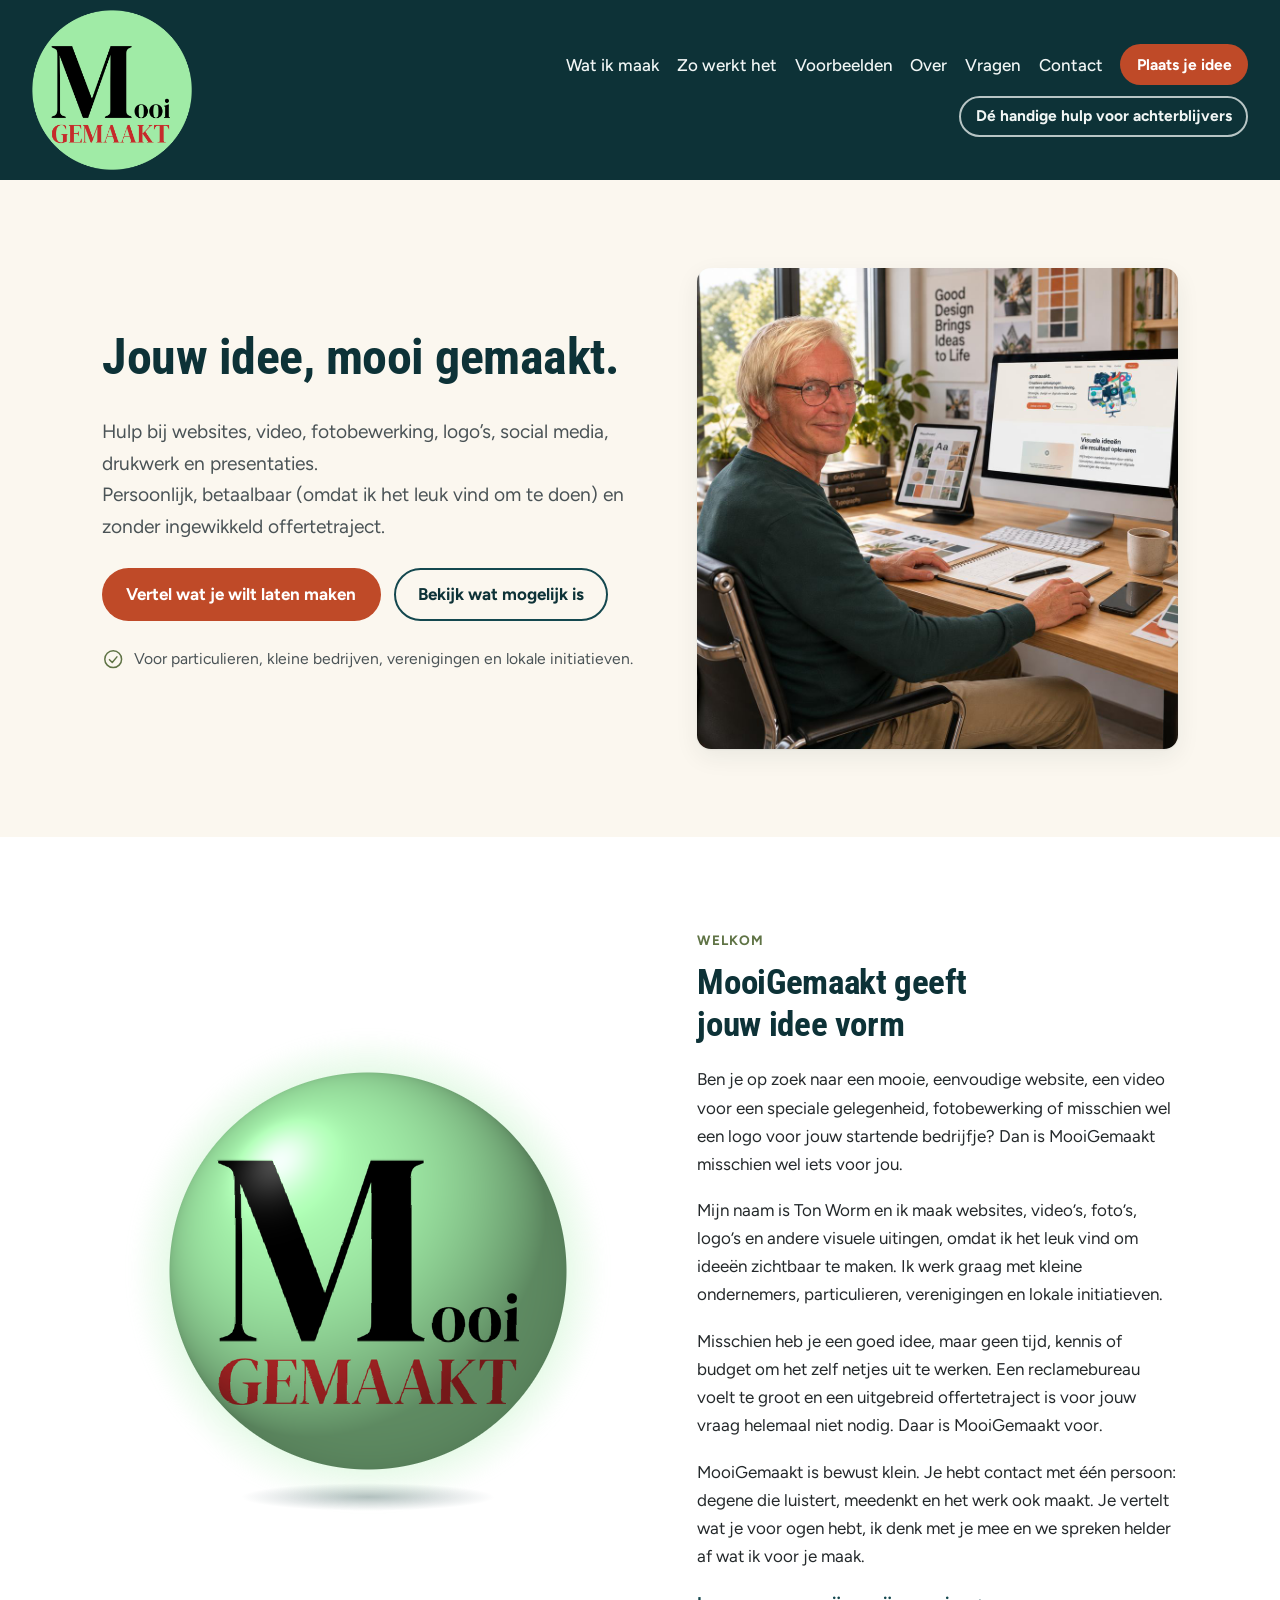
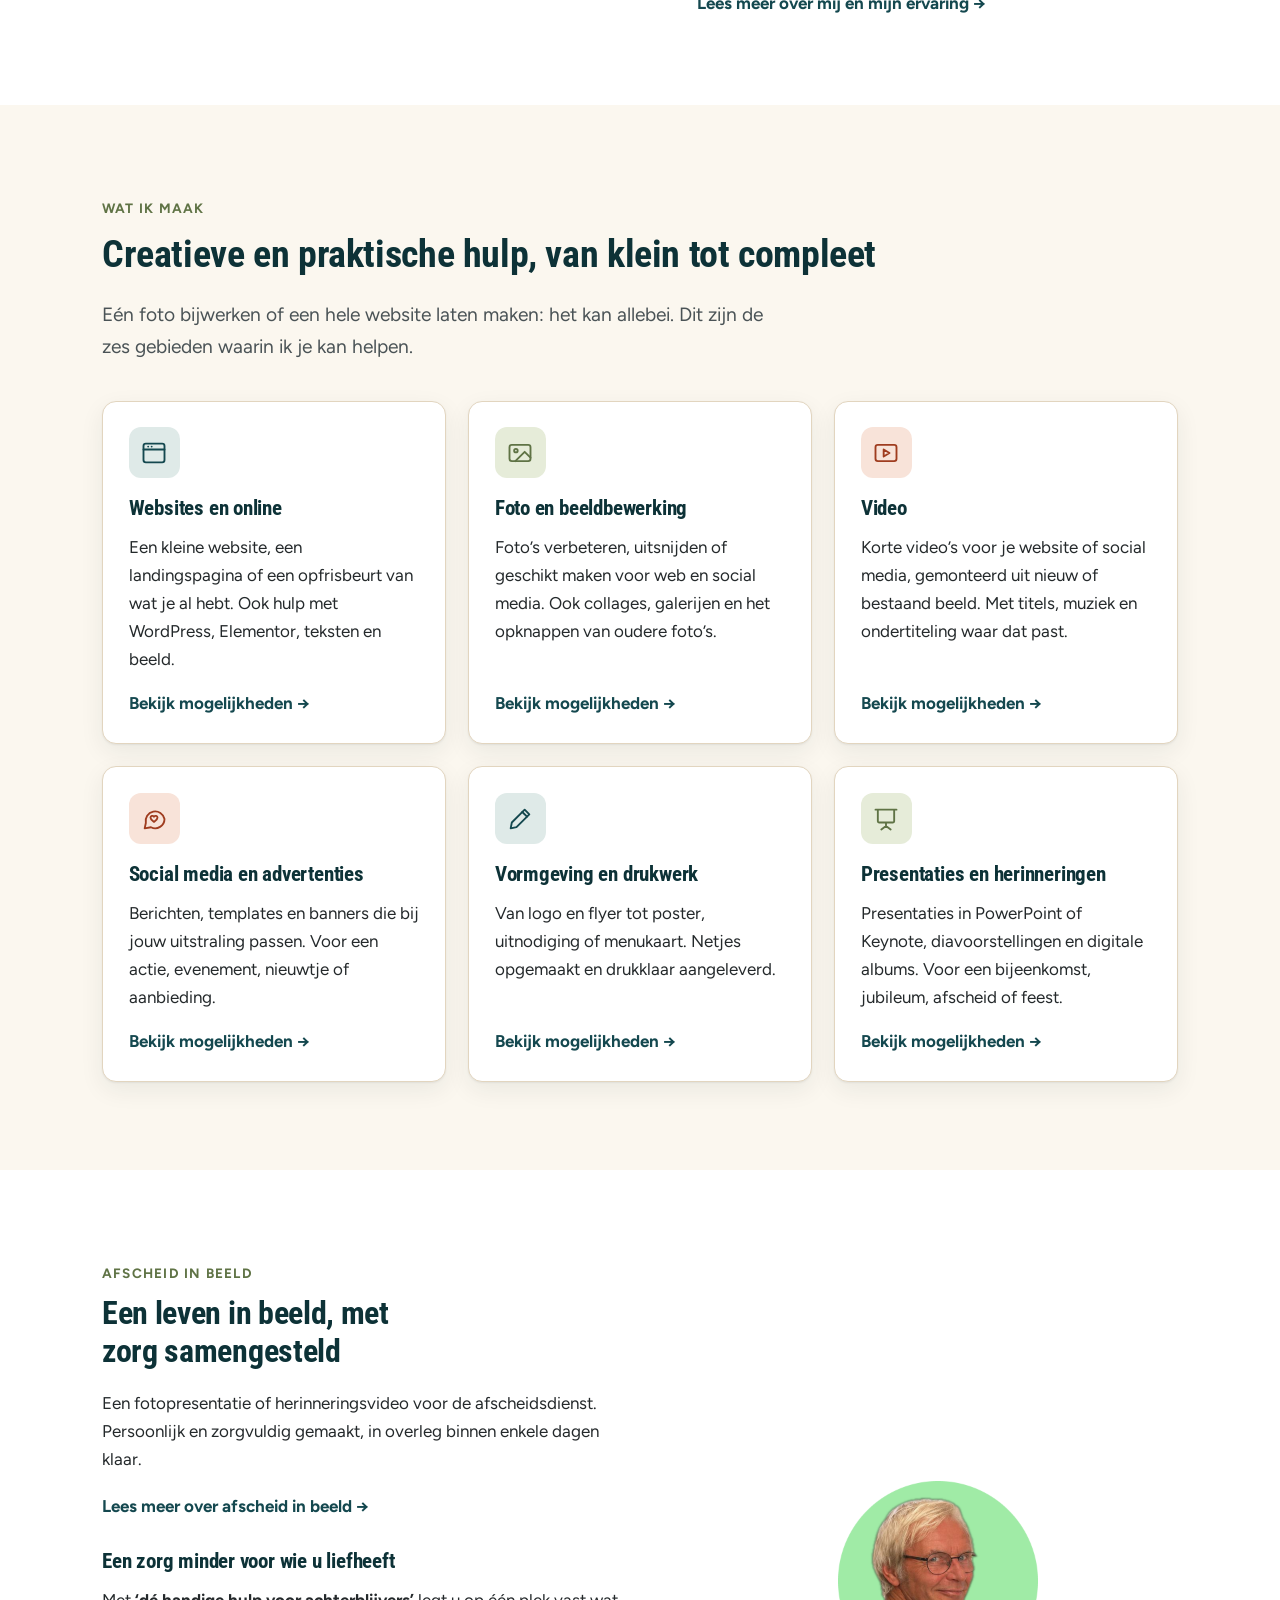
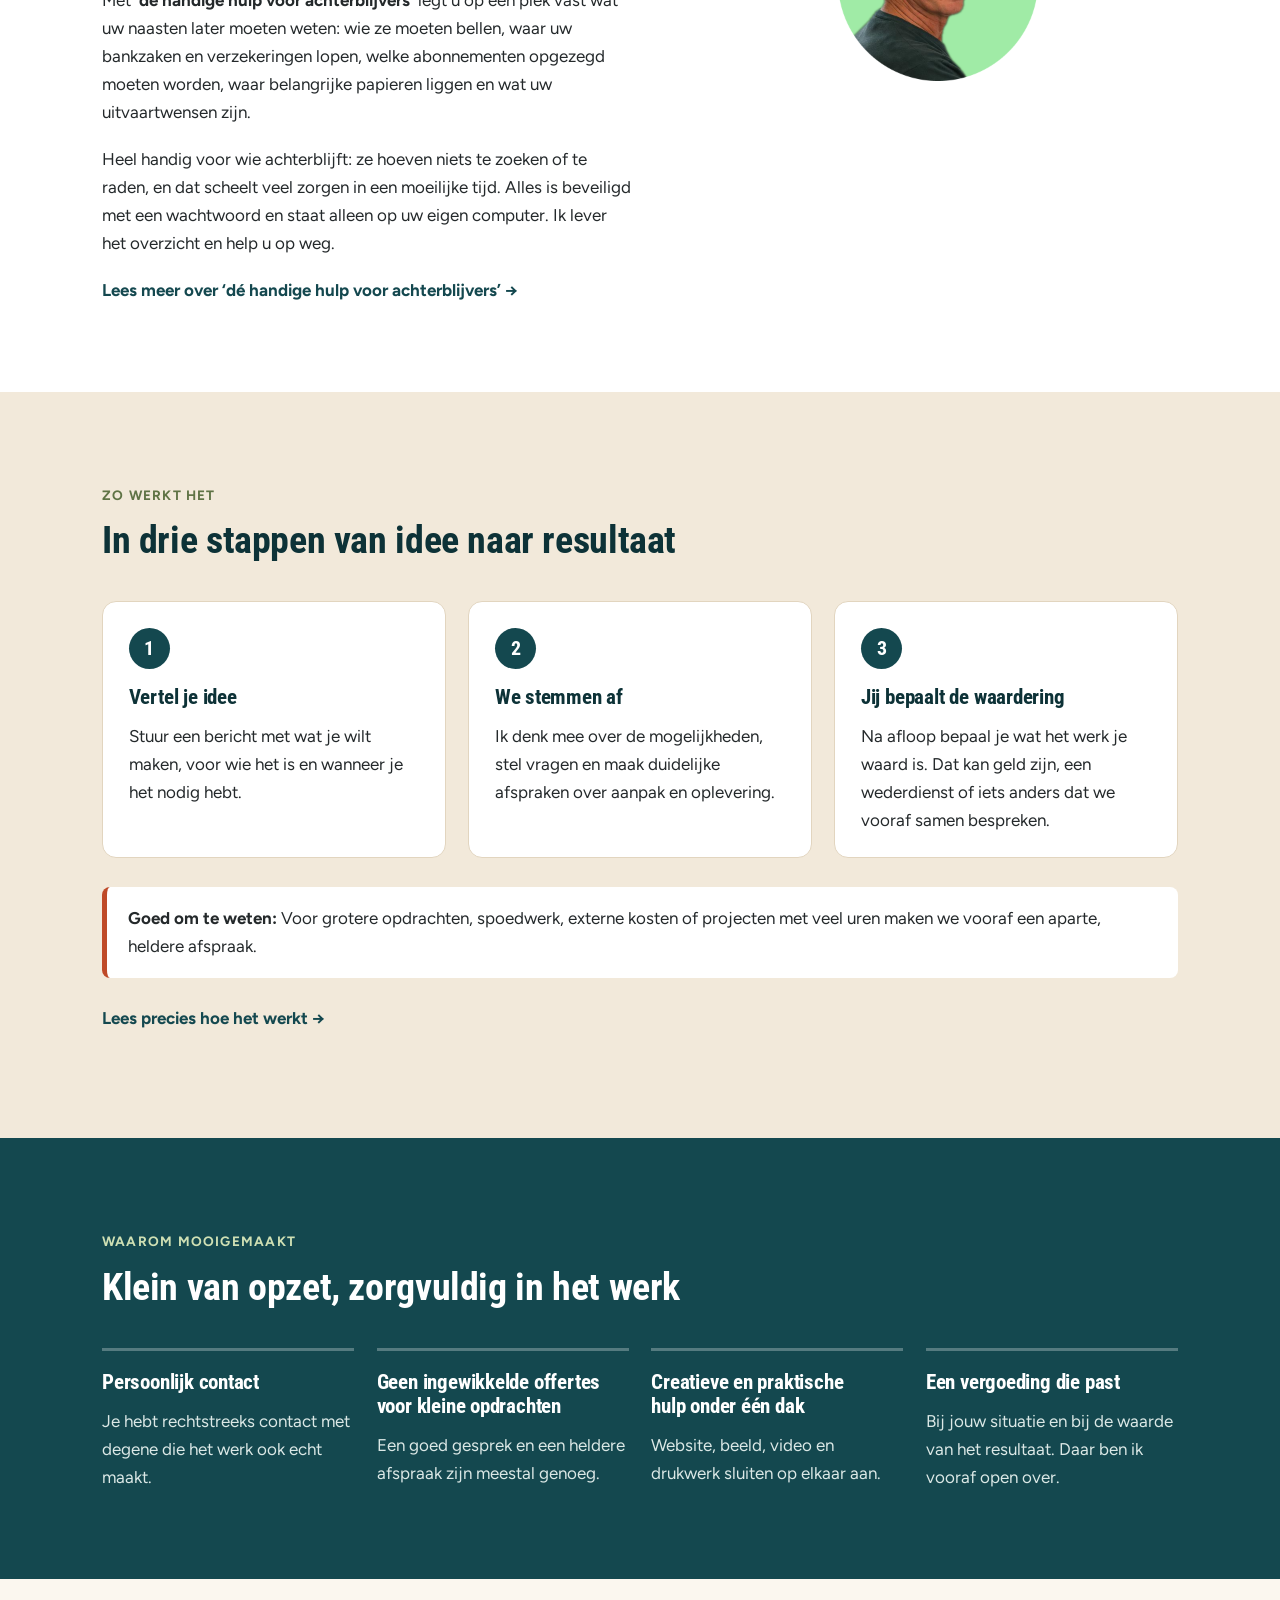
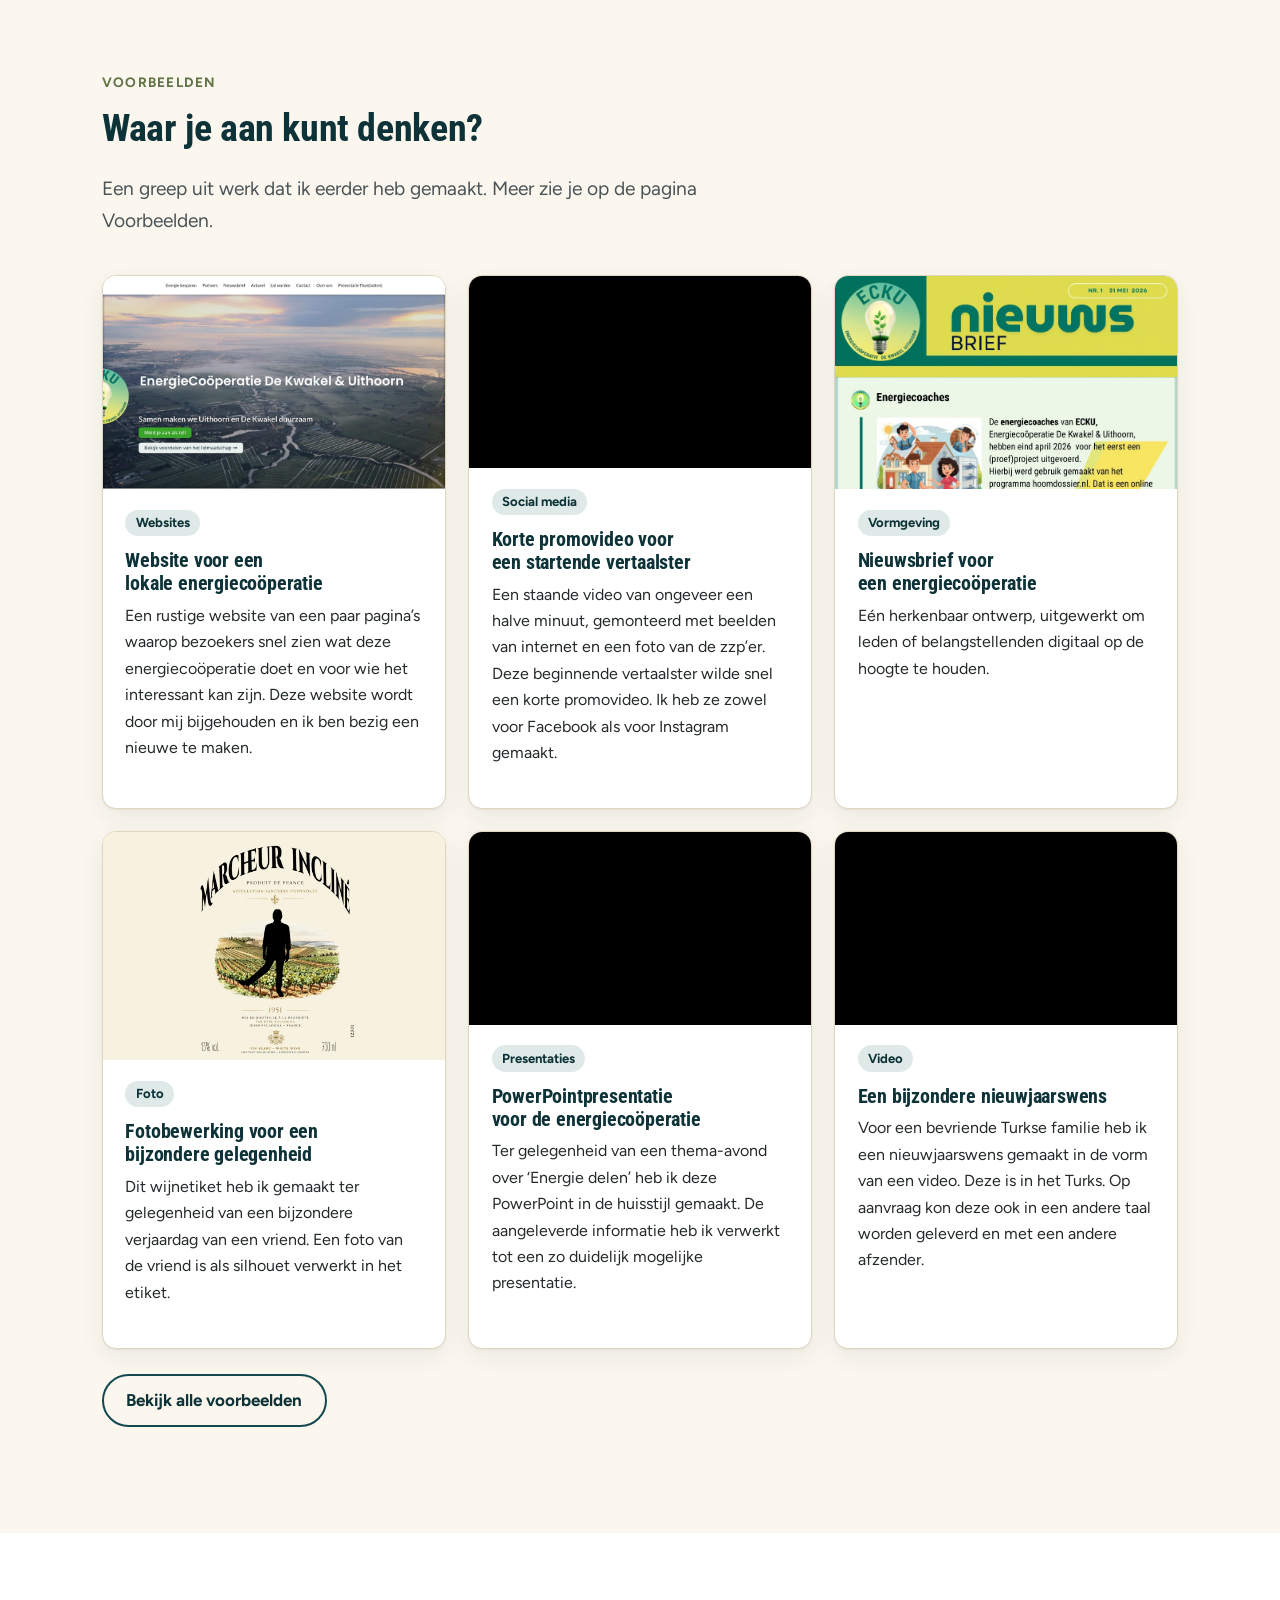
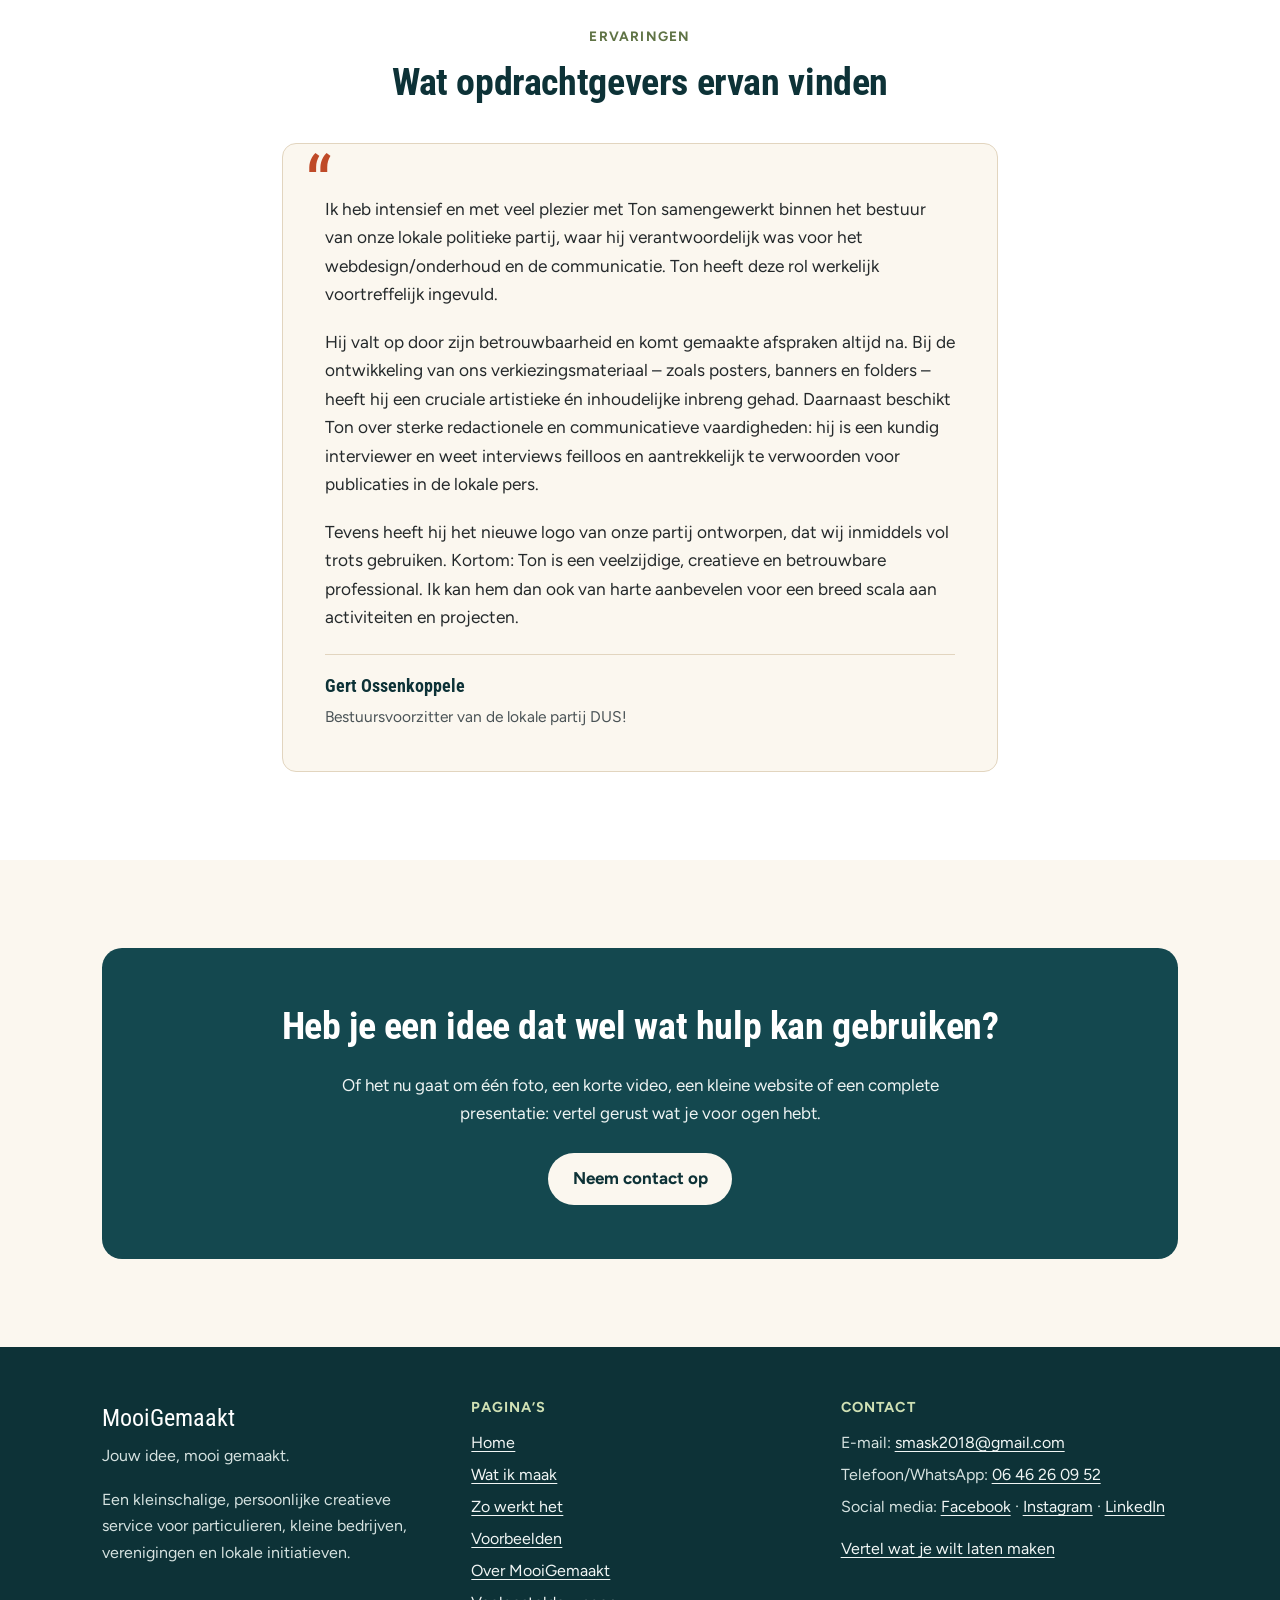
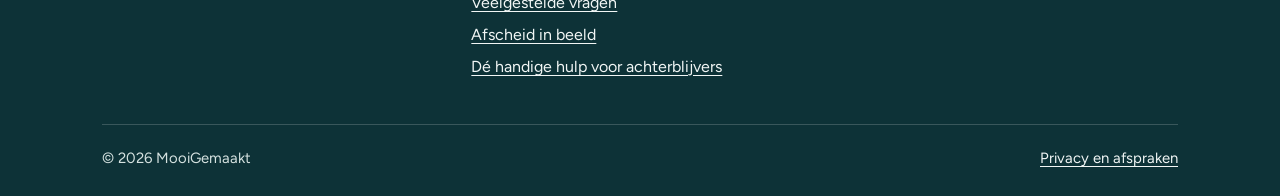
==== index.html @ c0c8b0d1 "MooiGemaakt: bladerboek met de handleiding op de pagina Dé handige hulp voor achterblijvers Co-Autho" ====
<!DOCTYPE html>
<html lang="nl">
<head>
  <meta charset="utf-8">
  <meta name="viewport" content="width=device-width, initial-scale=1">
  <title>MooiGemaakt – Jouw idee, mooi gemaakt</title>
  <meta name="description" content="Persoonlijke hulp bij websites, video, fotobewerking, logo’s, social media, drukwerk en presentaties. Betaalbaar en zonder ingewikkeld offertetraject.">
  <link rel="canonical" href="https://mooigemaakt.net/">
  <meta property="og:type" content="website">
  <meta property="og:locale" content="nl_NL">
  <meta property="og:site_name" content="MooiGemaakt">
  <meta property="og:title" content="MooiGemaakt – Jouw idee, mooi gemaakt">
  <meta property="og:description" content="Persoonlijke hulp bij websites, video, fotobewerking, logo’s, social media, drukwerk en presentaties. Betaalbaar en zonder ingewikkeld offertetraject.">
  <meta property="og:url" content="https://mooigemaakt.net/">
  <!-- PLACEHOLDER: eigen deelafbeelding van 1200 x 630 pixels -->
  <meta property="og:image" content="https://mooigemaakt.net/images/og-afbeelding.jpg">
  <meta name="theme-color" content="#14484f">
  <!-- PLACEHOLDER: eigen favicon -->
  <link rel="icon" href="images/favicon.svg" type="image/svg+xml">
  <link rel="preconnect" href="https://fonts.googleapis.com">
  <link rel="preconnect" href="https://fonts.gstatic.com" crossorigin>
  <link href="https://fonts.googleapis.com/css2?family=Figtree:wght@400;500;600;700&family=Roboto+Condensed:wght@700&display=swap" rel="stylesheet">
  <link rel="stylesheet" href="css/style.css?v=20261122">
  <!-- PLACEHOLDER: vul de gegevens in zodra ze bekend zijn -->
  <script type="application/ld+json">
{
  "@context": "https://schema.org",
  "@type": "ProfessionalService",
  "name": "MooiGemaakt",
  "slogan": "Jouw idee, mooi gemaakt.",
  "description": "Kleinschalige, persoonlijke creatieve service voor websites, video, foto, vormgeving, social media en presentaties.",
  "url": "https://mooigemaakt.net/",
  "email": "smask2018@gmail.com",
  "telephone": "+31646260952",
  "image": "https://mooigemaakt.net/images/og-afbeelding.jpg",
  "sameAs": [
    "https://www.facebook.com/profile.php?id=61595746101345",
    "https://www.instagram.com/mooigemaaktnet/",
    "https://www.linkedin.com/in/ton-worm-8822451a/"
  ]
}
  </script>
</head>
<body>
  <a class="skip-link" href="#inhoud">Direct naar de inhoud</a>

  <header class="site-header">
    <div class="container header-inner">
      <a class="logo" href="index.html" aria-label="MooiGemaakt, naar de homepage" aria-current="page">
        <img class="logo-img" src="images/logo-cirkel.png" alt="MooiGemaakt" width="600" height="600">
      </a>
      <button class="nav-toggle" type="button" aria-expanded="false" aria-controls="hoofdmenu">
        <span class="nav-toggle-bars" aria-hidden="true"></span>Menu
      </button>
      <nav id="hoofdmenu" class="main-nav" aria-label="Hoofdmenu">
        <ul>
          <li><a href="diensten.html">Wat ik maak</a></li>
          <li><a href="zo-werkt-het.html">Zo werkt het</a></li>
          <li><a href="portfolio.html">Voorbeelden</a></li>
          <li><a href="over.html">Over</a></li>
          <li><a href="faq.html">Vragen</a></li>
          <li><a href="contact.html">Contact</a></li>
        </ul>
        <a class="btn btn-small header-hulp" href="nabestaanden.html">Dé handige hulp voor achterblijvers</a>
        <a class="btn btn-primary btn-small" href="contact.html">Plaats je idee</a>
      </nav>
    </div>
  </header>

  <main id="inhoud">
    <section class="hero">
      <div class="container split">
        <div>
          <h1>Jouw idee, mooi gemaakt.</h1>
          <p class="lead">Hulp bij websites, video, fotobewerking, logo’s, social media, drukwerk en presentaties.<br>Persoonlijk, betaalbaar (omdat ik het leuk vind om te doen) en zonder ingewikkeld offertetraject.</p>
          <div class="btn-row">
            <a class="btn btn-primary" href="contact.html">Vertel wat je wilt laten maken</a>
            <a class="btn btn-secondary" href="diensten.html">Bekijk wat mogelijk is</a>
          </div>
          <p class="hero-trust"><svg class="icon" viewBox="0 0 24 24" width="28" height="28" fill="none" stroke="currentColor" stroke-width="1.6" stroke-linecap="round" stroke-linejoin="round" aria-hidden="true" focusable="false"><circle cx="12" cy="12" r="9"/><path d="m8 12.5 3 3 5-6"/></svg><span>Voor particulieren, kleine bedrijven, verenigingen en lokale initiatieven.</span></p>
        </div>
        <div class="hero-art">
          <img class="photo" src="images/Ton%20achter%20bureau.png" alt="Ton Worm, de maker achter MooiGemaakt, aan zijn bureau" width="1024" height="1024">
        </div>
      </div>
    </section>

    <section class="section section--white" aria-labelledby="intro-titel">
      <div class="container split split--reverse">
        <div class="reveal">
          <span class="eyebrow">Welkom</span>
          <h2 id="intro-titel">MooiGemaakt geeft jouw idee vorm</h2>
          <p>Ben je op zoek naar een mooie, eenvoudige website, een video voor een speciale gelegenheid, fotobewerking of misschien wel een logo voor jouw startende bedrijfje? Dan is MooiGemaakt misschien wel iets voor jou.</p>
          <p>Mijn naam is Ton Worm en ik maak websites, video’s, foto’s, logo’s en andere visuele uitingen, omdat ik het leuk vind om ideeën zichtbaar te maken. Ik werk graag met kleine ondernemers, particulieren, verenigingen en lokale initiatieven.</p>
          <p>Misschien heb je een goed idee, maar geen tijd, kennis of budget om het zelf netjes uit te werken. Een reclamebureau voelt te groot en een uitgebreid offertetraject is voor jouw vraag helemaal niet nodig. Daar is MooiGemaakt voor.</p>
          <p>MooiGemaakt is bewust klein. Je hebt contact met één persoon: degene die luistert, meedenkt en het werk ook maakt. Je vertelt wat je voor ogen hebt, ik denk met je mee en we spreken helder af wat ik voor je maak.</p>
          <a class="text-link" href="over.html">Lees meer over mij en mijn ervaring</a>
        </div>
        <div class="mg-globe" data-src="images/logo-cirkel.png" data-seconds="24">
          <img src="images/logo-cirkel.png" alt="Logo van MooiGemaakt" width="600" height="600">
        </div>
      </div>
    </section>

    <section class="section" aria-labelledby="diensten-titel">
      <div class="container">
        <div class="section-head">
          <span class="eyebrow">Wat ik maak</span>
          <h2 id="diensten-titel">Creatieve en praktische hulp, van klein tot compleet</h2>
          <p class="lead">Eén foto bijwerken of een hele website laten maken: het kan allebei. Dit zijn de zes gebieden waarin ik je kan helpen.</p>
        </div>
        <div class="grid grid--3">
          <article class="card reveal">
            <div class="icon-badge"><svg class="icon" viewBox="0 0 24 24" width="28" height="28" fill="none" stroke="currentColor" stroke-width="1.6" stroke-linecap="round" stroke-linejoin="round" aria-hidden="true" focusable="false"><rect x="3" y="4" width="18" height="16" rx="2"/><path d="M3 9h18M7 6.5h.01M10 6.5h.01"/></svg></div>
            <h3>Websites en online</h3>
            <p>Een kleine website, een landingspagina of een opfrisbeurt van wat je al hebt. Ook hulp met WordPress, Elementor, teksten en beeld.</p>
            <a class="text-link" href="diensten.html#websites">Bekijk mogelijkheden<span class="visually-hidden"> voor websites en online</span></a>
          </article>
          <article class="card reveal">
            <div class="icon-badge icon-badge--moss"><svg class="icon" viewBox="0 0 24 24" width="28" height="28" fill="none" stroke="currentColor" stroke-width="1.6" stroke-linecap="round" stroke-linejoin="round" aria-hidden="true" focusable="false"><rect x="3" y="5" width="18" height="14" rx="2"/><circle cx="8.5" cy="10" r="1.5"/><path d="m21 16-5-5-8 8"/></svg></div>
            <h3>Foto en beeldbewerking</h3>
            <p>Foto’s verbeteren, uitsnijden of geschikt maken voor web en social media. Ook collages, galerijen en het opknappen van oudere foto’s.</p>
            <a class="text-link" href="diensten.html#foto">Bekijk mogelijkheden<span class="visually-hidden"> voor foto en beeldbewerking</span></a>
          </article>
          <article class="card reveal">
            <div class="icon-badge icon-badge--coral"><svg class="icon" viewBox="0 0 24 24" width="28" height="28" fill="none" stroke="currentColor" stroke-width="1.6" stroke-linecap="round" stroke-linejoin="round" aria-hidden="true" focusable="false"><rect x="3" y="5" width="18" height="14" rx="2"/><path d="m10 9 5 3-5 3z"/></svg></div>
            <h3>Video</h3>
            <p>Korte video’s voor je website of social media, gemonteerd uit nieuw of bestaand beeld. Met titels, muziek en ondertiteling waar dat past.</p>
            <a class="text-link" href="diensten.html#video">Bekijk mogelijkheden<span class="visually-hidden"> voor video</span></a>
          </article>
          <article class="card reveal">
            <div class="icon-badge icon-badge--coral"><svg class="icon" viewBox="0 0 24 24" width="28" height="28" fill="none" stroke="currentColor" stroke-width="1.6" stroke-linecap="round" stroke-linejoin="round" aria-hidden="true" focusable="false"><path d="M21 12a8 8 0 0 1-11.6 7.1L4 20l1-4.6A8 8 0 1 1 21 12z"/><path d="M12 10c-1-1.3-3-.6-3 1 0 1.5 1.8 2.6 3 3.5 1.2-.9 3-2 3-3.5 0-1.6-2-2.3-3-1z"/></svg></div>
            <h3>Social media en advertenties</h3>
            <p>Berichten, templates en banners die bij jouw uitstraling passen. Voor een actie, evenement, nieuwtje of aanbieding.</p>
            <a class="text-link" href="diensten.html#social">Bekijk mogelijkheden<span class="visually-hidden"> voor social media en advertenties</span></a>
          </article>
          <article class="card reveal">
            <div class="icon-badge"><svg class="icon" viewBox="0 0 24 24" width="28" height="28" fill="none" stroke="currentColor" stroke-width="1.6" stroke-linecap="round" stroke-linejoin="round" aria-hidden="true" focusable="false"><path d="m4 20 1-5L16 4l4 4L9 19z"/><path d="m14 6 4 4"/></svg></div>
            <h3>Vormgeving en drukwerk</h3>
            <p>Van logo en flyer tot poster, uitnodiging of menukaart. Netjes opgemaakt en drukklaar aangeleverd.</p>
            <a class="text-link" href="diensten.html#vormgeving">Bekijk mogelijkheden<span class="visually-hidden"> voor vormgeving en drukwerk</span></a>
          </article>
          <article class="card reveal">
            <div class="icon-badge icon-badge--moss"><svg class="icon" viewBox="0 0 24 24" width="28" height="28" fill="none" stroke="currentColor" stroke-width="1.6" stroke-linecap="round" stroke-linejoin="round" aria-hidden="true" focusable="false"><path d="M3 4h18M5 4v10a1 1 0 0 0 1 1h12a1 1 0 0 0 1-1V4M12 15v3M8 21l4-3 4 3"/></svg></div>
            <h3>Presentaties en herinneringen</h3>
            <p>Presentaties in PowerPoint of Keynote, diavoorstellingen en digitale albums. Voor een bijeenkomst, jubileum, afscheid of feest.</p>
            <a class="text-link" href="diensten.html#presentaties">Bekijk mogelijkheden<span class="visually-hidden"> voor presentaties en herinneringen</span></a>
          </article>
        </div>
      </div>
    </section>

    <section class="section section--white afscheid-teaser" aria-labelledby="afscheid-teaser-titel">
      <div class="container split">
        <div>
          <span class="eyebrow">Afscheid in beeld</span>
          <h2 id="afscheid-teaser-titel">Een leven in beeld, met zorg samengesteld</h2>
          <p>Een fotopresentatie of herinneringsvideo voor de afscheidsdienst. Persoonlijk en zorgvuldig gemaakt, in overleg binnen enkele dagen klaar.</p>
          <a class="text-link" href="afscheid.html">Lees meer over afscheid in beeld</a>
          <h3 style="margin-top:1.8rem">Een zorg minder voor wie u liefheeft</h3>
          <p>Met <strong>‘dé handige hulp voor achterblijvers’</strong> legt u op één plek vast wat uw naasten later moeten weten: wie ze moeten bellen, waar uw bankzaken en verzekeringen lopen, welke abonnementen opgezegd moeten worden, waar belangrijke papieren liggen en wat uw uitvaartwensen zijn.</p>
          <p>Heel handig voor wie achterblijft: ze hoeven niets te zoeken of te raden, en dat scheelt veel zorgen in een moeilijke tijd. Alles is beveiligd met een wachtwoord en staat alleen op uw eigen computer. Ik lever het overzicht en help u op weg.</p>
          <a class="text-link" href="nabestaanden.html">Lees meer over ‘dé handige hulp voor achterblijvers’</a>
        </div>
        <img class="afscheid-portret" src="images/ton-cirkel.png" alt="" width="600" height="600" loading="lazy">
      </div>
    </section>

    <section class="section section--sand" aria-labelledby="werkwijze-titel">
      <div class="container">
        <div class="section-head">
          <span class="eyebrow">Zo werkt het</span>
          <h2 id="werkwijze-titel">In drie stappen van idee naar resultaat</h2>
        </div>
        <ol class="steps grid grid--3">
          <li class="reveal">
            <h3>Vertel je idee</h3>
            <p>Stuur een bericht met wat je wilt maken, voor wie het is en wanneer je het nodig hebt.</p>
          </li>
          <li class="reveal">
            <h3>We stemmen af</h3>
            <p>Ik denk mee over de mogelijkheden, stel vragen en maak duidelijke afspraken over aanpak en oplevering.</p>
          </li>
          <li class="reveal">
            <h3>Jij bepaalt de waardering</h3>
            <p>Na afloop bepaal je wat het werk je waard is. Dat kan geld zijn, een wederdienst of iets anders dat we vooraf samen bespreken.</p>
          </li>
        </ol>
        <div class="note">
          <p><strong>Goed om te weten:</strong> Voor grotere opdrachten, spoedwerk, externe kosten of projecten met veel uren maken we vooraf een aparte, heldere afspraak.</p>
        </div>
        <p class="btn-row"><a class="text-link" href="zo-werkt-het.html">Lees precies hoe het werkt</a></p>
      </div>
    </section>

    <section class="section section--petrol" aria-labelledby="waarom-titel">
      <div class="container">
        <div class="section-head">
          <span class="eyebrow">Waarom MooiGemaakt</span>
          <h2 id="waarom-titel">Klein van opzet, zorgvuldig in het werk</h2>
        </div>
        <div class="grid grid--4">
          <div class="why-item reveal">
            <h3>Persoonlijk contact</h3>
            <p>Je hebt rechtstreeks contact met degene die het werk ook echt maakt.</p>
          </div>
          <div class="why-item reveal">
            <h3>Geen ingewikkelde offertes voor kleine opdrachten</h3>
            <p>Een goed gesprek en een heldere afspraak zijn meestal genoeg.</p>
          </div>
          <div class="why-item reveal">
            <h3>Creatieve en praktische hulp onder één dak</h3>
            <p>Website, beeld, video en drukwerk sluiten op elkaar aan.</p>
          </div>
          <div class="why-item reveal">
            <h3>Een vergoeding die past</h3>
            <p>Bij jouw situatie en bij de waarde van het resultaat. Daar ben ik vooraf open over.</p>
          </div>
        </div>
      </div>
    </section>

    <section class="section" aria-labelledby="voorbeelden-titel">
      <div class="container">
        <div class="section-head">
          <span class="eyebrow">Voorbeelden</span>
          <h2 id="voorbeelden-titel">Waar je aan kunt denken?</h2>
          <p class="lead">Een greep uit werk dat ik eerder heb gemaakt. Meer zie je op de pagina Voorbeelden.</p>
        </div>
        <div class="grid grid--3">
          <article class="project reveal" data-category="websites">
            <a class="thumb thumb--image thumb--cover" href="https://ecku.nl/" target="_blank" rel="noopener" aria-label="Bekijk de website ecku.nl (opent in nieuw tabblad)"><img src="images/ecku-website.jpg" alt="Voorpagina van de website ecku.nl van Energiecoöperatie De Kwakel &amp; Uithoorn" width="960" height="600" loading="lazy"></a>
            <div class="project-body">
              <div class="project-meta"><span class="tag">Websites</span></div>
              <h3>Website voor een lokale energiecoöperatie</h3>
              <p>Een rustige website van een paar pagina’s waarop bezoekers snel zien wat deze energiecoöperatie doet en voor wie het interessant kan zijn. Deze website wordt door mij bijgehouden en ik ben bezig een nieuwe te maken.</p>
            </div>
          </article>
          <article class="project reveal" data-category="social">
            <div class="thumb thumb--embed"><iframe src="https://player.vimeo.com/video/1235070330?h=fbe6525629&amp;dnt=1" title="Korte promovideo voor een startende vertaalster" loading="lazy" allow="fullscreen; picture-in-picture" allowfullscreen></iframe></div>
            <div class="project-body">
              <div class="project-meta"><span class="tag">Social media</span></div>
              <h3>Korte promovideo voor een startende vertaalster</h3>
              <p>Een staande video van ongeveer een halve minuut, gemonteerd met beelden van internet en een foto van de zzp’er. Deze beginnende vertaalster wilde snel een korte promovideo. Ik heb ze zowel voor Facebook als voor Instagram gemaakt.</p>
            </div>
          </article>
          <article class="project reveal" data-category="vormgeving">
            <div class="thumb thumb--image thumb--cover"><img src="images/ecku-nieuwsbrief-mei-voorblad.jpg" alt="Eerste pagina van de ECKU-nieuwsbrief van mei 2026" width="857" height="1200" loading="lazy"></div>
            <div class="project-body">
              <div class="project-meta"><span class="tag">Vormgeving</span></div>
              <h3>Nieuwsbrief voor een energiecoöperatie</h3>
              <p>Eén herkenbaar ontwerp, uitgewerkt om leden of belangstellenden digitaal op de hoogte te houden.</p>
            </div>
          </article>
          <article class="project reveal" data-category="foto">
            <div class="thumb thumb--image"><img src="images/wijnetiket-marcheur-incline.webp" alt="Wijnetiket ‘Marcheur Incliné’ met een silhouet van een wandelaar voor een wijngaard" width="1200" height="796" loading="lazy"></div>
            <div class="project-body">
              <div class="project-meta"><span class="tag">Foto</span></div>
              <h3>Fotobewerking voor een bijzondere gelegenheid</h3>
              <p>Dit wijnetiket heb ik gemaakt ter gelegenheid van een bijzondere verjaardag van een vriend. Een foto van de vriend is als silhouet verwerkt in het etiket.</p>
            </div>
          </article>
          <article class="project reveal" data-category="presentaties">
            <div class="thumb thumb--embed"><iframe src="https://player.vimeo.com/video/1236633217?dnt=1" title="Video van de presentatie ‘Energie delen’" loading="lazy" allow="fullscreen; picture-in-picture" allowfullscreen></iframe></div>
            <div class="project-body">
              <div class="project-meta"><span class="tag">Presentaties</span></div>
              <h3>PowerPointpresentatie voor de energiecoöperatie</h3>
              <p>Ter gelegenheid van een thema-avond over ‘Energie delen’ heb ik deze PowerPoint in de huisstijl gemaakt. De aangeleverde informatie heb ik verwerkt tot een zo duidelijk mogelijke presentatie.</p>
            </div>
          </article>
          <article class="project reveal" data-category="video">
            <div class="thumb thumb--embed"><iframe src="https://player.vimeo.com/video/1236628936?dnt=1" title="Een bijzondere nieuwjaarswens" loading="lazy" allow="fullscreen; picture-in-picture" allowfullscreen></iframe></div>
            <div class="project-body">
              <div class="project-meta"><span class="tag">Video</span></div>
              <h3>Een bijzondere nieuwjaarswens</h3>
              <p>Voor een bevriende Turkse familie heb ik een nieuwjaarswens gemaakt in de vorm van een video. Deze is in het Turks. Op aanvraag kon deze ook in een andere taal worden geleverd en met een andere afzender.</p>
            </div>
          </article>
        </div>
        <p class="btn-row"><a class="btn btn-secondary" href="portfolio.html">Bekijk alle voorbeelden</a></p>
      </div>
    </section>

    <!-- ERVARINGEN: voorbereide sectie. Plaats hier alleen echte reacties, met toestemming. -->
    <section class="section section--white" aria-labelledby="ervaringen-titel">
      <div class="container container--narrow">
        <div class="section-head section-head--center">
          <span class="eyebrow">Ervaringen</span>
          <h2 id="ervaringen-titel">Wat opdrachtgevers ervan vinden</h2>
        </div>
        <figure class="ervaring">
          <blockquote>
            <p>Ik heb intensief en met veel plezier met Ton samengewerkt binnen het bestuur van onze lokale politieke partij, waar hij verantwoordelijk was voor het webdesign/onderhoud en de communicatie. Ton heeft deze rol werkelijk voortreffelijk ingevuld.</p>
            <p>Hij valt op door zijn betrouwbaarheid en komt gemaakte afspraken altijd na. Bij de ontwikkeling van ons verkiezingsmateriaal – zoals posters, banners en folders – heeft hij een cruciale artistieke én inhoudelijke inbreng gehad. Daarnaast beschikt Ton over sterke redactionele en communicatieve vaardigheden: hij is een kundig interviewer en weet interviews feilloos en aantrekkelijk te verwoorden voor publicaties in de lokale pers.</p>
            <p>Tevens heeft hij het nieuwe logo van onze partij ontworpen, dat wij inmiddels vol trots gebruiken. Kortom: Ton is een veelzijdige, creatieve en betrouwbare professional. Ik kan hem dan ook van harte aanbevelen voor een breed scala aan activiteiten en projecten.</p>
          </blockquote>
          <figcaption><strong>Gert Ossenkoppele</strong><span>Bestuursvoorzitter van de lokale partij DUS!</span></figcaption>
        </figure>
      </div>
    </section>

    <section class="section">
      <div class="container">
        <div class="cta-block">
          <h2>Heb je een idee dat wel wat hulp kan gebruiken?</h2>
          <p>Of het nu gaat om één foto, een korte video, een kleine website of een complete presentatie: vertel gerust wat je voor ogen hebt.</p>
          <div class="btn-row"><a class="btn btn-light" href="contact.html">Neem contact op</a></div>
        </div>
      </div>
    </section>
  </main>

  <footer class="site-footer">
    <div class="container">
      <div class="footer-grid">
        <div>
          <p class="footer-brand">MooiGemaakt</p>
          <p>Jouw idee, mooi gemaakt.</p>
          <p>Een kleinschalige, persoonlijke creatieve service voor particulieren, kleine bedrijven, verenigingen en lokale initiatieven.</p>
        </div>
        <div>
          <h2>Pagina’s</h2>
          <ul>
            <li><a href="index.html">Home</a></li>
            <li><a href="diensten.html">Wat ik maak</a></li>
            <li><a href="zo-werkt-het.html">Zo werkt het</a></li>
            <li><a href="portfolio.html">Voorbeelden</a></li>
            <li><a href="over.html">Over MooiGemaakt</a></li>
            <li><a href="faq.html">Veelgestelde vragen</a></li>
            <li><a href="afscheid.html">Afscheid in beeld</a></li>
            <li><a href="nabestaanden.html">Dé handige hulp voor achterblijvers</a></li>
          </ul>
        </div>
        <div>
          <h2>Contact</h2>
          <!-- PLACEHOLDERS: contactgegevens en sociale links invullen -->
          <ul>
            <li>E-mail: <a href="mailto:smask2018@gmail.com">smask2018@gmail.com</a></li>
            <li>Telefoon/WhatsApp: <a href="tel:+31646260952">06 46 26 09 52</a></li>
            <li>Social media: <a href="https://www.facebook.com/profile.php?id=61595746101345" target="_blank" rel="noopener">Facebook<span class="visually-hidden"> (opent in nieuw tabblad)</span></a> · <a href="https://www.instagram.com/mooigemaaktnet/" target="_blank" rel="noopener">Instagram<span class="visually-hidden"> (opent in nieuw tabblad)</span></a> · <a href="https://www.linkedin.com/in/ton-worm-8822451a/" target="_blank" rel="noopener">LinkedIn<span class="visually-hidden"> (opent in nieuw tabblad)</span></a></li>
          </ul>
          <p style="margin-top:1rem"><a href="contact.html">Vertel wat je wilt laten maken</a></p>
        </div>
      </div>
      <div class="footer-bottom">
        <p>© <span id="jaar">2026</span> MooiGemaakt</p>
        <p><a href="privacy.html">Privacy en afspraken</a></p>
      </div>
    </div>
  </footer>

  <script src="js/main.js?v=20261018b" defer></script>
  <script src="js/wereldbol.js?v=20261029" defer></script>
</body>
</html>
---- css/style.css ----
/* ==========================================================================
   MooiGemaakt – stylesheet
   Opbouw: 1. Variabelen  2. Basis  3. Layout  4. Header/navigatie
           5. Knoppen  6. Hero  7. Kaarten en blokken  8. Portfolio
           9. FAQ  10. Formulier  11. Footer  12. Hulpklassen en animatie
   ========================================================================== */

/* 1. Variabelen ----------------------------------------------------------- */
:root {
  --petrol: #14484f;
  --petrol-dark: #0d3237;
  --petrol-soft: #dfeae8;
  --cream: #fbf7ef;
  --sand: #f2e9da;
  --sand-dark: #e2d5bf;
  --coral: #bf4a28;
  --coral-dark: #9f3c1f;
  --coral-soft: #f8e3d9;
  --moss: #5f7345;
  --moss-soft: #e6ecd9;
  --ink: #24292b;
  --ink-soft: #4a5356;
  --white: #ffffff;

  --font-body: "Figtree", system-ui, -apple-system, "Segoe UI", Roboto, sans-serif;
  --font-head: "Roboto Condensed", "Arial Narrow", Arial, sans-serif;

  --radius: 14px;
  --radius-sm: 8px;
  --shadow: 0 1px 2px rgba(20, 40, 45, 0.06), 0 8px 24px rgba(20, 40, 45, 0.07);
  --max: 1140px;
  --gutter: clamp(1.1rem, 4vw, 2rem);
}

/* 2. Basis ---------------------------------------------------------------- */
*,
*::before,
*::after { box-sizing: border-box; }

html { scroll-behavior: smooth; -webkit-text-size-adjust: 100%; }

body {
  margin: 0;
  background: var(--cream);
  color: var(--ink);
  font-family: var(--font-body);
  font-size: 1.0625rem;
  line-height: 1.65;
}

h1, h2, h3, h4 {
  font-family: var(--font-head);
  font-weight: 700;
  line-height: 1.18;
  color: var(--petrol-dark);
  margin: 0 0 0.6em;
  letter-spacing: -0.01em;
}
/* Titels die toch over twee regels lopen, worden netjes verdeeld */
h1, h2, h3 { text-wrap: balance; }
h1 { font-size: clamp(2.3rem, 5.2vw, 3.7rem); }
h2 { font-size: clamp(1.7rem, 3.4vw, 2.4rem); }
h3 { font-size: 1.3rem; }
h4 { font-size: 1.1rem; }

p { margin: 0 0 1.1em; }
ul, ol { margin: 0 0 1.1em; padding-left: 1.25em; }
li { margin-bottom: 0.35em; }

a { color: var(--petrol); text-underline-offset: 0.18em; }
a:hover { color: var(--coral-dark); }

img, svg { max-width: 100%; height: auto; }

:focus-visible {
  outline: 3px solid var(--coral);
  outline-offset: 3px;
  border-radius: 4px;
}

/* 3. Layout --------------------------------------------------------------- */
.container {
  width: 100%;
  max-width: var(--max);
  margin-inline: auto;
  padding-inline: var(--gutter);
}
.container--narrow { max-width: 780px; }

.section { padding-block: clamp(3.2rem, 8vw, 5.5rem); }
.section--sand { background: var(--sand); }
.section--white { background: var(--white); }
.section--petrol { background: var(--petrol); color: #eef4f3; }
.section--petrol h2, .section--petrol h3 { color: var(--white); }

.section-head { margin-bottom: 2.4rem; }
.section-head > p { max-width: 680px; }
.section-head--center > p { margin-inline: auto; }

/* Logo vóór een tekstblok (Over-pagina) */
.intro-with-logo { display: flex; flex-direction: column; align-items: flex-start; gap: 1.2rem; }
.intro-logo { width: 7rem; height: auto; flex: none; }
.intro-text { max-width: 680px; }
.intro-text > :last-child { margin-bottom: 0; }
@media (min-width: 700px) {
  .intro-with-logo { flex-direction: row; gap: 2.2rem; }
  .intro-logo { width: 10rem; margin-top: 0.3rem; }
}
.section-head--center { margin-inline: auto; text-align: center; }
.eyebrow {
  display: inline-block;
  font-size: 0.85rem;
  font-weight: 700;
  letter-spacing: 0.09em;
  text-transform: uppercase;
  color: var(--moss);
  margin-bottom: 0.7rem;
}
.section--petrol .eyebrow { color: #cfe0b4; }
.lead { font-size: 1.2rem; color: var(--ink-soft); }
.section--petrol .lead { color: #dbe8e6; }

.grid { display: grid; gap: 1.4rem; }
.grid--3 { grid-template-columns: repeat(auto-fit, minmax(270px, 1fr)); }
.grid--4 { grid-template-columns: repeat(auto-fit, minmax(230px, 1fr)); }
.grid--2 { grid-template-columns: repeat(auto-fit, minmax(300px, 1fr)); }

.split {
  display: grid;
  gap: clamp(2rem, 5vw, 4rem);
  align-items: center;
}
@media (min-width: 860px) {
  .split { grid-template-columns: 1.05fr 0.95fr; }
  .split--reverse > :first-child { order: 2; }
}

/* 4. Header en navigatie -------------------------------------------------- */
.skip-link {
  position: absolute;
  left: 1rem;
  top: -4rem;
  z-index: 100;
  background: var(--petrol-dark);
  color: var(--white);
  padding: 0.7rem 1rem;
  border-radius: var(--radius-sm);
}
.skip-link:focus { top: 1rem; color: var(--white); }

.site-header {
  position: sticky;
  top: 0;
  z-index: 50;
  background: rgba(251, 247, 239, 0.96);
  backdrop-filter: blur(6px);
  border-bottom: 1px solid var(--sand-dark);
}
.header-inner {
  display: flex;
  align-items: center;
  justify-content: space-between;
  gap: 1rem;
  min-height: 4.5rem;
  flex-wrap: wrap;
}

.logo {
  display: inline-flex;
  align-items: center;
  gap: 0.6rem;
  text-decoration: none;
  font-family: var(--font-head);
  font-size: 1.45rem;
  font-weight: 700;
  color: var(--petrol-dark);
}
.logo:hover { color: var(--petrol-dark); }
.logo-img {
  display: block;
  height: clamp(6rem, 12vw, 8rem);
  width: auto;
  margin: 0.5rem 0;
}

.main-nav { display: flex; align-items: center; gap: 1.4rem; }
.main-nav ul {
  display: flex;
  gap: 0.3rem;
  list-style: none;
  margin: 0;
  padding: 0;
}
.main-nav li { margin: 0; }
.main-nav ul a {
  display: block;
  padding: 0.5rem 0.7rem;
  border-radius: var(--radius-sm);
  color: var(--ink);
  font-weight: 500;
  text-decoration: none;
}
.main-nav ul a:hover { background: var(--sand); color: var(--petrol-dark); }
.main-nav ul a[aria-current="page"] {
  color: var(--petrol-dark);
  font-weight: 700;
  box-shadow: inset 0 -3px 0 var(--coral);
  border-radius: 0;
}

.nav-toggle {
  display: none;
  align-items: center;
  gap: 0.5rem;
  padding: 0.6rem 0.9rem;
  background: transparent;
  border: 2px solid var(--petrol);
  border-radius: var(--radius-sm);
  color: var(--petrol-dark);
  font: inherit;
  font-weight: 600;
  cursor: pointer;
}
.nav-toggle-bars,
.nav-toggle-bars::before,
.nav-toggle-bars::after {
  display: block;
  width: 1.2rem;
  height: 2px;
  background: currentColor;
  border-radius: 2px;
  content: "";
}
.nav-toggle-bars { position: relative; }
.nav-toggle-bars::before { position: absolute; top: -6px; }
.nav-toggle-bars::after { position: absolute; top: 6px; }

@media (max-width: 960px) {
  .js .nav-toggle { display: inline-flex; }
  .js .main-nav { display: none; }
  .js .main-nav.is-open { display: flex; }
  .main-nav {
    flex-basis: 100%;
    flex-direction: column;
    align-items: stretch;
    gap: 0.8rem;
    padding-bottom: 1.2rem;
  }
  .main-nav ul { flex-direction: column; gap: 0; }
  .main-nav ul a { padding: 0.8rem 0.4rem; border-bottom: 1px solid var(--sand-dark); border-radius: 0; }
  .main-nav ul a[aria-current="page"] { box-shadow: inset 4px 0 0 var(--coral); padding-left: 0.9rem; }
}

/* 5. Knoppen -------------------------------------------------------------- */
.btn {
  display: inline-flex;
  align-items: center;
  justify-content: center;
  gap: 0.5rem;
  padding: 0.85rem 1.4rem;
  border: 2px solid transparent;
  border-radius: 999px;
  font: inherit;
  font-weight: 700;
  line-height: 1.25;
  text-align: center;
  text-decoration: none;
  cursor: pointer;
  transition: background-color 0.15s ease, color 0.15s ease, transform 0.15s ease;
}
.btn:hover { transform: translateY(-1px); }
.btn-primary { background: var(--coral); color: var(--white); }
.btn-primary:hover { background: var(--coral-dark); color: var(--white); }
.btn-secondary { background: transparent; border-color: var(--petrol); color: var(--petrol-dark); }
.btn-secondary:hover { background: var(--petrol); color: var(--white); }
.btn-light { background: var(--cream); color: var(--petrol-dark); }
.btn-light:hover { background: var(--white); color: var(--petrol-dark); }
.btn-small { padding: 0.6rem 1.05rem; font-size: 0.97rem; }
.btn-row { display: flex; flex-wrap: wrap; gap: 0.8rem; margin-top: 1.6rem; }

.text-link { font-weight: 700; text-decoration: none; }
.text-link::after { content: " →"; }
.text-link:hover { text-decoration: underline; }

/* 6. Hero ----------------------------------------------------------------- */
.hero { padding-block: clamp(2.8rem, 7vw, 5.5rem); overflow: hidden; }
.hero .lead { max-width: 34em; }
/* Slogan op één regel: de lettergrootte schaalt mee met de beschikbare breedte */
.hero h1 { font-size: clamp(1.6rem, 8.6vw, 3.3rem); }
@media (min-width: 860px) {
  .hero h1 { font-size: clamp(2.2rem, 4.2vw, 3.1rem); }
}
.hero-trust {
  display: flex;
  align-items: flex-start;
  gap: 0.6rem;
  margin-top: 1.6rem;
  font-size: 0.98rem;
  color: var(--ink-soft);
}
.hero-trust .icon { flex: none; color: var(--moss); width: 1.4rem; height: 1.4rem; margin-top: 0.1rem; }
.hero-art img { display: block; width: 100%; max-width: 472px; height: auto; margin-inline: auto; mix-blend-mode: multiply; }

.page-hero { padding-block: clamp(2.6rem, 6vw, 4.2rem) clamp(1.6rem, 4vw, 2.6rem); }
.page-hero h1 { font-size: clamp(2.1rem, 4.6vw, 3.1rem); }
.page-hero .lead { max-width: 40em; }

/* 7. Kaarten en blokken --------------------------------------------------- */
.card {
  display: flex;
  flex-direction: column;
  background: var(--white);
  border: 1px solid var(--sand-dark);
  border-radius: var(--radius);
  padding: 1.6rem;
  box-shadow: var(--shadow);
}
.card p:last-of-type { margin-bottom: 1rem; }
.card .text-link { margin-top: auto; }
.card--plain { box-shadow: none; }
.card > :last-child { margin-bottom: 0; }

.icon-badge {
  display: grid;
  place-items: center;
  width: 3.2rem;
  height: 3.2rem;
  margin-bottom: 1.1rem;
  border-radius: 12px;
  background: var(--petrol-soft);
  color: var(--petrol);
}
.icon-badge--coral { background: var(--coral-soft); color: var(--coral-dark); }
.icon-badge--moss { background: var(--moss-soft); color: var(--moss); }

/* Stappen */
.steps { list-style: none; padding: 0; margin: 0; counter-reset: stap; }
.steps > li {
  counter-increment: stap;
  position: relative;
  background: var(--white);
  border: 1px solid var(--sand-dark);
  border-radius: var(--radius);
  padding: 1.6rem 1.6rem 1.4rem;
  margin: 0;
}
.steps > li::before {
  content: counter(stap);
  display: grid;
  place-items: center;
  width: 2.6rem;
  height: 2.6rem;
  margin-bottom: 1rem;
  border-radius: 50%;
  background: var(--petrol);
  color: var(--white);
  font-family: var(--font-head);
  font-size: 1.25rem;
  font-weight: 700;
}
.steps > li > :last-child { margin-bottom: 0; }
.steps--list { display: grid; gap: 1rem; }
.steps--list > li { padding-left: 5rem; }
.steps--list > li::before { position: absolute; left: 1.4rem; top: 1.5rem; }
@media (max-width: 520px) {
  .steps--list > li { padding-left: 1.4rem; }
  .steps--list > li::before { position: static; }
}

.note {
  margin-top: 1.8rem;
  padding: 1.1rem 1.3rem;
  background: var(--white);
  border-left: 5px solid var(--coral);
  border-radius: var(--radius-sm);
  color: var(--ink);
}
.note > :last-child { margin-bottom: 0; }
.note--moss { border-left-color: var(--moss); }
.note--logo { display: flex; align-items: flex-start; gap: 0.9rem; }
.note-logo { width: 4.2rem; height: auto; flex: none; }
@media (min-width: 600px) {
  .note--logo { align-items: center; gap: 1.4rem; }
  .note-logo { width: 6.5rem; }
}

.check-list { list-style: none; padding: 0; }
.check-list li {
  position: relative;
  padding-left: 1.9rem;
  margin-bottom: 0.6rem;
}
.check-list li::before {
  content: "";
  position: absolute;
  left: 0.15rem;
  top: 0.42em;
  width: 0.95rem;
  height: 0.5rem;
  border-left: 3px solid var(--moss);
  border-bottom: 3px solid var(--moss);
  transform: rotate(-45deg);
}
.section--petrol .check-list li::before { border-color: #cfe0b4; }

.why-item { padding-top: 1.2rem; border-top: 3px solid rgba(255, 255, 255, 0.28); }
.why-item p { color: #dbe8e6; margin: 0; }

/* Tijdelijke afbeeldingsvlakken */
.placeholder {
  display: grid;
  place-items: center;
  gap: 0.6rem;
  min-height: 300px;
  padding: 2rem;
  border-radius: var(--radius);
  background:
    radial-gradient(circle at 80% 15%, rgba(191, 74, 40, 0.16), transparent 45%),
    linear-gradient(140deg, var(--petrol-soft), var(--sand));
  border: 2px dashed rgba(20, 72, 79, 0.35);
  color: var(--petrol-dark);
  text-align: center;
}
.photo {
  display: block;
  width: 100%;
  height: auto;
  border-radius: var(--radius);
}

.video-frame {
  aspect-ratio: 16 / 9;
  border-radius: var(--radius);
  overflow: hidden;
  background: #000;
}
.video-frame iframe { display: block; width: 100%; height: 100%; border: 0; }

/* Bladerboek met de handleiding (nabestaanden.html) */
.bladerboek { max-width: 820px; margin: 0 auto; }
.bladerboek-boek { margin: 0 auto; }
.bladerboek-pagina { background: #fff; overflow: hidden; }
.bladerboek-pagina img { display: block; width: 100%; height: 100%; object-fit: cover; }
.bladerboek-boek:not(.is-klaar) { display: grid; grid-template-columns: repeat(auto-fill, minmax(130px, 1fr)); gap: 0.8rem; }
.bladerboek-boek:not(.is-klaar) .bladerboek-pagina:nth-child(n+5) { display: none; }
.bladerboek-boek:not(.is-klaar) img { height: auto; aspect-ratio: 900 / 1274; background: var(--sand); }
.bladerboek .stf__parent { filter: drop-shadow(0 10px 24px rgba(20, 72, 79, 0.18)); }
.bladerboek-knoppen { display: flex; justify-content: center; align-items: center; gap: 1rem; margin-top: 1.4rem; }
.bladerboek-knoppen[hidden] { display: none; }
.bladerboek-teller { min-width: 9.5em; text-align: center; color: var(--ink-soft); }
.bladerboek-knoppen .btn { white-space: nowrap; }
@media (max-width: 520px) {
  .bladerboek-knoppen { gap: 0.5rem; }
  .bladerboek-knoppen .btn { padding-inline: 0.8rem; }
  .bladerboek-teller { min-width: 0; font-size: 0.9rem; }
}
.bladerboek-download { margin-top: 1rem; }

.placeholder .icon { width: 3rem; height: 3rem; opacity: 0.75; }
.placeholder p { margin: 0; max-width: 24em; font-size: 0.97rem; }

.ph {
  background: #fff3c9;
  padding: 0.05em 0.35em;
  border-radius: 4px;
  color: var(--ink);
  font-style: normal;
}

.service-block {
  display: grid;
  gap: 1.2rem 2.4rem;
  padding: 2rem;
  background: var(--white);
  border: 1px solid var(--sand-dark);
  border-radius: var(--radius);
  scroll-margin-top: 6rem;
}
.service-block + .service-block { margin-top: 1.4rem; }
.service-block ul { margin-bottom: 0; }
/* Diensttitels op één regel, allemaal even groot */
.service-block h2 { font-size: clamp(1.25rem, 5.4vw, 2.1rem); }
@media (min-width: 860px) {
  .service-block { grid-template-columns: 0.85fr 1.15fr; padding: 2.4rem; }
  .service-block h2 { font-size: clamp(1.5rem, 2.8vw, 2.1rem); }
}

.empty-state {
  padding: 2rem;
  border: 2px dashed var(--sand-dark);
  border-radius: var(--radius);
  background: var(--cream);
  text-align: center;
  color: var(--ink-soft);
}
.empty-state > :last-child { margin-bottom: 0; }

.cta-block {
  padding: clamp(2rem, 5vw, 3.4rem);
  border-radius: calc(var(--radius) + 6px);
  background: var(--petrol);
  color: #eef4f3;
  text-align: center;
}
.cta-block h2 { color: var(--white); margin-inline: auto; }
.cta-block p { max-width: 36em; margin-inline: auto; }
.cta-block .btn-row { justify-content: center; }

.prose h2 { margin-top: 2.2em; font-size: 1.6rem; }
.prose h2:first-child { margin-top: 0; }
.prose h3 { margin-top: 1.6em; }

/* 8. Portfolio ------------------------------------------------------------ */
.filters { display: flex; flex-wrap: wrap; gap: 0.5rem; margin-bottom: 2rem; }
.filter-btn {
  padding: 0.55rem 1.05rem;
  border: 2px solid var(--sand-dark);
  border-radius: 999px;
  background: var(--white);
  color: var(--ink);
  font: inherit;
  font-weight: 600;
  cursor: pointer;
}
.filter-btn:hover { border-color: var(--petrol); }
.filter-btn[aria-pressed="true"] { background: var(--petrol); border-color: var(--petrol); color: var(--white); }

.project {
  display: flex;
  flex-direction: column;
  background: var(--white);
  border: 1px solid var(--sand-dark);
  border-radius: var(--radius);
  overflow: hidden;
  box-shadow: var(--shadow);
}
.project[hidden] { display: none; }
.project-body { display: flex; flex-direction: column; flex: 1; padding: 1.3rem 1.4rem 1.5rem; }
.project-body h2, .project-body h3 { font-size: 1.22rem; margin-bottom: 0.4em; }
.project-body p { font-size: 1rem; }
.project-body .btn { align-self: flex-start; margin-top: auto; }
.project-meta { display: flex; flex-wrap: wrap; gap: 0.4rem; margin-bottom: 0.8rem; }
.tag {
  display: inline-block;
  padding: 0.15rem 0.65rem;
  border-radius: 999px;
  background: var(--petrol-soft);
  color: var(--petrol-dark);
  font-size: 0.82rem;
  font-weight: 700;
}
.tag--example { background: var(--coral-soft); color: var(--coral-dark); }
.project-delivered { font-size: 0.95rem; color: var(--ink-soft); }
.project-delivered strong { color: var(--ink); }

.thumb {
  display: grid;
  place-items: center;
  aspect-ratio: 16 / 10;
  color: rgba(255, 255, 255, 0.92);
  background: linear-gradient(135deg, var(--petrol), #2c6b70);
}
.thumb .icon { width: 3.4rem; height: 3.4rem; }
.thumb--image { aspect-ratio: 3 / 2; background: #f7f1e1; }
.thumb--image img { display: block; width: 100%; height: 100%; object-fit: contain; }
.thumb--wide { aspect-ratio: 16 / 9; }
.thumb--cover { aspect-ratio: 16 / 10; position: relative; overflow: hidden; }
.thumb--cover img { position: absolute; inset: 0; object-fit: cover; object-position: top; }
.thumb--site { position: relative; overflow: hidden; background: var(--white); }
.thumb--site iframe {
  position: absolute;
  top: 0;
  left: 0;
  width: 400%;
  height: 400%;
  border: 0;
  transform: scale(0.25);
  transform-origin: 0 0;
  pointer-events: none;
}
.thumb--embed { aspect-ratio: 16 / 9; background: #000; }
.thumb--embed iframe { display: block; width: 100%; height: 100%; border: 0; }
.thumb--video { background: linear-gradient(135deg, #8f3a20, #d0714e); }
.thumb--foto { background: linear-gradient(135deg, #4d5f37, #8a9c66); }
.thumb--social { background: linear-gradient(135deg, #0d3237, #5f7345); }
.thumb--vormgeving { background: linear-gradient(135deg, #b9862f, #d9b36a); color: rgba(36, 41, 43, 0.85); }
.thumb--presentaties { background: linear-gradient(135deg, #3d5560, #7c98a0); }

/* 9. FAQ ------------------------------------------------------------------ */
.faq details {
  background: var(--white);
  border: 1px solid var(--sand-dark);
  border-radius: var(--radius);
  margin-bottom: 0.8rem;
}
.faq summary {
  display: flex;
  justify-content: space-between;
  align-items: center;
  gap: 1rem;
  padding: 1.1rem 1.3rem;
  font-family: var(--font-head);
  font-size: 1.15rem;
  font-weight: 700;
  color: var(--petrol-dark);
  cursor: pointer;
  list-style: none;
  border-radius: var(--radius);
}
.faq summary::-webkit-details-marker { display: none; }
.faq summary::after {
  content: "+";
  flex: none;
  display: grid;
  place-items: center;
  width: 1.9rem;
  height: 1.9rem;
  border-radius: 50%;
  background: var(--petrol-soft);
  color: var(--petrol-dark);
  font-family: var(--font-body);
  font-size: 1.3rem;
  line-height: 1;
}
.faq details[open] summary::after { content: "–"; }
.faq-answer { padding: 0 1.3rem 1.2rem; }
.faq-answer > :last-child { margin-bottom: 0; }

/* 10. Formulier ----------------------------------------------------------- */
.form {
  background: var(--white);
  border: 1px solid var(--sand-dark);
  border-radius: var(--radius);
  padding: clamp(1.4rem, 4vw, 2.2rem);
  box-shadow: var(--shadow);
}
.field { margin-bottom: 1.3rem; }
.field label, .field legend {
  display: block;
  margin-bottom: 0.35rem;
  padding: 0;
  font-weight: 700;
  color: var(--petrol-dark);
}
.optional { font-weight: 400; color: var(--ink-soft); font-size: 0.93rem; }
.hint { display: block; margin-bottom: 0.4rem; color: var(--ink-soft); font-size: 0.94rem; }
.field input[type="text"],
.field input[type="email"],
.field input[type="tel"],
.field input[type="date"],
.field input[type="url"],
.field input[type="file"],
.field select,
.field textarea {
  width: 100%;
  padding: 0.75rem 0.9rem;
  border: 2px solid #b9ad97;
  border-radius: var(--radius-sm);
  background: var(--white);
  color: var(--ink);
  font: inherit;
}
.field textarea { min-height: 8rem; resize: vertical; }
.field input:focus-visible,
.field select:focus-visible,
.field textarea:focus-visible { border-color: var(--petrol); outline-offset: 1px; }
.field [aria-invalid="true"] { border-color: #b3261e; background: #fff6f5; }
.field fieldset, fieldset.field { border: 0; padding: 0; margin-inline: 0; }
.choice-row { display: flex; flex-wrap: wrap; gap: 0.5rem 1.4rem; }
.choice { display: flex; align-items: flex-start; gap: 0.55rem; font-weight: 400 !important; color: var(--ink) !important; }
.choice input { width: 1.2rem; height: 1.2rem; margin-top: 0.25rem; flex: none; accent-color: var(--petrol); }
.error { display: block; margin-top: 0.35rem; color: #b3261e; font-weight: 600; font-size: 0.95rem; }
.error:empty { display: none; }
.form-status { margin-top: 1.2rem; padding: 1rem 1.2rem; border-radius: var(--radius-sm); font-weight: 600; }
.form-status:empty { display: none; }
.form-status--error { background: #fdecea; color: #8c1d18; border: 1px solid #f2b8b5; }
.form-status--ok { background: var(--moss-soft); color: #33421f; border: 1px solid #c5d3a9; }
.form-status--info { background: #fff3c9; color: #4d3d00; border: 1px solid #ecd98a; }
.hp { position: absolute; left: -9999px; }
.field-grid { display: grid; gap: 0 1.2rem; }
@media (min-width: 640px) { .field-grid { grid-template-columns: 1fr 1fr; } }

.contact-layout { display: grid; gap: 2rem; align-items: start; }
@media (min-width: 940px) { .contact-layout { grid-template-columns: 1.5fr 1fr; } }
.contact-list { list-style: none; padding: 0; margin: 0; }
.contact-list li { display: flex; gap: 0.8rem; margin-bottom: 1rem; }
.contact-list .icon { flex: none; width: 1.5rem; height: 1.5rem; color: var(--petrol); margin-top: 0.15rem; }
.contact-list strong { display: block; }

/* 11. Footer -------------------------------------------------------------- */
.site-footer { background: var(--petrol-dark); color: #d5e2e0; padding-block: 3.2rem 1.6rem; font-size: 1rem; }
.site-footer a { color: #f1f6f5; }
.site-footer a:hover { color: #ffd2c2; }
.site-footer h2 { font-family: var(--font-body); font-size: 0.9rem; letter-spacing: 0.08em; text-transform: uppercase; color: #cfe0b4; margin-bottom: 0.9rem; }
.footer-grid { display: grid; gap: 2rem; grid-template-columns: repeat(auto-fit, minmax(210px, 1fr)); }
.footer-grid ul { list-style: none; padding: 0; margin: 0; }
.footer-brand { font-family: var(--font-head); font-size: 1.5rem; color: var(--white); margin-bottom: 0.3rem; }
.site-footer .ph { background: rgba(255, 243, 201, 0.18); color: #ffeeb0; }
.footer-bottom {
  display: flex;
  flex-wrap: wrap;
  justify-content: space-between;
  gap: 0.6rem 2rem;
  margin-top: 2.4rem;
  padding-top: 1.3rem;
  border-top: 1px solid rgba(255, 255, 255, 0.18);
  font-size: 0.93rem;
}
.footer-bottom p { margin: 0; }

/* 12. Hulpklassen en animatie --------------------------------------------- */
.visually-hidden {
  position: absolute !important;
  width: 1px;
  height: 1px;
  margin: -1px;
  padding: 0;
  overflow: hidden;
  clip: rect(0 0 0 0);
  white-space: nowrap;
  border: 0;
}
.mt-0 { margin-top: 0; }
.center { text-align: center; }

.js .reveal { opacity: 0; transform: translateY(14px); transition: opacity 0.5s ease, transform 0.5s ease; }
.js .reveal.is-visible { opacity: 1; transform: none; }

@media (prefers-reduced-motion: reduce) {
  html { scroll-behavior: auto; }
  .js .reveal { opacity: 1; transform: none; transition: none; }
  .btn { transition: none; }
  .btn:hover { transform: none; }
}

@media print {
  .site-header, .site-footer, .btn, .filters { display: none; }
  body { background: #fff; }
}

/* Header: hoger, groter logo en dezelfde achtergrond als de footer --------- */
.site-header { background: var(--petrol-dark); border-bottom-color: var(--petrol-dark); }
.header-inner { min-height: 6rem; }
.logo-img { height: clamp(7rem, 13vw, 10rem); margin: 0.6rem 0; }
.main-nav ul a { color: #f1f6f5; }
.main-nav ul a:hover { background: rgba(255, 255, 255, 0.12); color: var(--white); }
.main-nav ul a[aria-current="page"] { color: var(--white); }
.nav-toggle { border-color: #f1f6f5; color: #f1f6f5; }
@media (max-width: 960px) {
  .main-nav ul a { border-bottom-color: rgba(255, 255, 255, 0.18); }
}

/* Logo bij "Waar ik ervaring mee heb" kleiner dan het logo in de header */
.intro-logo { width: 5.5rem; }
@media (min-width: 700px) {
  .intro-logo { width: 7rem; }
}

/* Foto van Ton in de hero, collage op de Over-pagina */
.hero-art .photo { max-width: 520px; mix-blend-mode: normal; box-shadow: var(--shadow); }
.collage { display: block; width: 100%; max-width: 472px; height: auto; margin-inline: auto; mix-blend-mode: multiply; }

/* Portret van Ton bij "Waar ik ervaring mee heb" (blijft kleiner dan het logo in de header) */
.intro-portret { width: 6rem; }
@media (min-width: 700px) {
  .intro-portret { width: 9rem; }
}

/* Pagina Afscheid in beeld */
.afscheid-portret { display: block; width: 100%; max-width: 260px; height: auto; margin-inline: auto; }
.afscheid-teaser .afscheid-portret { max-width: 200px; }

/* Ervaringen van opdrachtgevers */
.ervaring { position: relative; margin: 0; padding: clamp(1.8rem, 4vw, 2.6rem); padding-top: clamp(2.6rem, 5vw, 3.2rem); background: var(--cream); border: 1px solid var(--sand-dark); border-radius: var(--radius); }
.ervaring::before { content: "“"; position: absolute; top: .2rem; left: 1.4rem; font-family: var(--font-head); font-size: 5rem; line-height: 1; color: var(--coral); }
.ervaring blockquote { margin: 0; font-size: 1.08rem; color: var(--ink); }
.ervaring blockquote p:last-child { margin-bottom: 0; }
.ervaring figcaption { margin-top: 1.4rem; padding-top: 1rem; border-top: 1px solid var(--sand-dark); }
.ervaring figcaption strong { display: block; font-family: var(--font-head); font-size: 1.15rem; color: var(--petrol-dark); }
.ervaring figcaption span { color: var(--ink-soft); font-size: .97rem; }

/* Pagina Voor mijn nabestaanden */
.schermvoorbeeld { margin: 0; }
.schermvoorbeeld img { display: block; width: 100%; height: auto; border-radius: var(--radius); border: 1px solid var(--sand-dark); box-shadow: var(--shadow); }
.schermvoorbeeld figcaption { margin-top: .5rem; font-size: .9rem; color: var(--ink-soft); text-align: center; }
.split > div > h2:first-child { margin-top: 0; }

/* Extra knop in de header: Handige hulp voor de achterblijvers */
.header-hulp { border: 2px solid rgba(241, 246, 245, 0.75); color: #f1f6f5; background: transparent; }
.header-hulp:hover { background: rgba(255, 255, 255, 0.12); color: var(--white); border-color: var(--white); }
.header-hulp[aria-current="page"] { background: rgba(255, 255, 255, 0.14); border-color: var(--white); }
.main-nav { gap: 0.9rem; }
@media (max-width: 960px) {
  .header-hulp { justify-content: center; }
}
/* Header iets breder, zodat de extra knop naast het logo past */
.site-header .container { max-width: 1340px; }
@media (min-width: 961px) {
  .main-nav { gap: 0.6rem; }
  .main-nav ul { gap: 0.1rem; }
  .main-nav ul a { padding: 0.5rem 0.5rem; }
  .header-hulp, .main-nav .btn-primary { padding: 0.55rem 0.9rem; }
}
/* "Handige hulp voor de achterblijvers" op een eigen regel onder het menu */
@media (min-width: 961px) {
  .main-nav { display: grid; grid-template-columns: auto auto; align-items: center; justify-items: end; column-gap: 0.6rem; row-gap: 0.55rem; }
  .main-nav ul { grid-column: 1; grid-row: 1; }
  .main-nav .btn-primary { grid-column: 2; grid-row: 1; }
  .header-hulp { grid-column: 1 / -1; grid-row: 2; }
}

/* Draaiend logo (wereldbol) naast het welkomstblok */
.mg-globe { --globe-size: min(78vw, 400px); position: relative; width: var(--globe-size); aspect-ratio: 1; margin-inline: auto; }
.mg-globe::before { content: ""; position: absolute; inset: -9%; border-radius: 50%;
  background: radial-gradient(circle, rgba(160,235,166,.45) 52%, rgba(160,235,166,.18) 62%, transparent 71%); filter: blur(6px); }
.mg-globe::after { content: ""; position: absolute; left: 18%; right: 18%; bottom: -10%; height: 7%; border-radius: 50%;
  background: radial-gradient(ellipse, rgba(13,50,55,.30), transparent 70%); }
.mg-globe canvas, .mg-globe img { position: relative; z-index: 1; width: 100%; height: 100%; display: block; border-radius: 50%; }
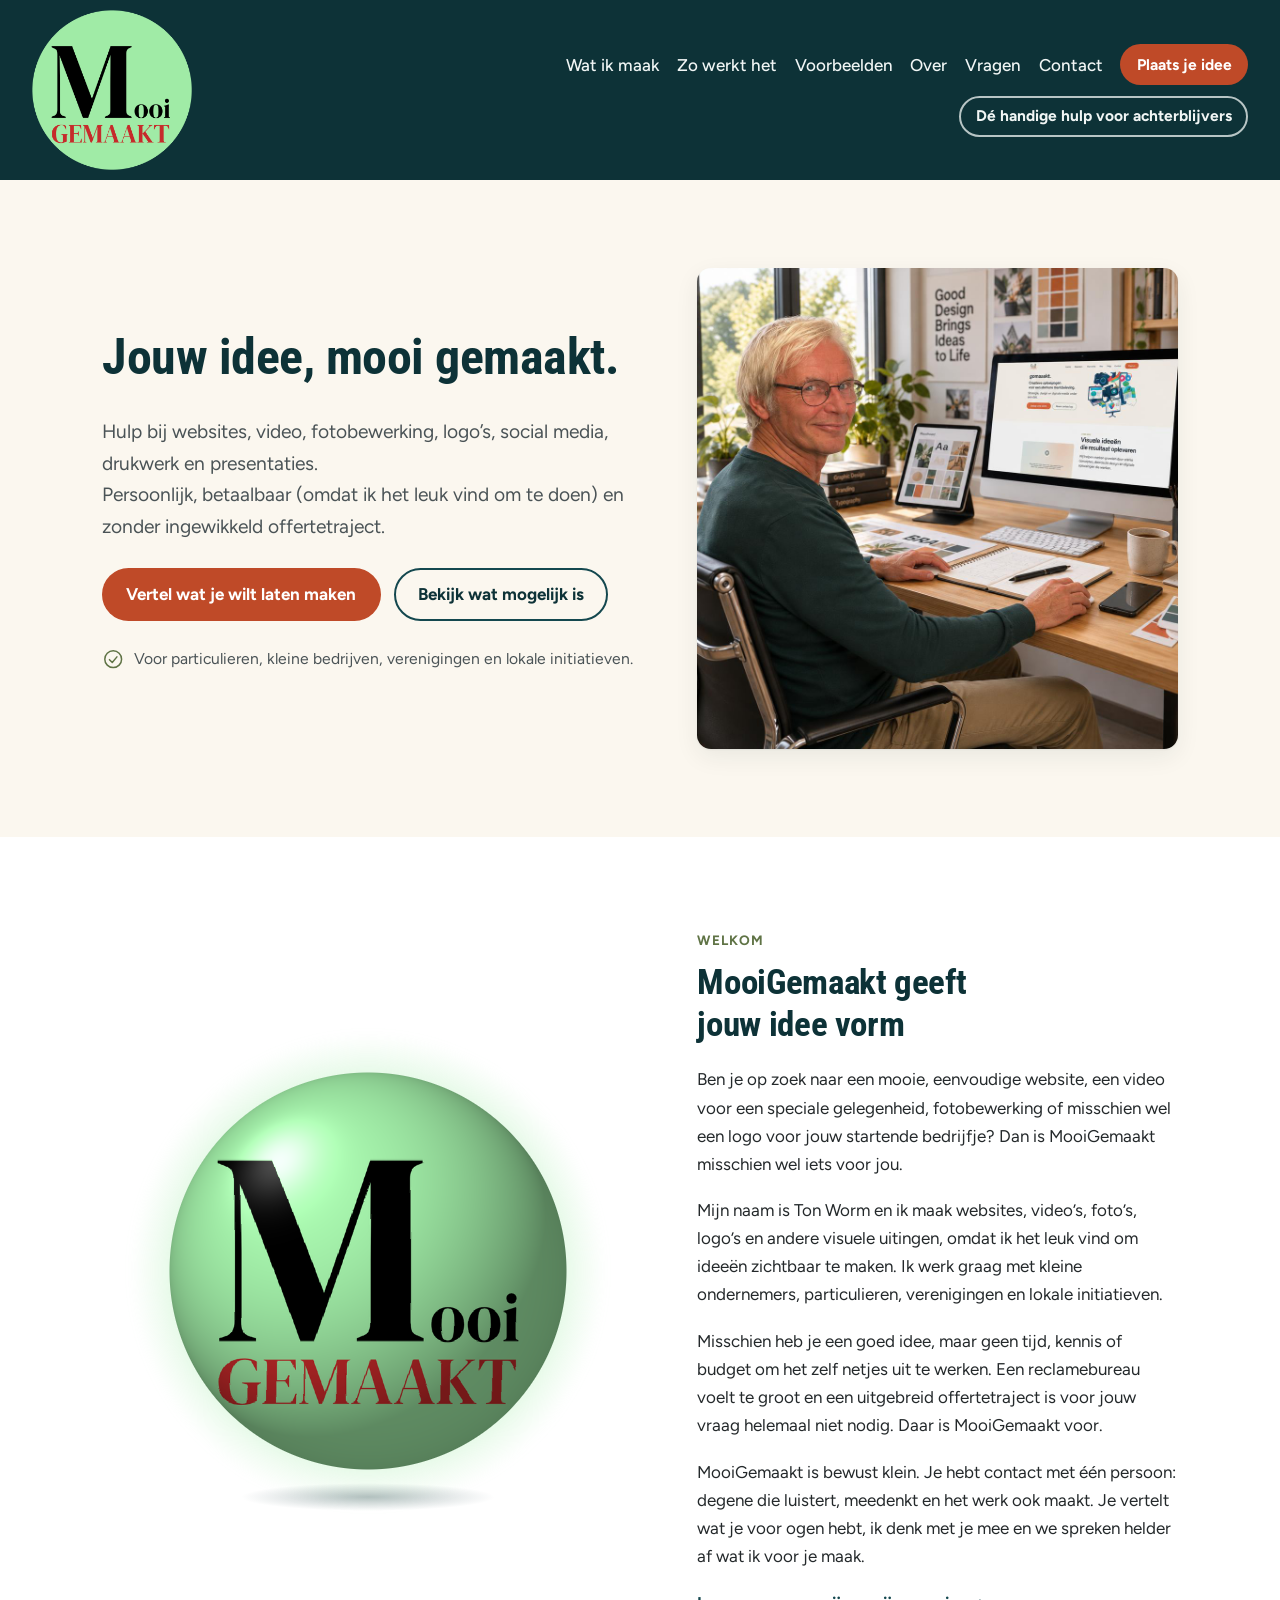
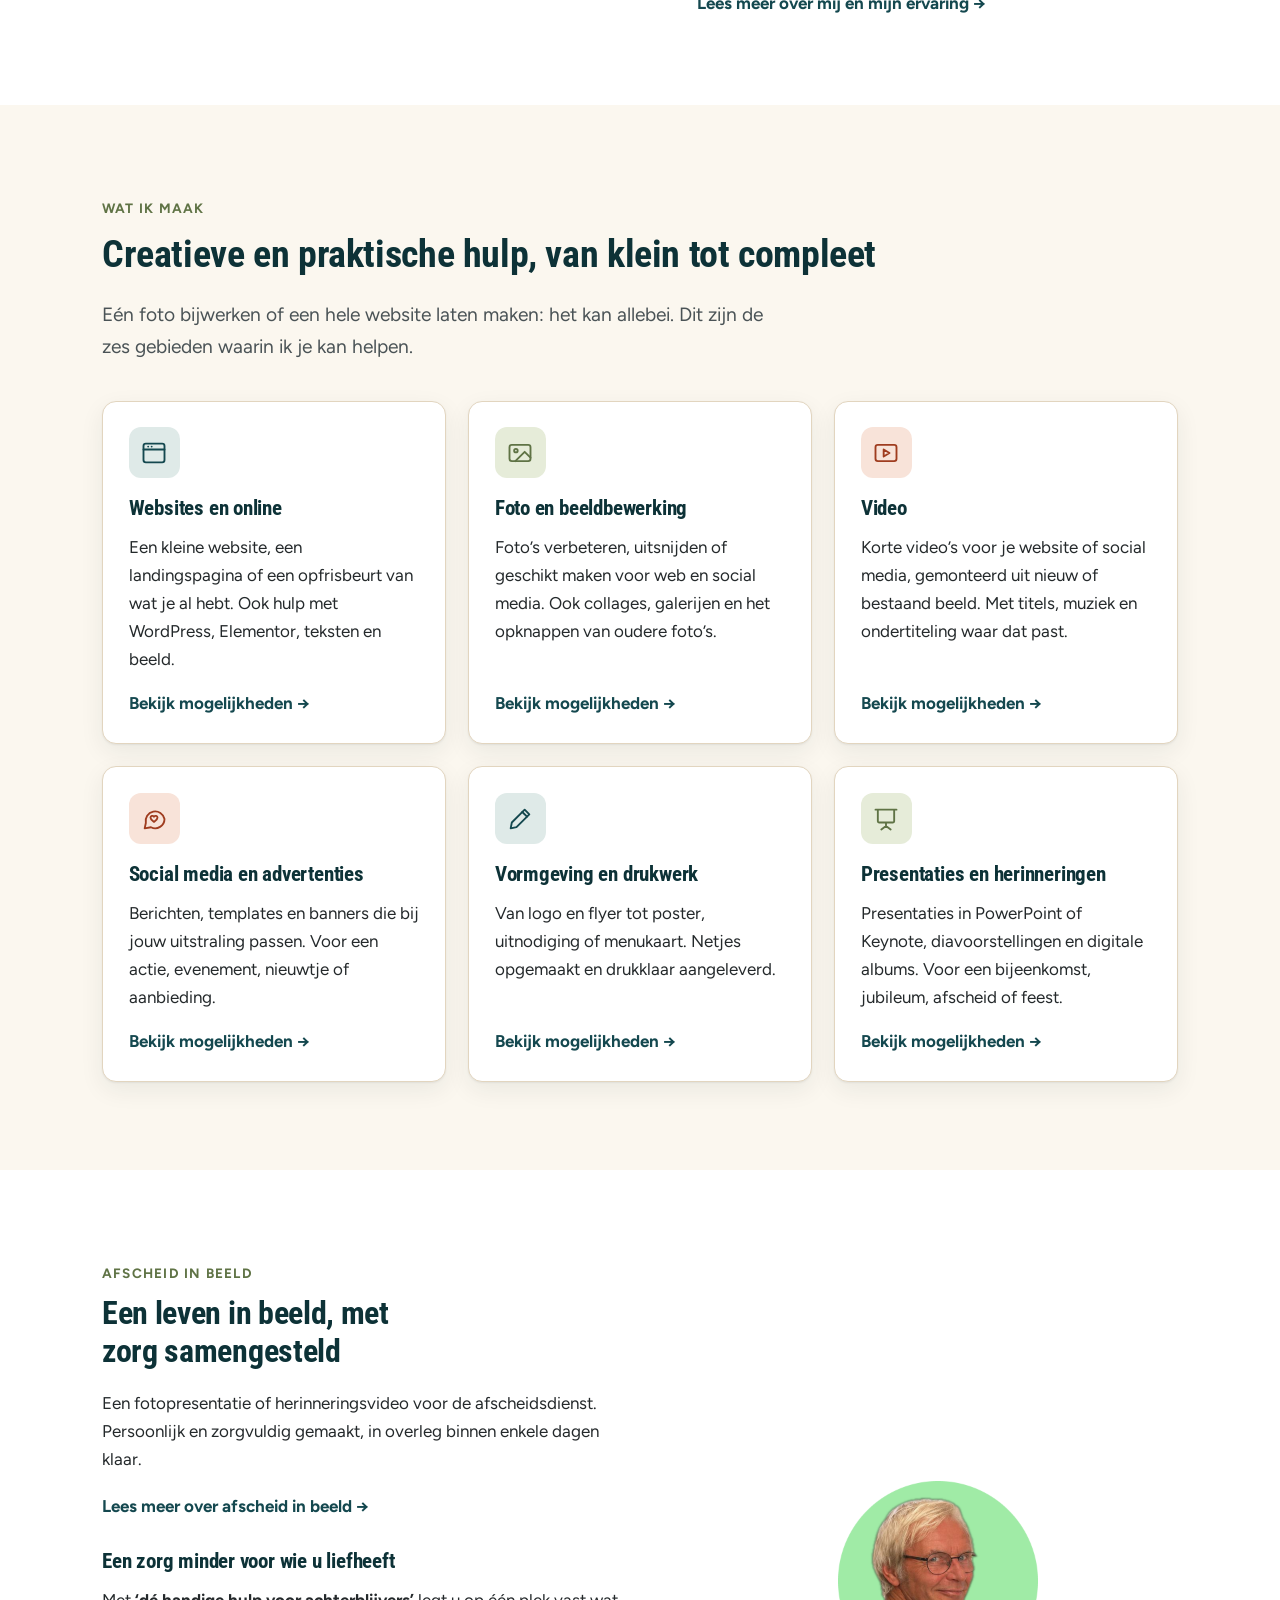
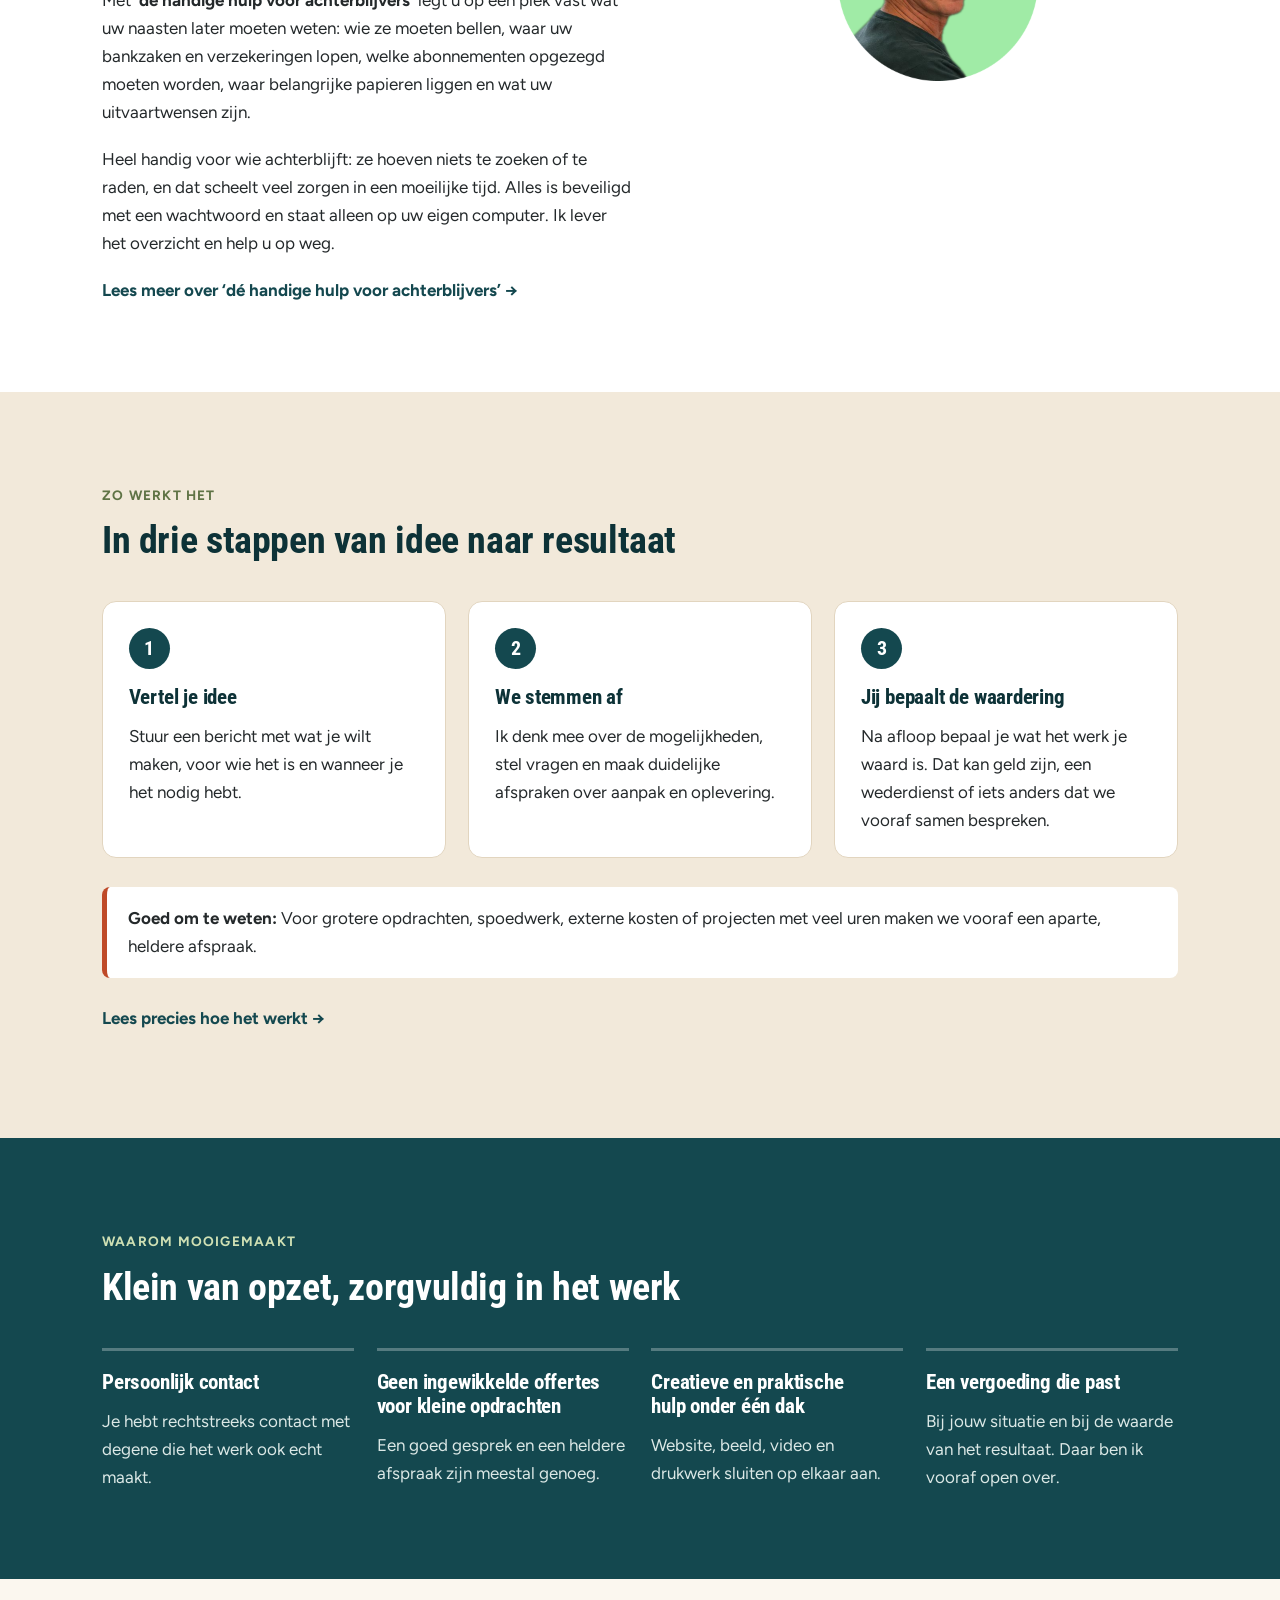
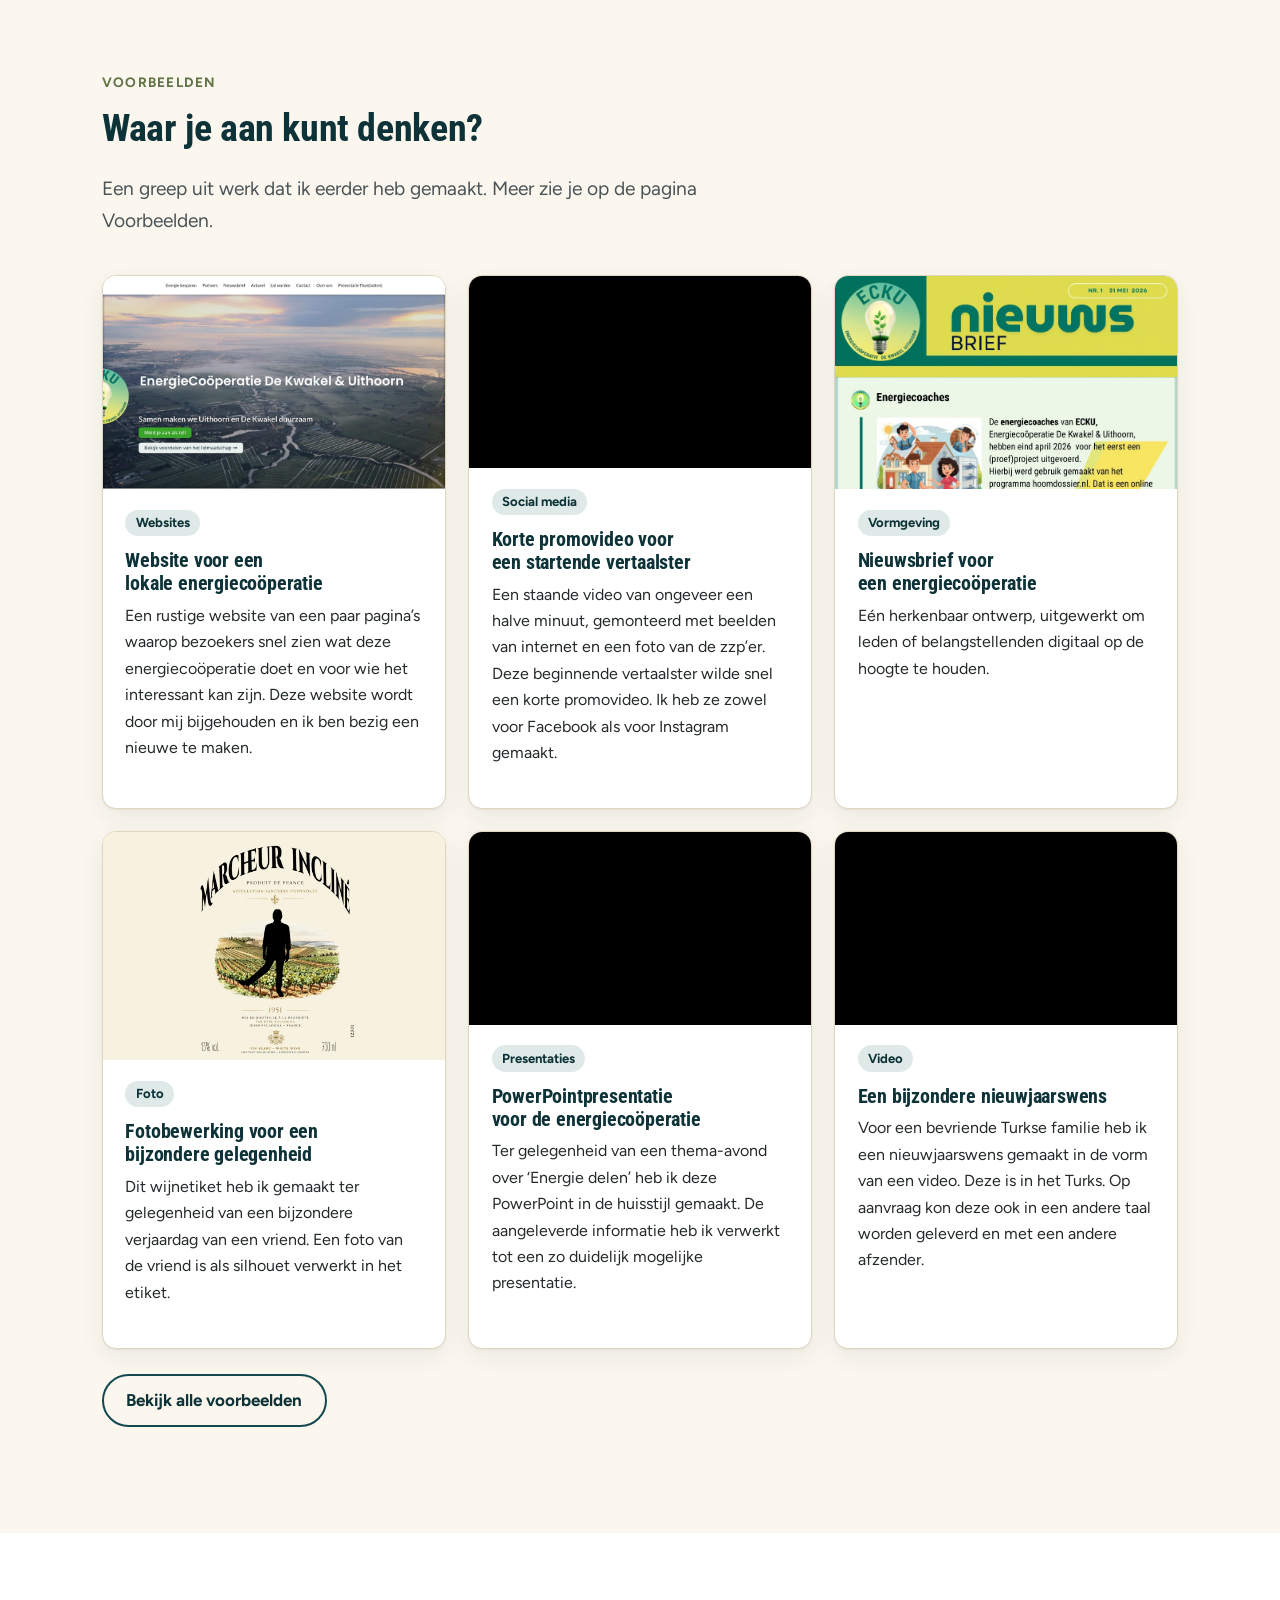
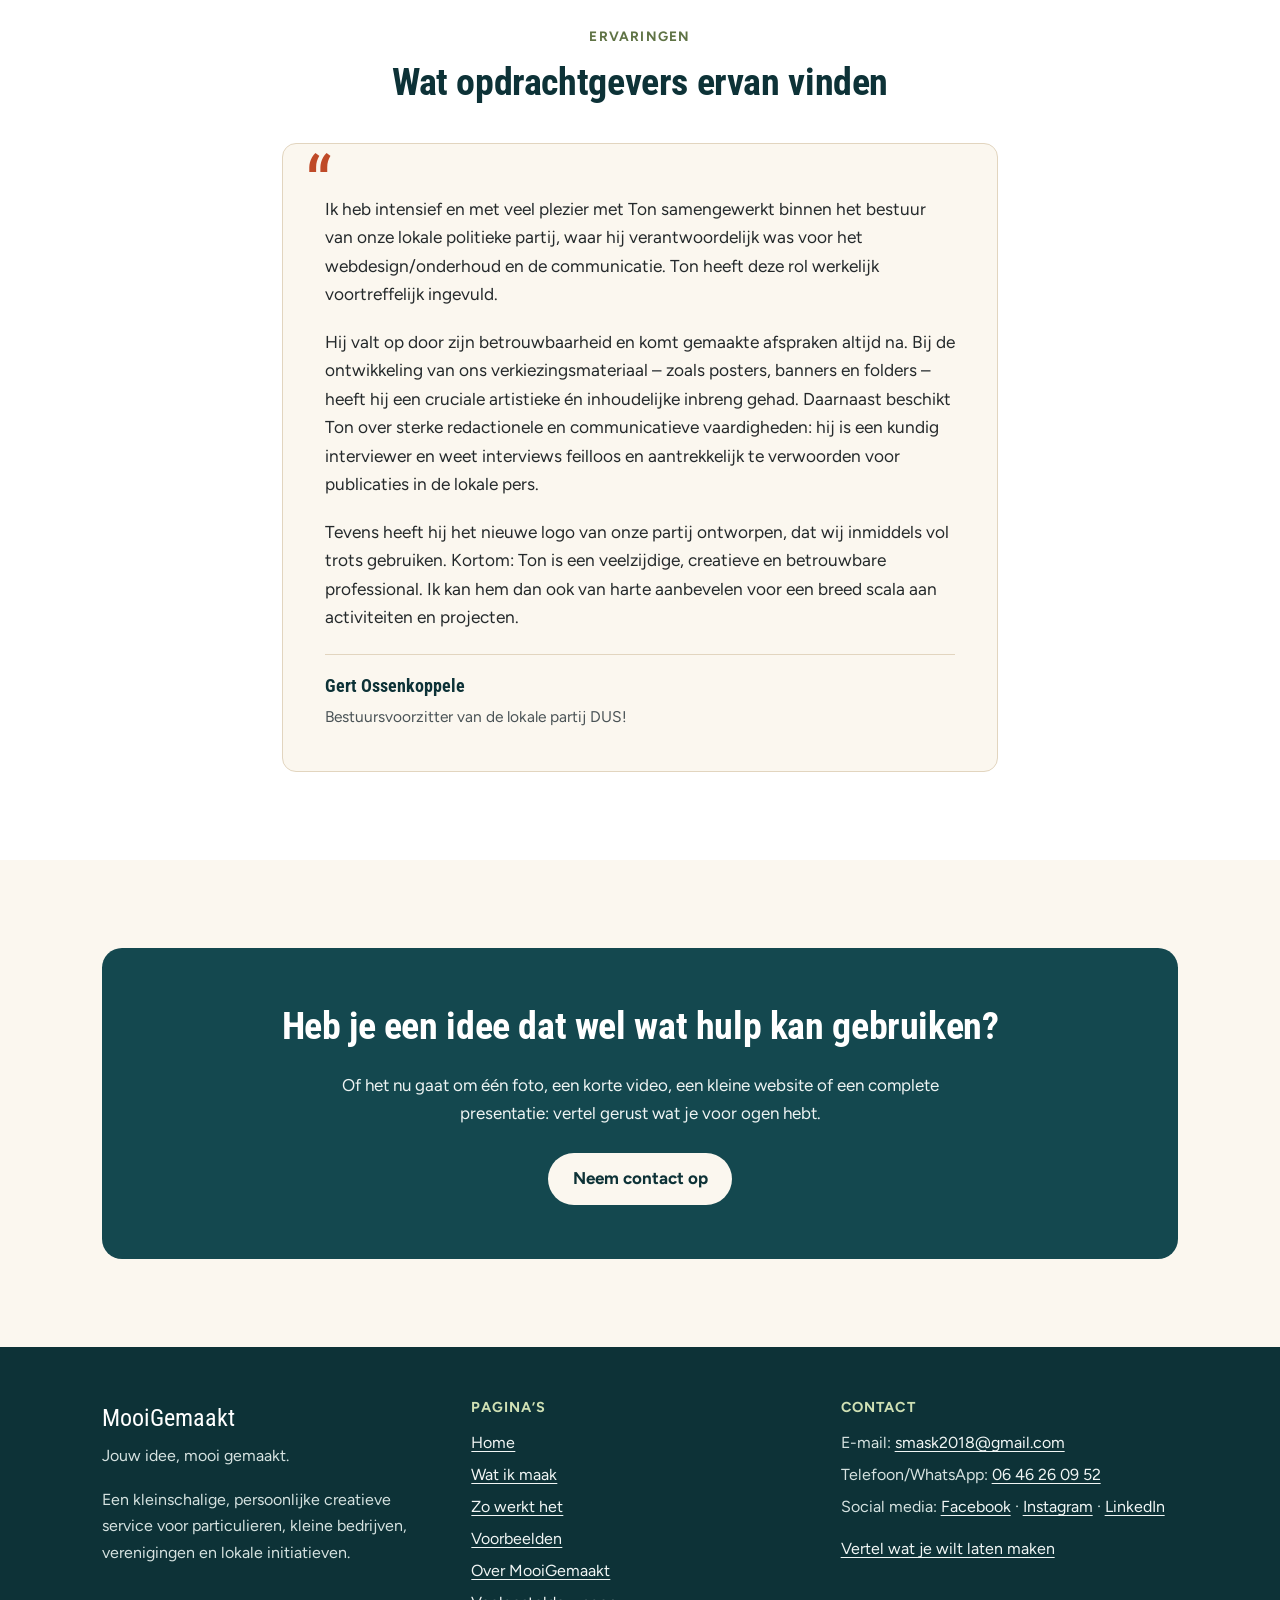
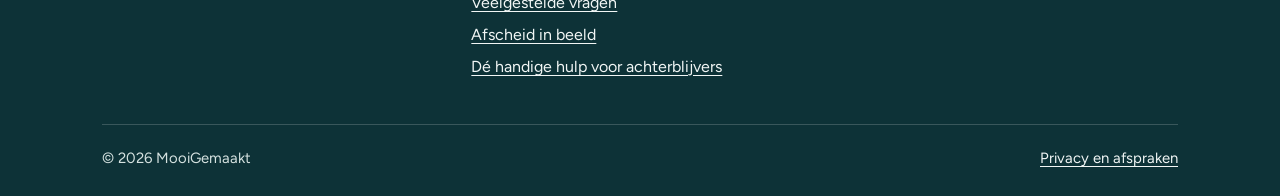
==== commit 4d3cf0a8: "MooiGemaakt: knop om het bladerboek schermvullend te bekijken Co-Authored-By: Claude Opus 5.5 <norep" ====
--- a/index.html
+++ b/index.html
@@ -20,7 +20,7 @@
   <link rel="preconnect" href="https://fonts.googleapis.com">
   <link rel="preconnect" href="https://fonts.gstatic.com" crossorigin>
   <link href="https://fonts.googleapis.com/css2?family=Figtree:wght@400;500;600;700&family=Roboto+Condensed:wght@700&display=swap" rel="stylesheet">
-  <link rel="stylesheet" href="css/style.css?v=20261122">
+  <link rel="stylesheet" href="css/style.css?v=20261122b">
   <!-- PLACEHOLDER: vul de gegevens in zodra ze bekend zijn -->
   <script type="application/ld+json">
 {
--- a/css/style.css
+++ b/css/style.css
@@ -455,6 +455,19 @@
   .bladerboek-teller { min-width: 0; font-size: 0.9rem; }
 }
 .bladerboek-download { margin-top: 1rem; }
+.bladerboek .stf__wrapper { margin-inline: auto; }
+.bladerboek-groot { margin: 0.9rem 0 0; }
+.bladerboek-groot[hidden] { display: none; }
+/* Schermvullend: het boek vult het hele venster (ook op een iPhone, waar echt volledig scherm niet kan) */
+.bladerboek.is-schermvullend {
+  position: fixed; inset: 0; z-index: 1000; max-width: none; margin: 0;
+  display: flex; flex-direction: column; justify-content: center;
+  padding: 3.2rem 1rem 1rem; background: #1d3437; overflow: hidden;
+}
+.bladerboek.is-schermvullend .bladerboek-teller { color: #e8eeee; }
+.bladerboek.is-schermvullend .bladerboek-download { display: none; }
+.bladerboek.is-schermvullend .bladerboek-groot { position: absolute; top: 0.6rem; right: 0.8rem; margin: 0; }
+html.bladerboek-open { overflow: hidden; }
 
 .placeholder .icon { width: 3rem; height: 3rem; opacity: 0.75; }
 .placeholder p { margin: 0; max-width: 24em; font-size: 0.97rem; }
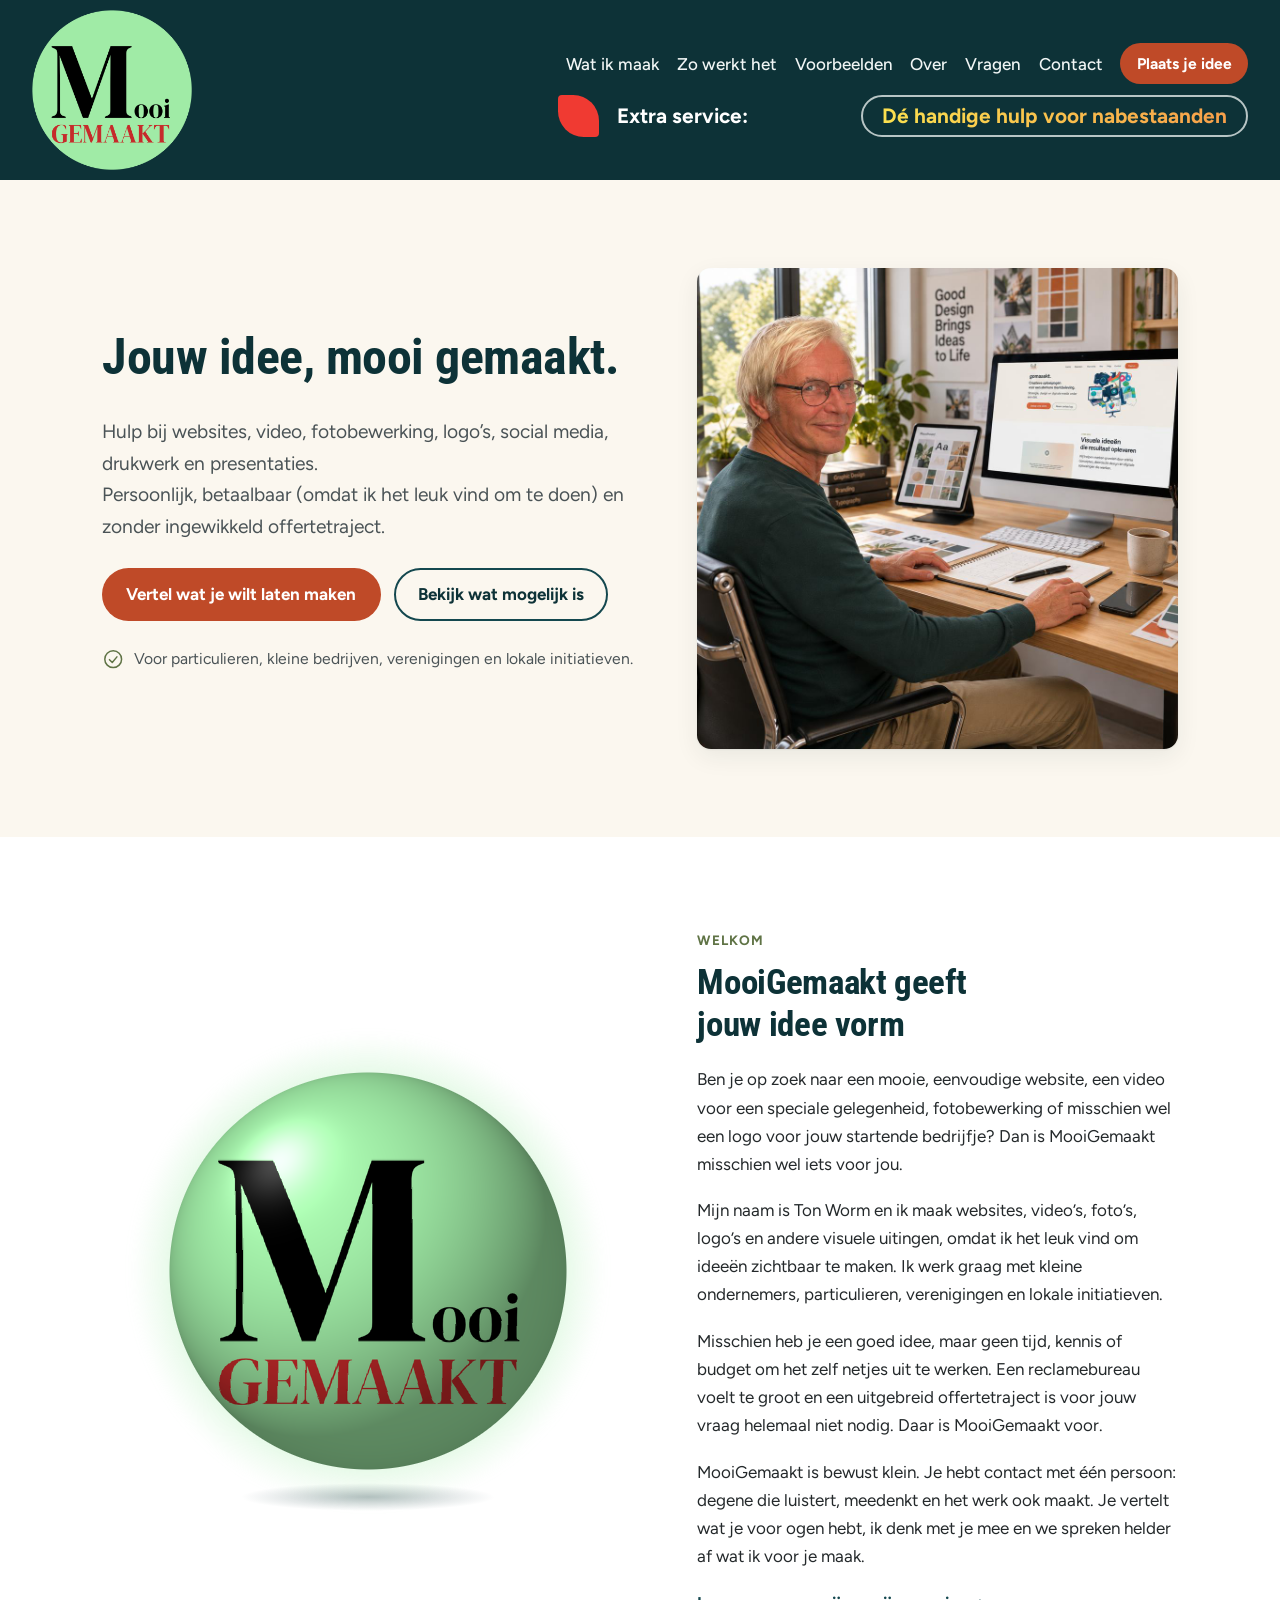
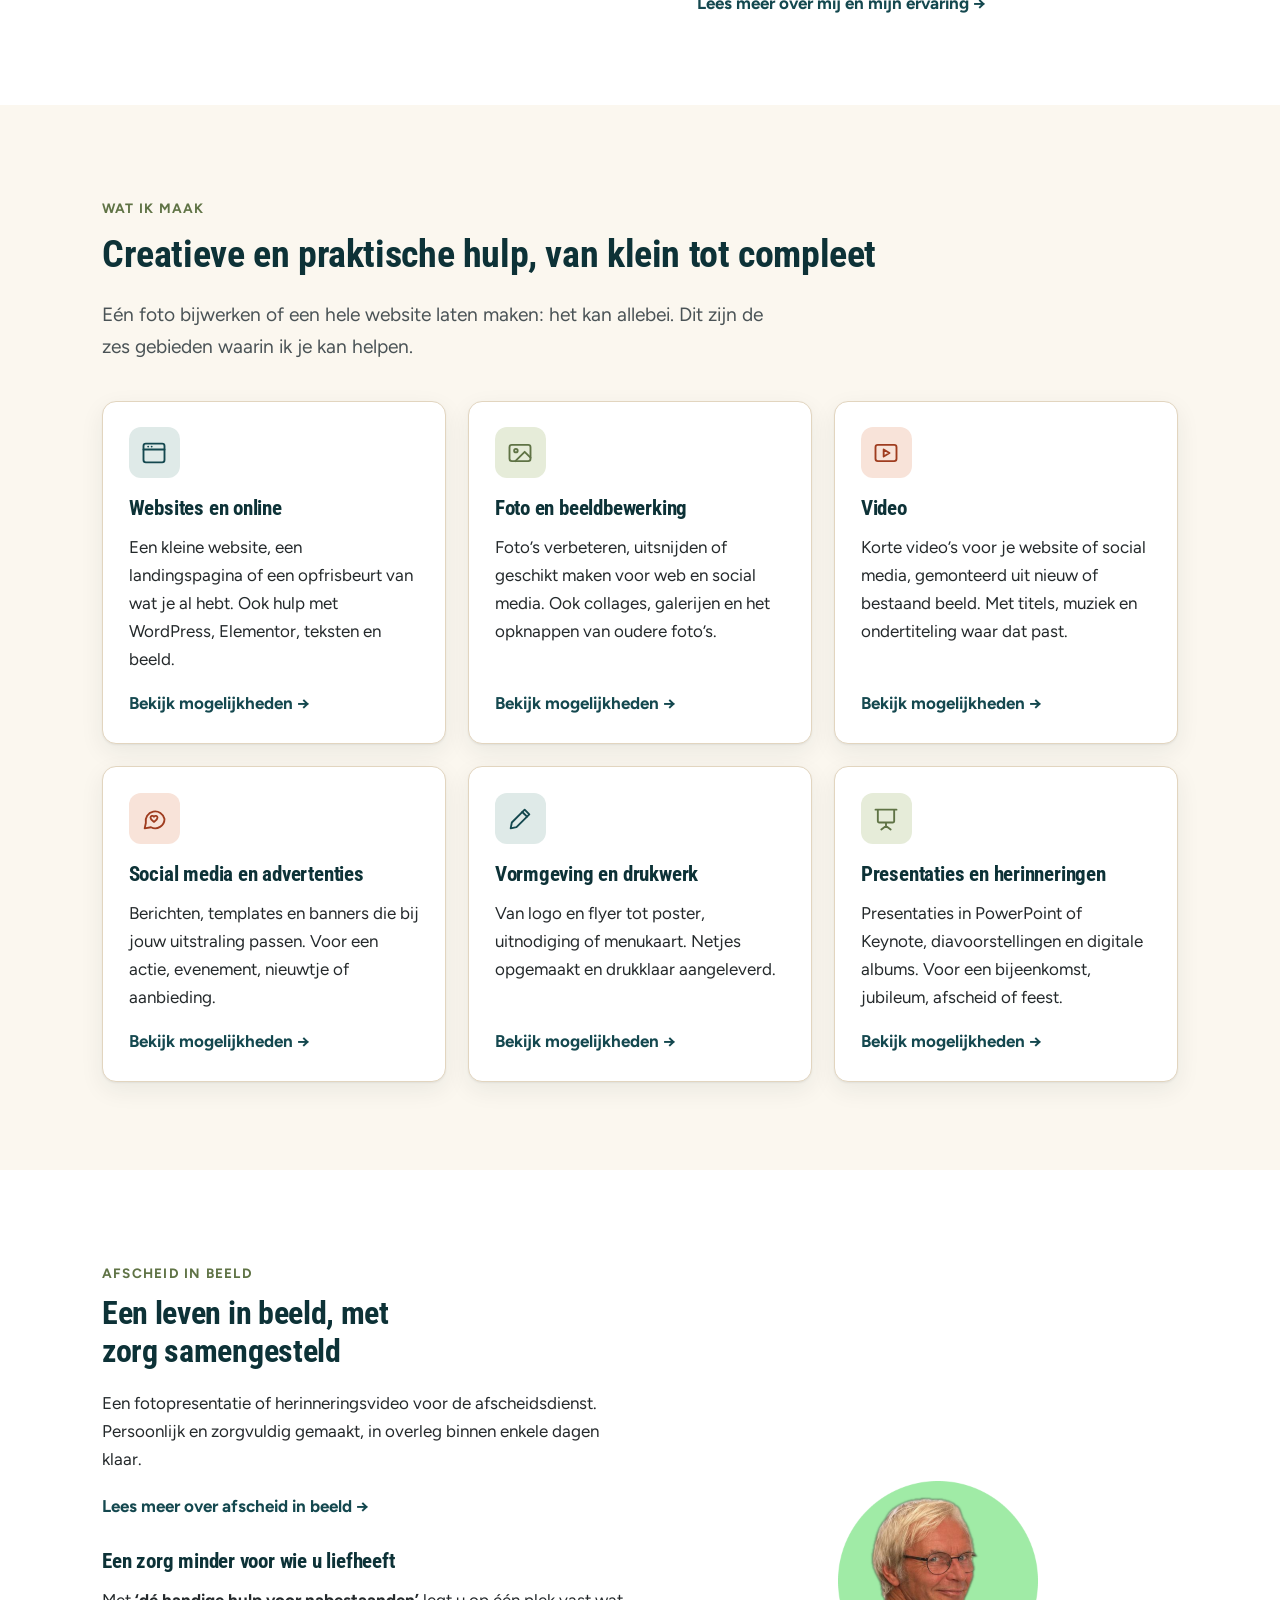
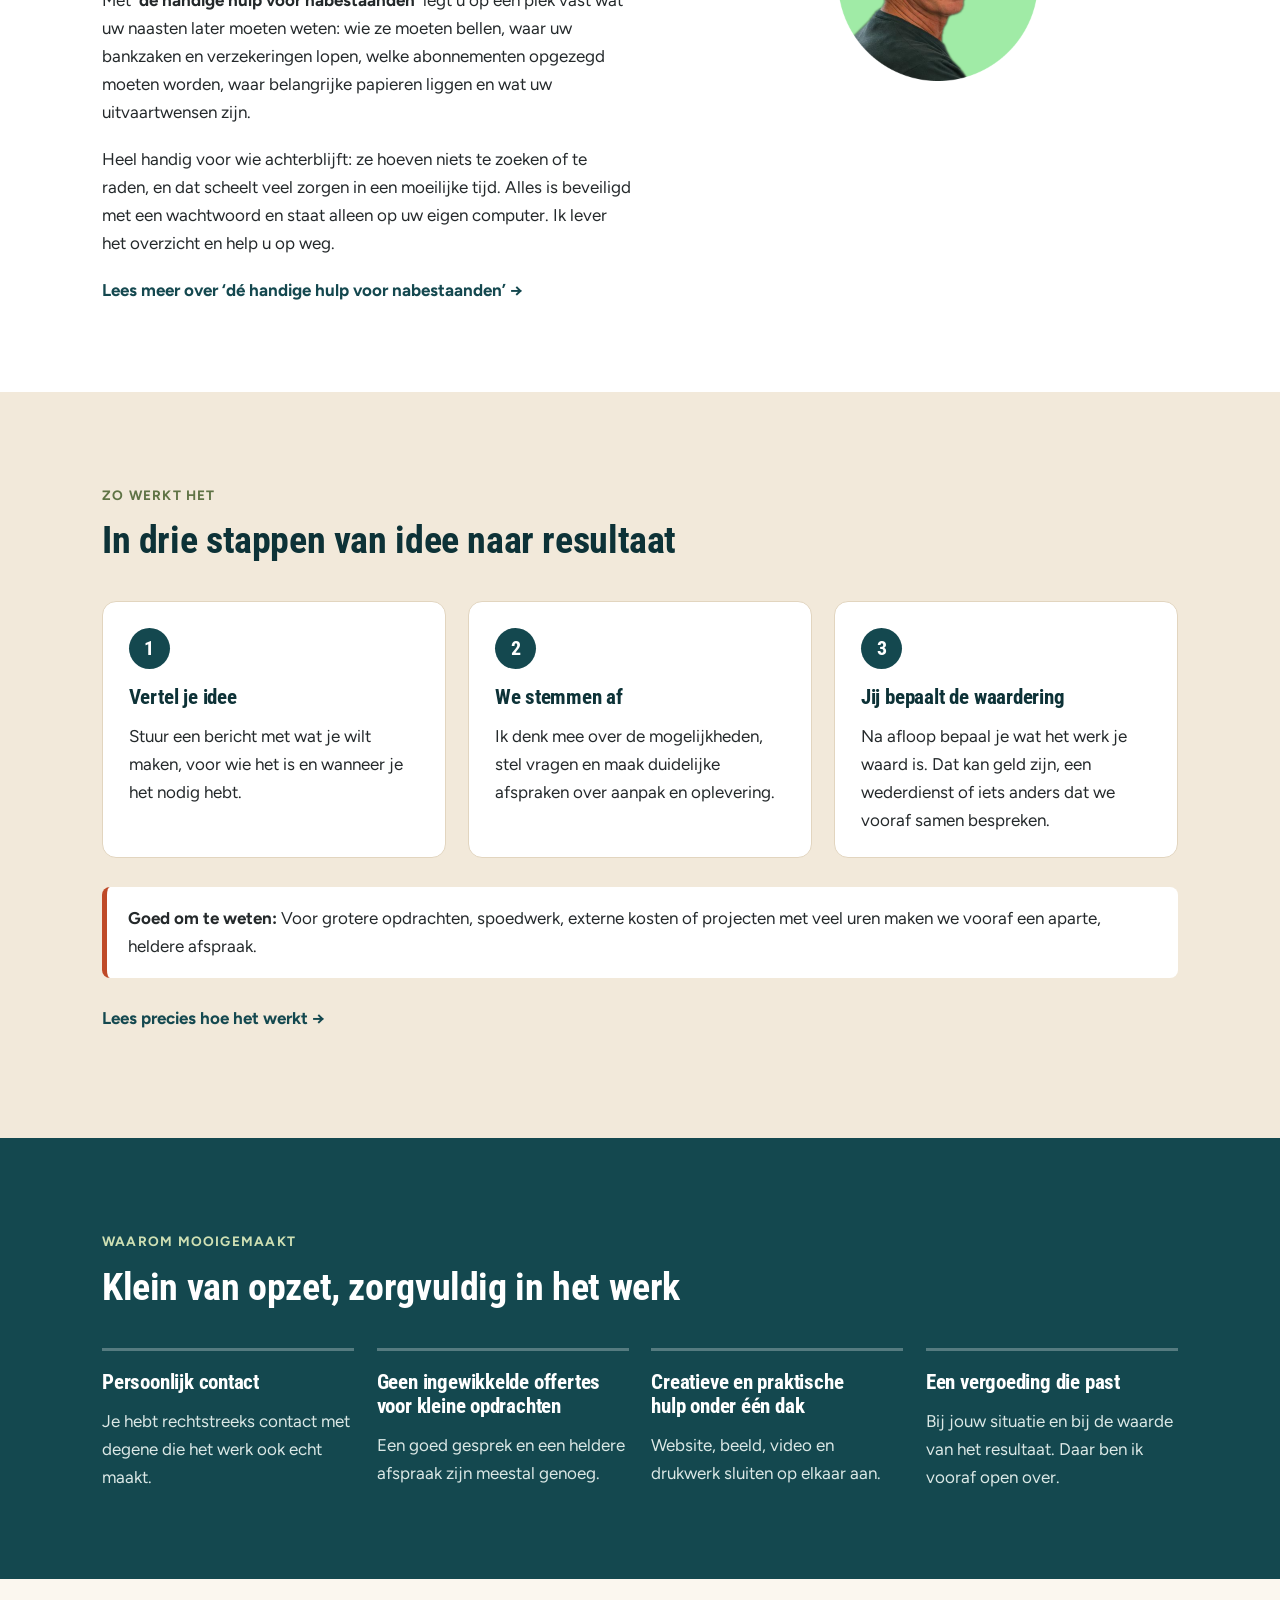
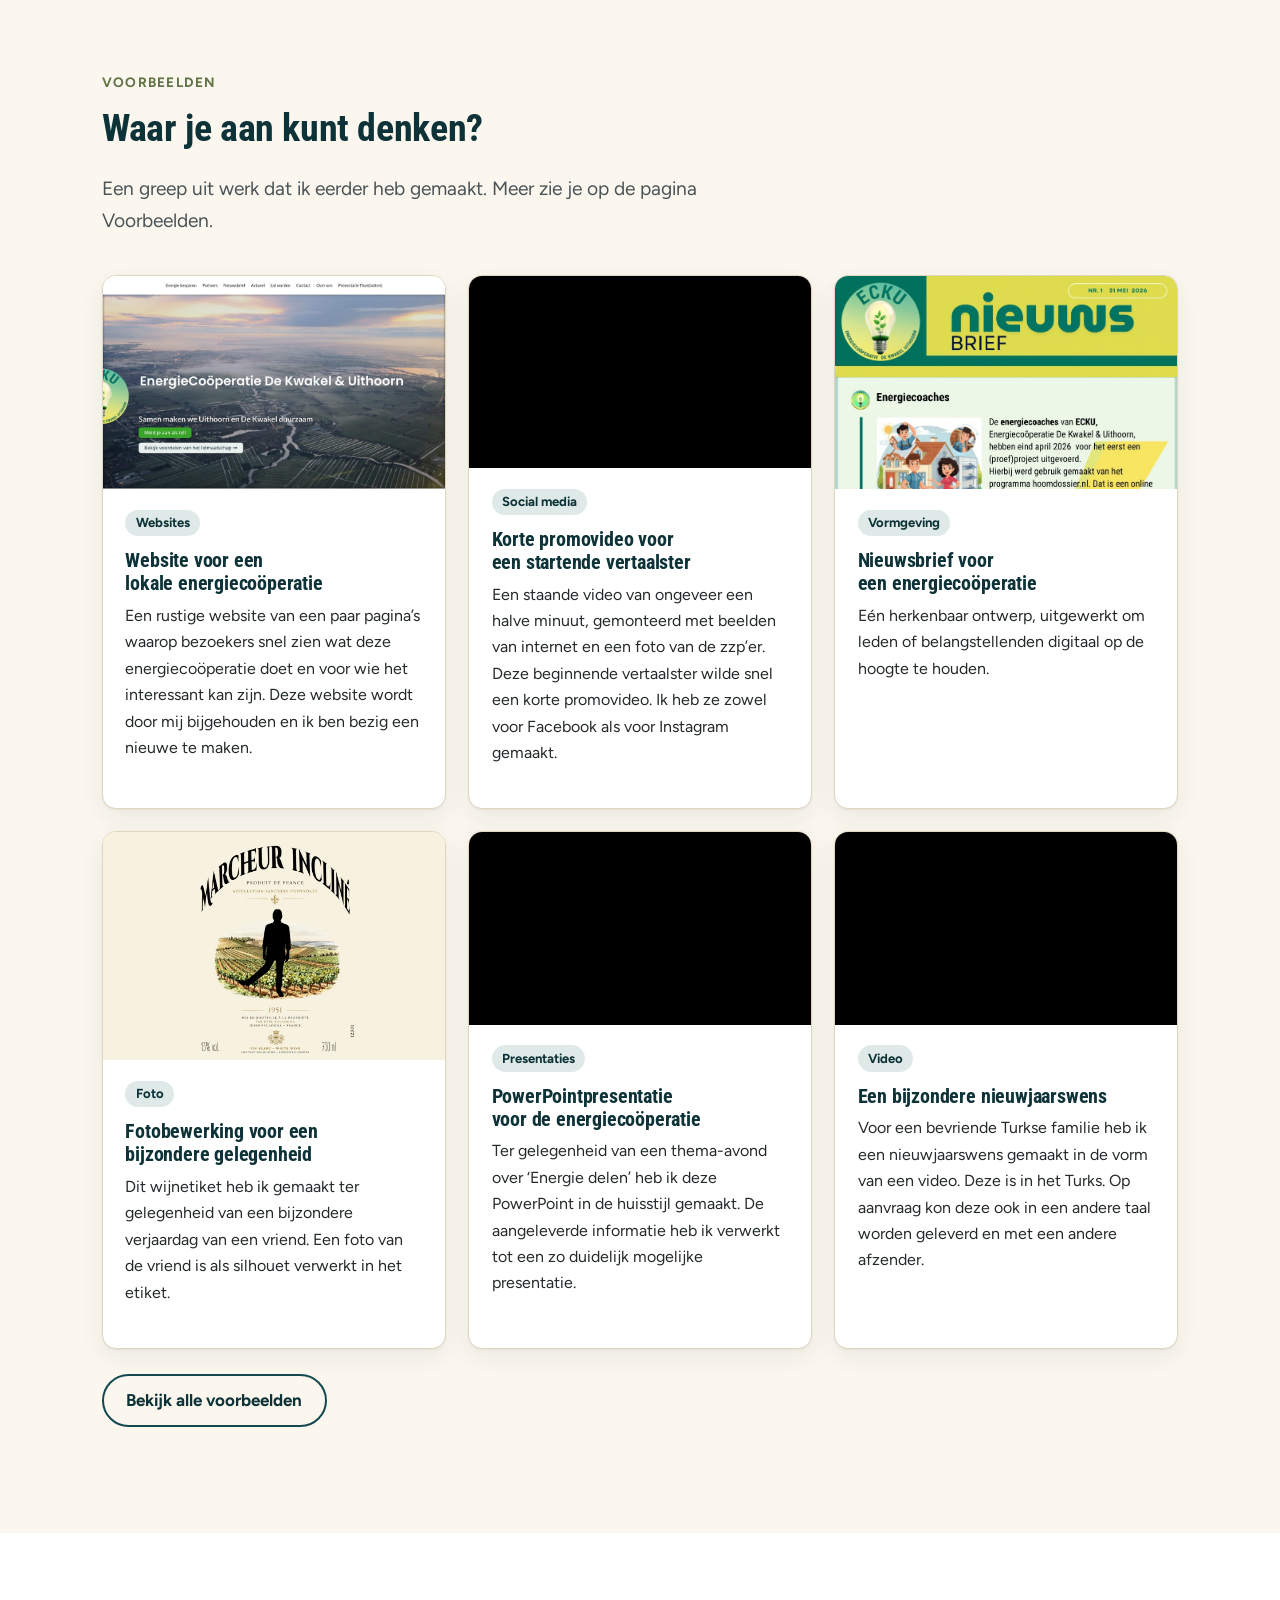
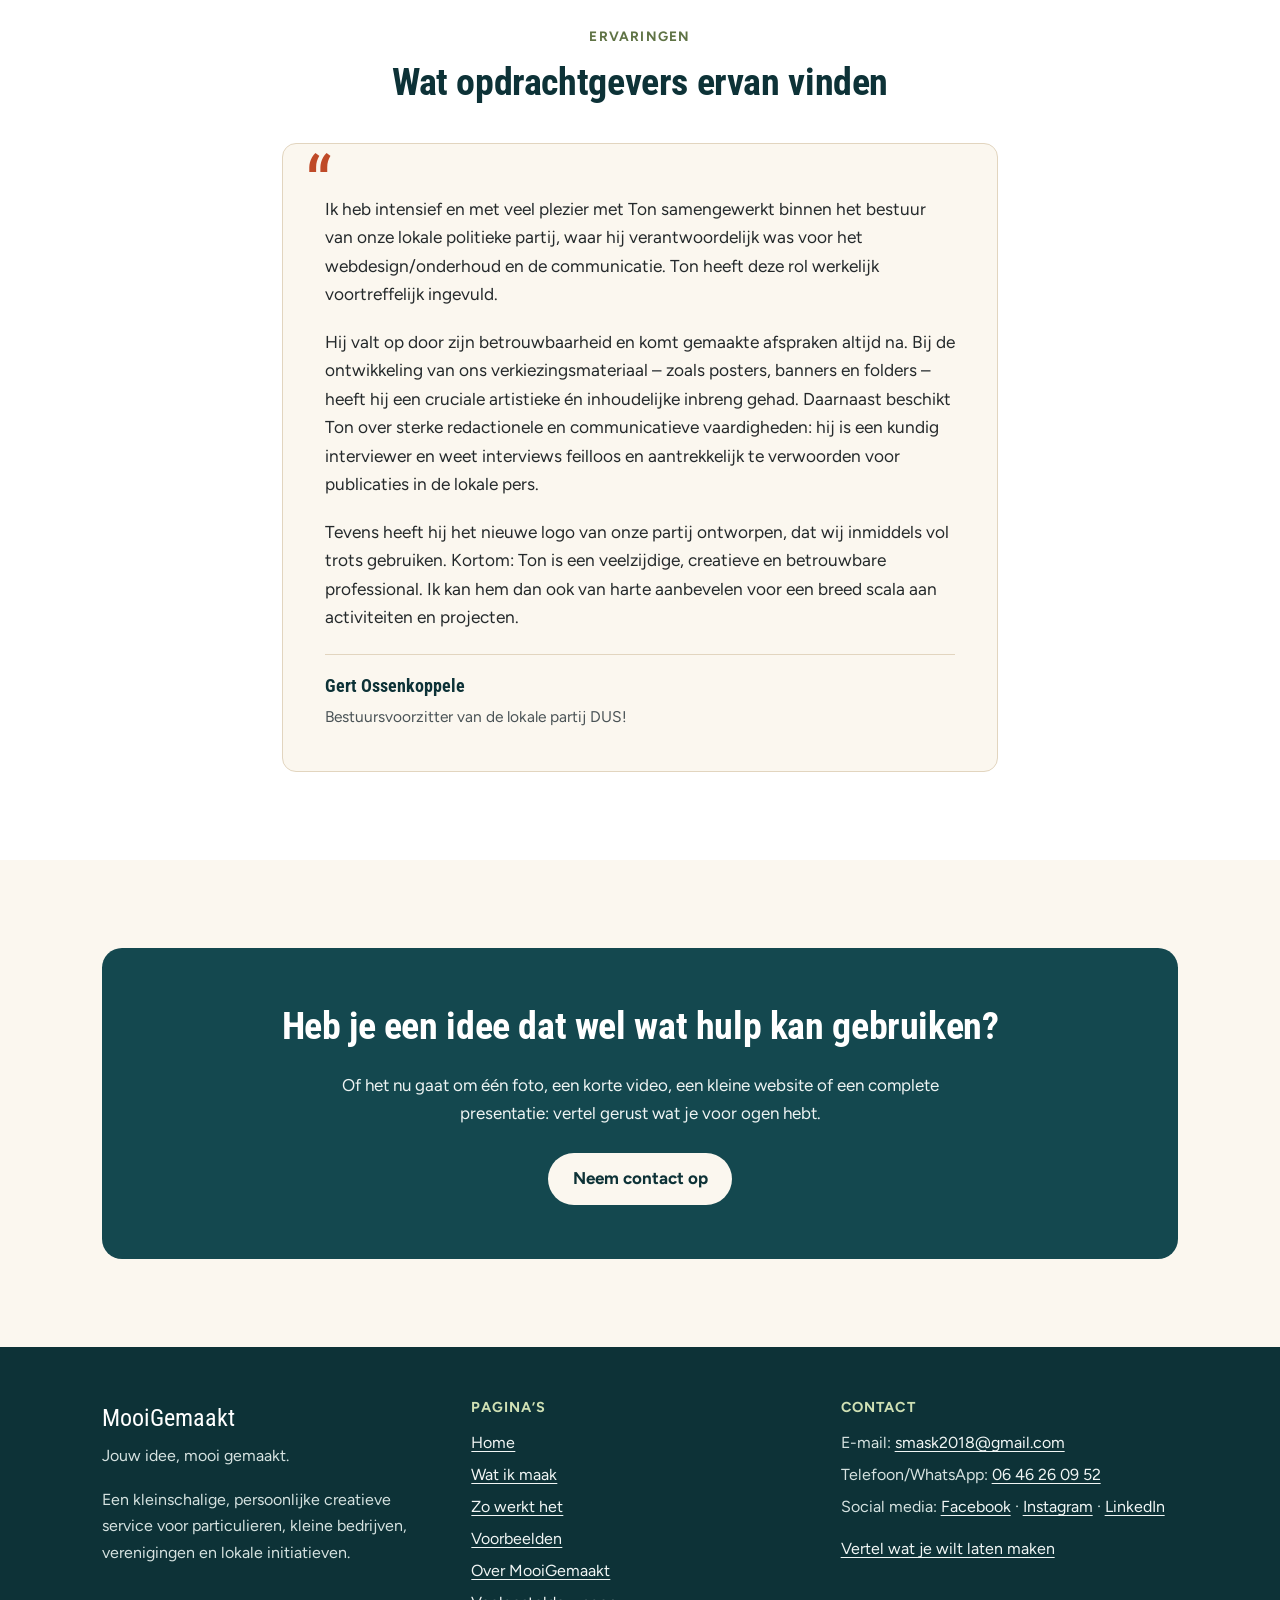
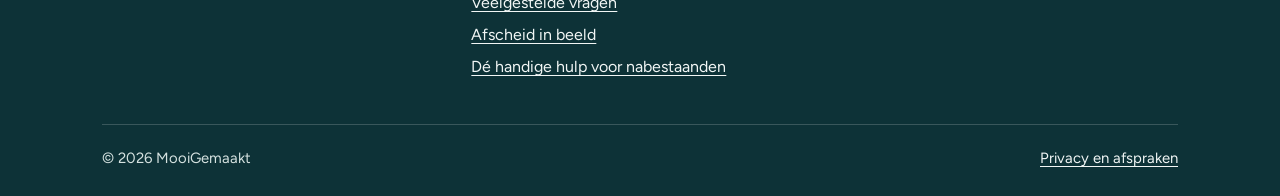
==== commit d4fc719b: "MooiGemaakt: kop toont "Extra service: Dé handige hulp voor nabestaanden" Co-Authored-By: Claude Opu" ====
--- a/index.html
+++ b/index.html
@@ -20,7 +20,7 @@
   <link rel="preconnect" href="https://fonts.googleapis.com">
   <link rel="preconnect" href="https://fonts.gstatic.com" crossorigin>
   <link href="https://fonts.googleapis.com/css2?family=Figtree:wght@400;500;600;700&family=Roboto+Condensed:wght@700&display=swap" rel="stylesheet">
-  <link rel="stylesheet" href="css/style.css?v=20261122b">
+  <link rel="stylesheet" href="css/style.css?v=20261122c">
   <!-- PLACEHOLDER: vul de gegevens in zodra ze bekend zijn -->
   <script type="application/ld+json">
 {
@@ -61,7 +61,11 @@
           <li><a href="faq.html">Vragen</a></li>
           <li><a href="contact.html">Contact</a></li>
         </ul>
-        <a class="btn btn-small header-hulp" href="nabestaanden.html">Dé handige hulp voor achterblijvers</a>
+        <div class="header-extra">
+          <span class="header-extra-blad" aria-hidden="true"></span>
+          <span class="header-extra-label">Extra service:</span>
+          <a class="btn header-hulp" href="nabestaanden.html"><span class="header-hulp-tekst">Dé handige hulp voor nabestaanden</span></a>
+        </div>
         <a class="btn btn-primary btn-small" href="contact.html">Plaats je idee</a>
       </nav>
     </div>
@@ -158,9 +162,9 @@
           <p>Een fotopresentatie of herinneringsvideo voor de afscheidsdienst. Persoonlijk en zorgvuldig gemaakt, in overleg binnen enkele dagen klaar.</p>
           <a class="text-link" href="afscheid.html">Lees meer over afscheid in beeld</a>
           <h3 style="margin-top:1.8rem">Een zorg minder voor wie u liefheeft</h3>
-          <p>Met <strong>‘dé handige hulp voor achterblijvers’</strong> legt u op één plek vast wat uw naasten later moeten weten: wie ze moeten bellen, waar uw bankzaken en verzekeringen lopen, welke abonnementen opgezegd moeten worden, waar belangrijke papieren liggen en wat uw uitvaartwensen zijn.</p>
+          <p>Met <strong>‘dé handige hulp voor nabestaanden’</strong> legt u op één plek vast wat uw naasten later moeten weten: wie ze moeten bellen, waar uw bankzaken en verzekeringen lopen, welke abonnementen opgezegd moeten worden, waar belangrijke papieren liggen en wat uw uitvaartwensen zijn.</p>
           <p>Heel handig voor wie achterblijft: ze hoeven niets te zoeken of te raden, en dat scheelt veel zorgen in een moeilijke tijd. Alles is beveiligd met een wachtwoord en staat alleen op uw eigen computer. Ik lever het overzicht en help u op weg.</p>
-          <a class="text-link" href="nabestaanden.html">Lees meer over ‘dé handige hulp voor achterblijvers’</a>
+          <a class="text-link" href="nabestaanden.html">Lees meer over ‘dé handige hulp voor nabestaanden’</a>
         </div>
         <img class="afscheid-portret" src="images/ton-cirkel.png" alt="" width="600" height="600" loading="lazy">
       </div>
@@ -328,7 +332,7 @@
             <li><a href="over.html">Over MooiGemaakt</a></li>
             <li><a href="faq.html">Veelgestelde vragen</a></li>
             <li><a href="afscheid.html">Afscheid in beeld</a></li>
-            <li><a href="nabestaanden.html">Dé handige hulp voor achterblijvers</a></li>
+            <li><a href="nabestaanden.html">Dé handige hulp voor nabestaanden</a></li>
           </ul>
         </div>
         <div>
--- a/css/style.css
+++ b/css/style.css
@@ -819,7 +819,27 @@
   .main-nav { display: grid; grid-template-columns: auto auto; align-items: center; justify-items: end; column-gap: 0.6rem; row-gap: 0.55rem; }
   .main-nav ul { grid-column: 1; grid-row: 1; }
   .main-nav .btn-primary { grid-column: 2; grid-row: 1; }
-  .header-hulp { grid-column: 1 / -1; grid-row: 2; }
+  .header-extra { grid-column: 1 / -1; grid-row: 2; justify-self: stretch; }
+}
+
+/* Regel "Extra service: Dé handige hulp voor nabestaanden" onder het menu */
+.header-extra { display: flex; align-items: center; flex-wrap: wrap; gap: 0.6rem 1.1rem; }
+.header-extra-blad {
+  flex: none; width: 2.6rem; height: 2.6rem; background: #f03a32;
+  border-radius: 4px 62% 4px 62%;
+}
+.header-extra-label { font-weight: 700; font-size: 1.3rem; color: var(--white); white-space: nowrap; }
+.header-hulp { margin-left: auto; padding: 0.4rem 1.2rem; font-size: 1.3rem; }
+.header-hulp-tekst {
+  font-weight: 700; color: #f8c64a;
+  background: linear-gradient(90deg, #fbe04f 0%, #f7a04a 100%);
+  -webkit-background-clip: text; background-clip: text; -webkit-text-fill-color: transparent;
+}
+@media (max-width: 960px) {
+  .header-extra { padding-top: 0.4rem; }
+  .header-extra-blad { width: 1.9rem; height: 1.9rem; }
+  .header-extra-label { font-size: 1.1rem; }
+  .header-hulp { margin-left: 0; flex: 1 1 100%; font-size: 1.1rem; white-space: normal; text-align: center; }
 }
 
 /* Draaiend logo (wereldbol) naast het welkomstblok */
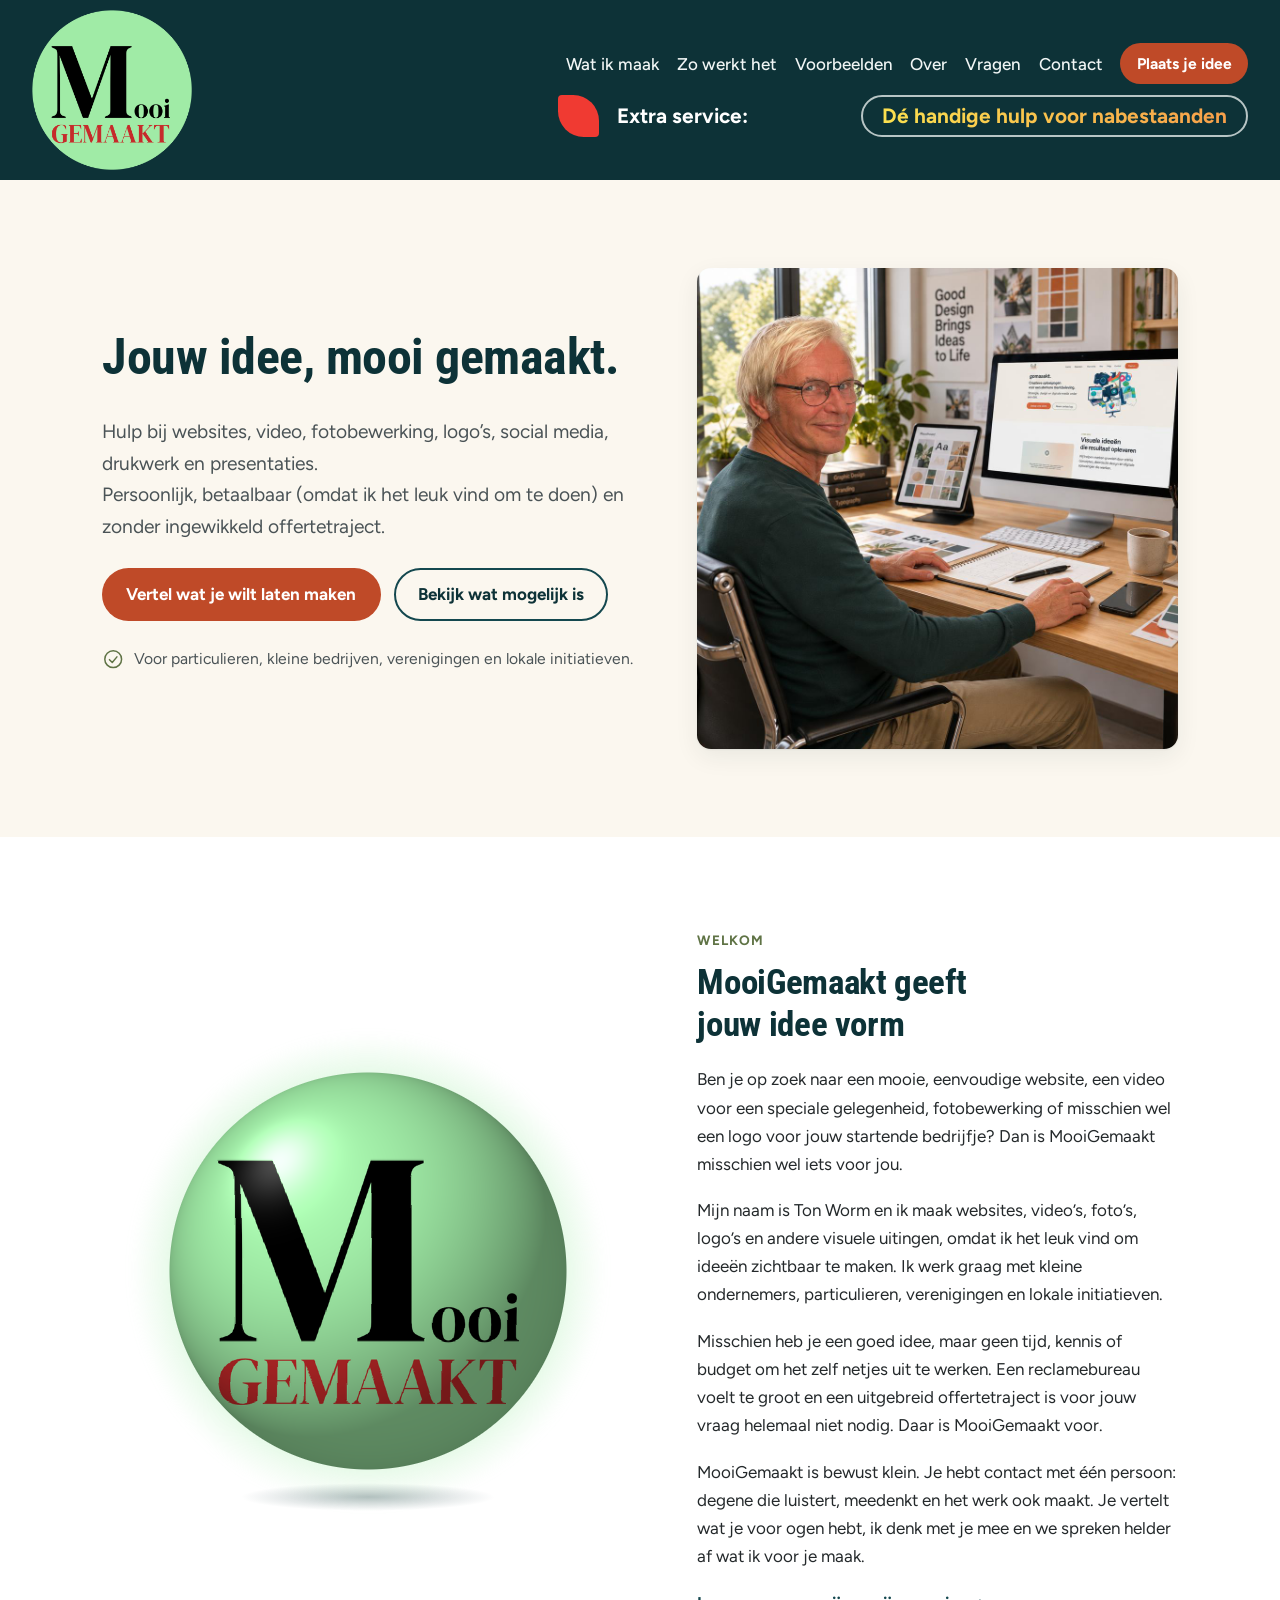
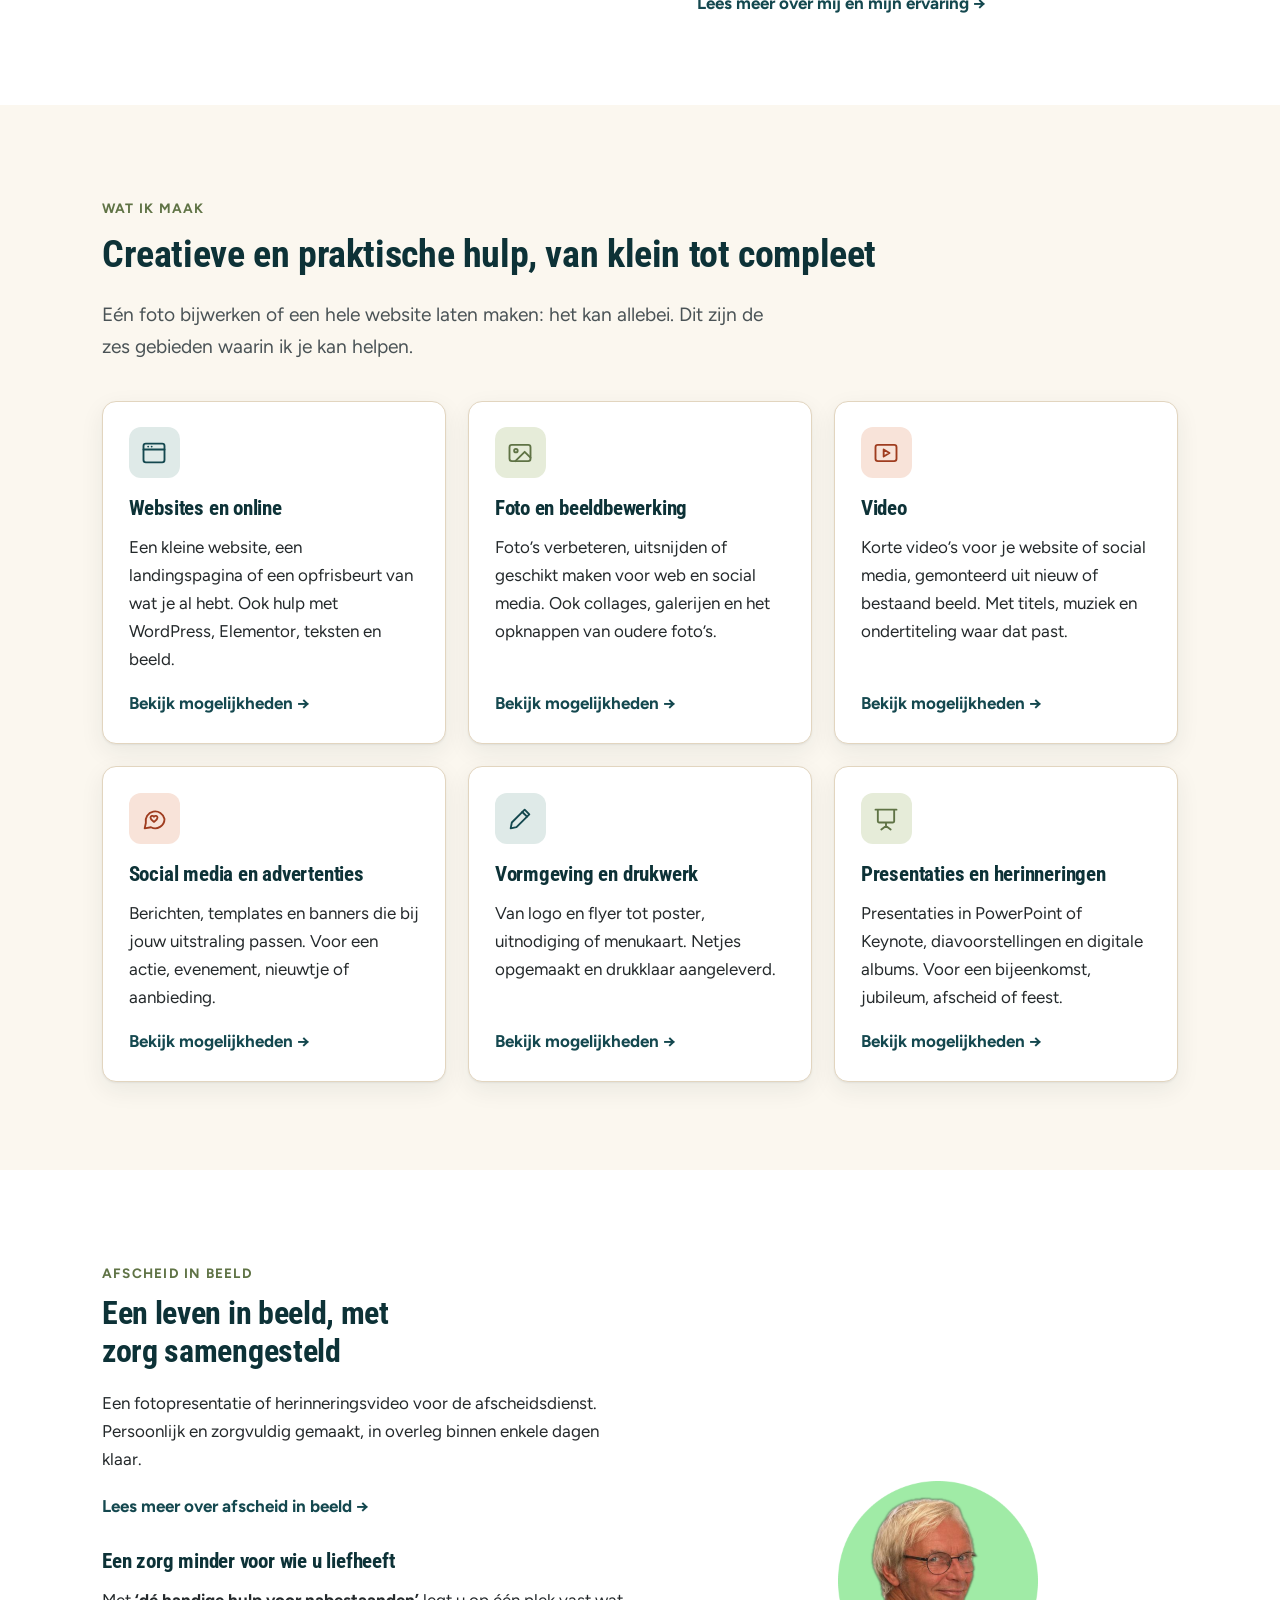
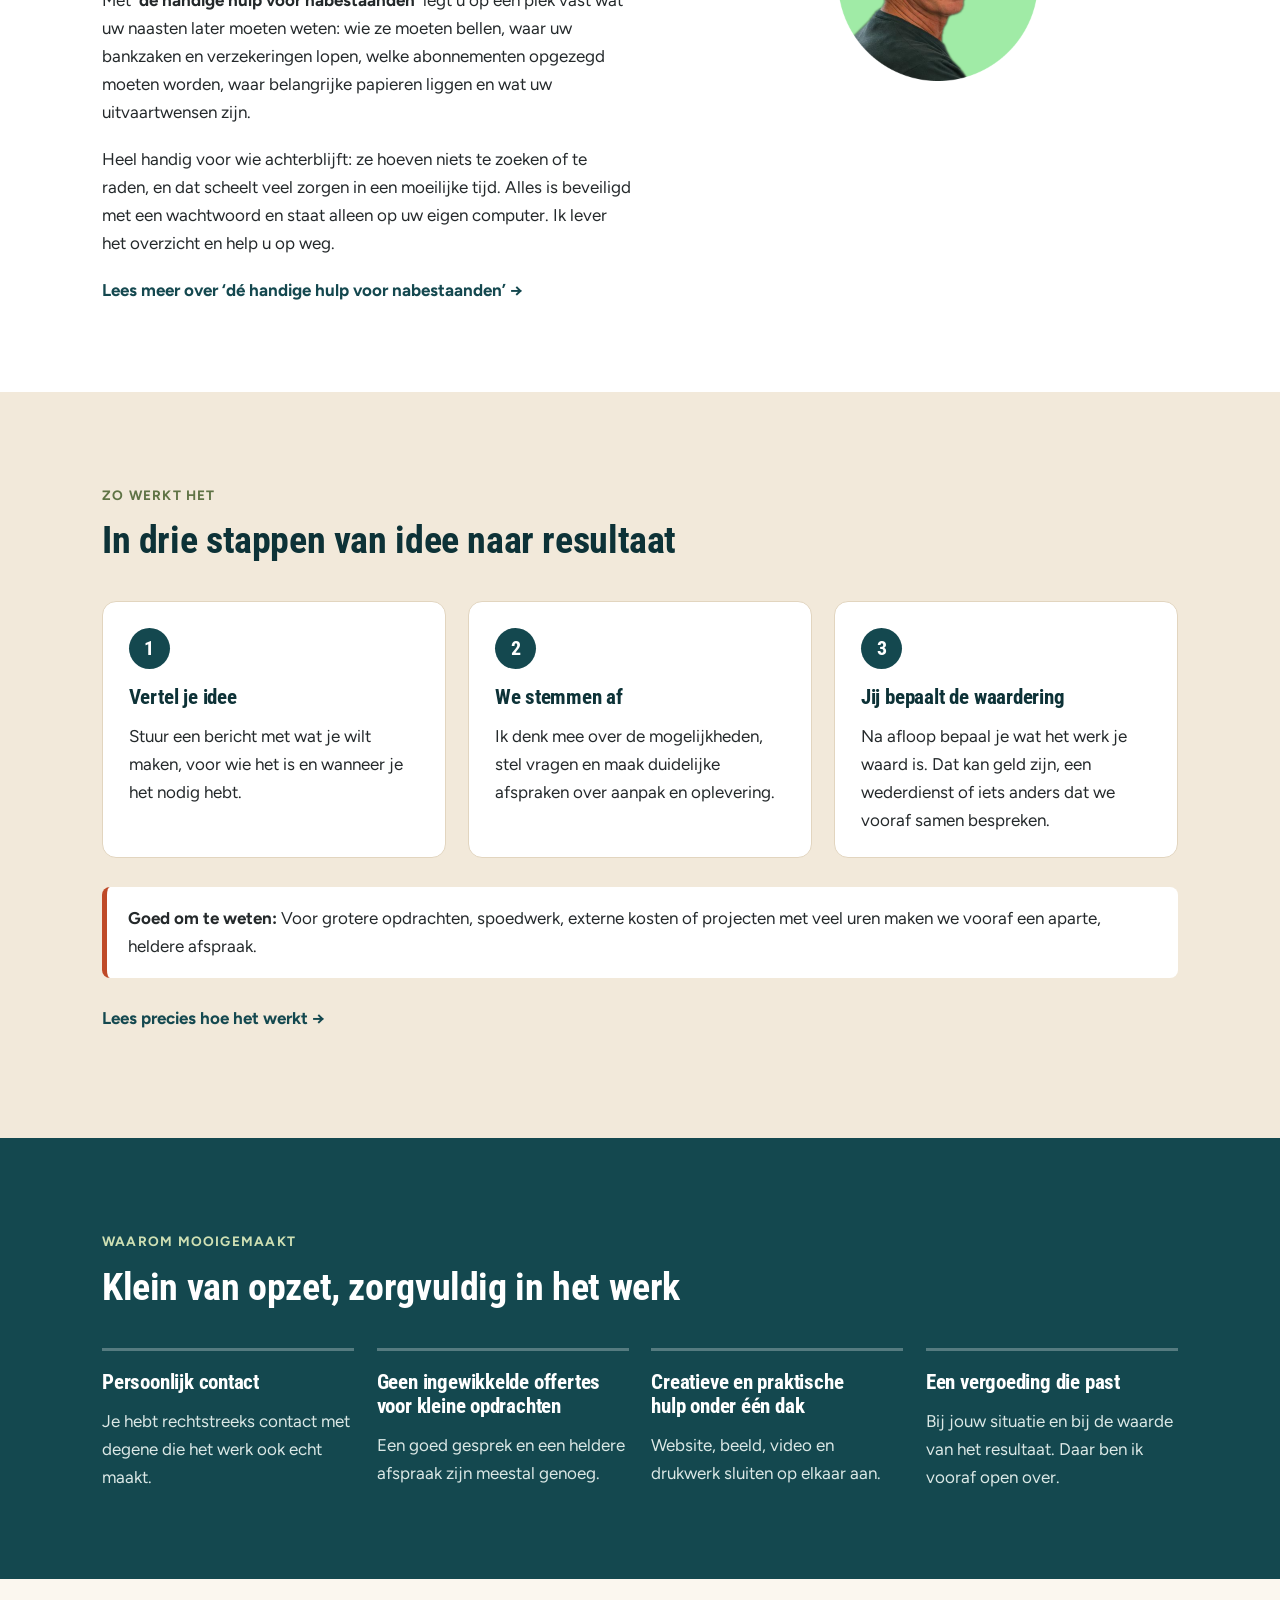
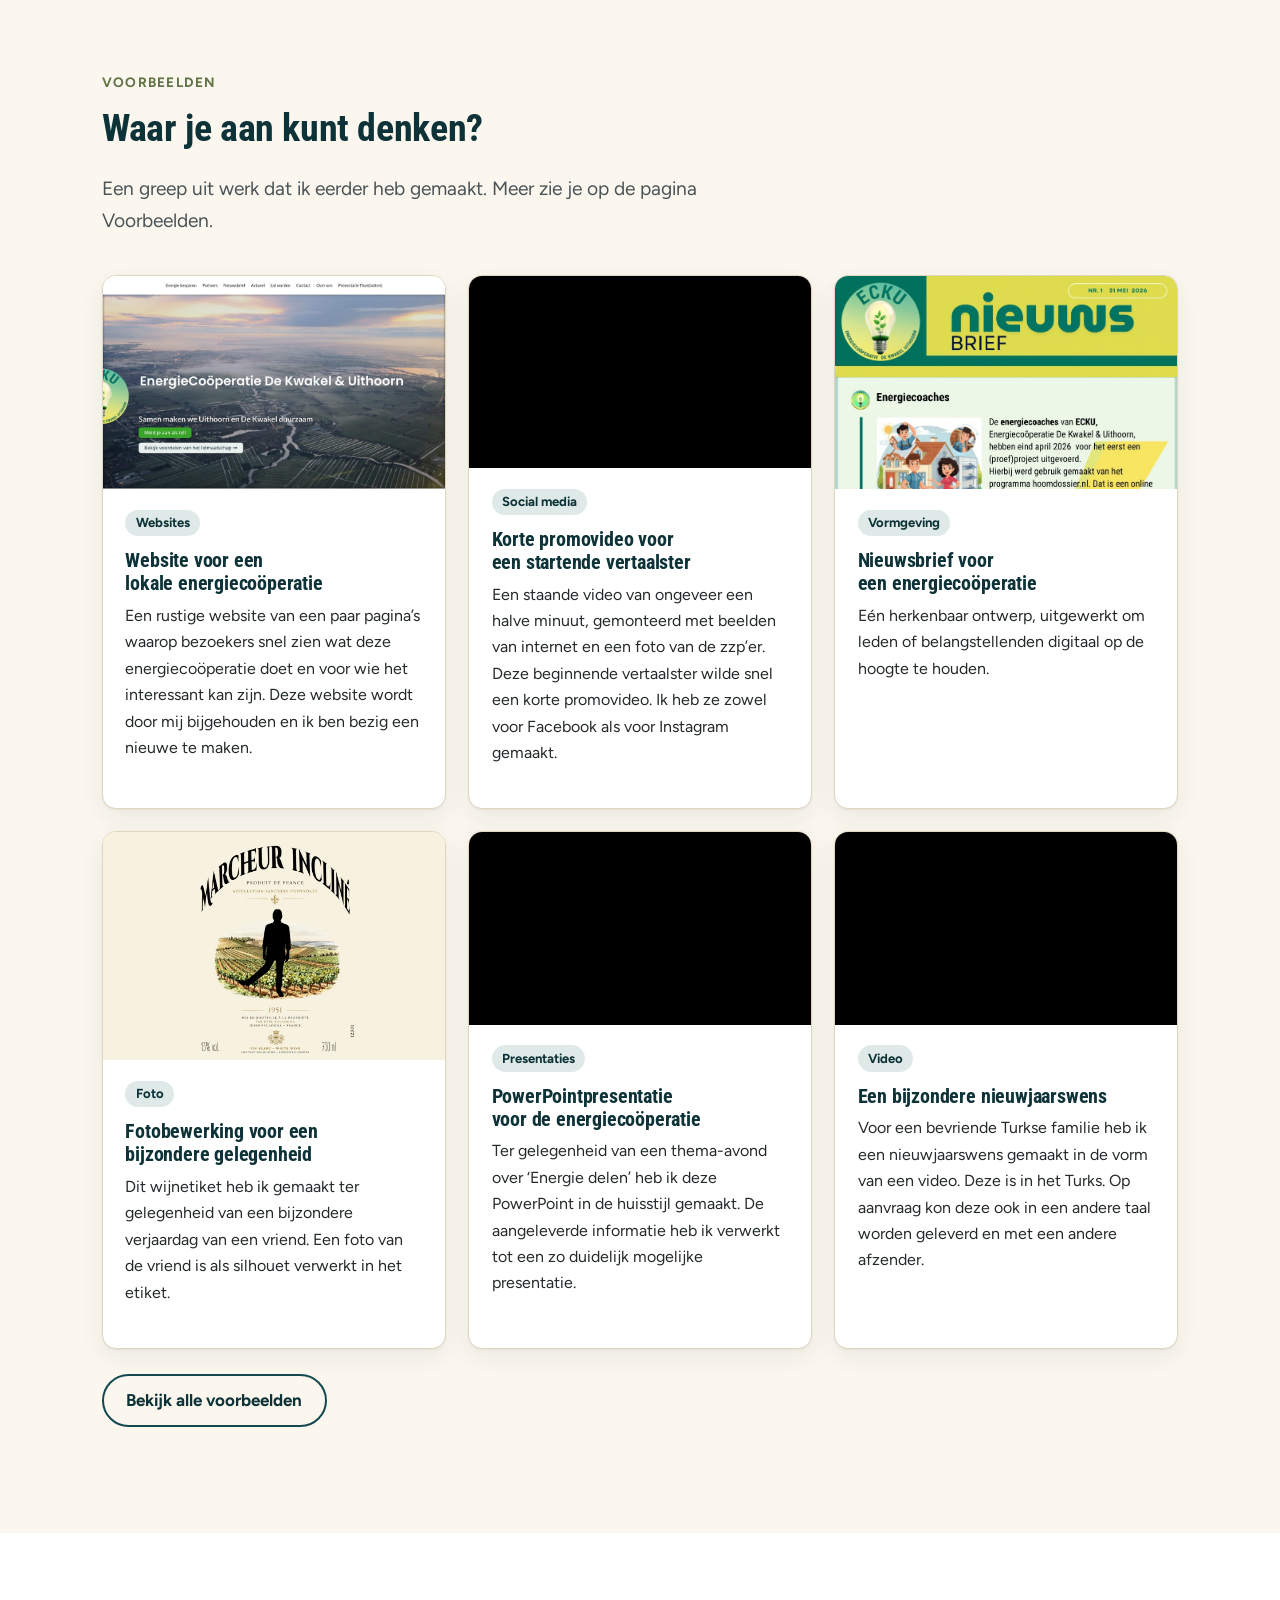
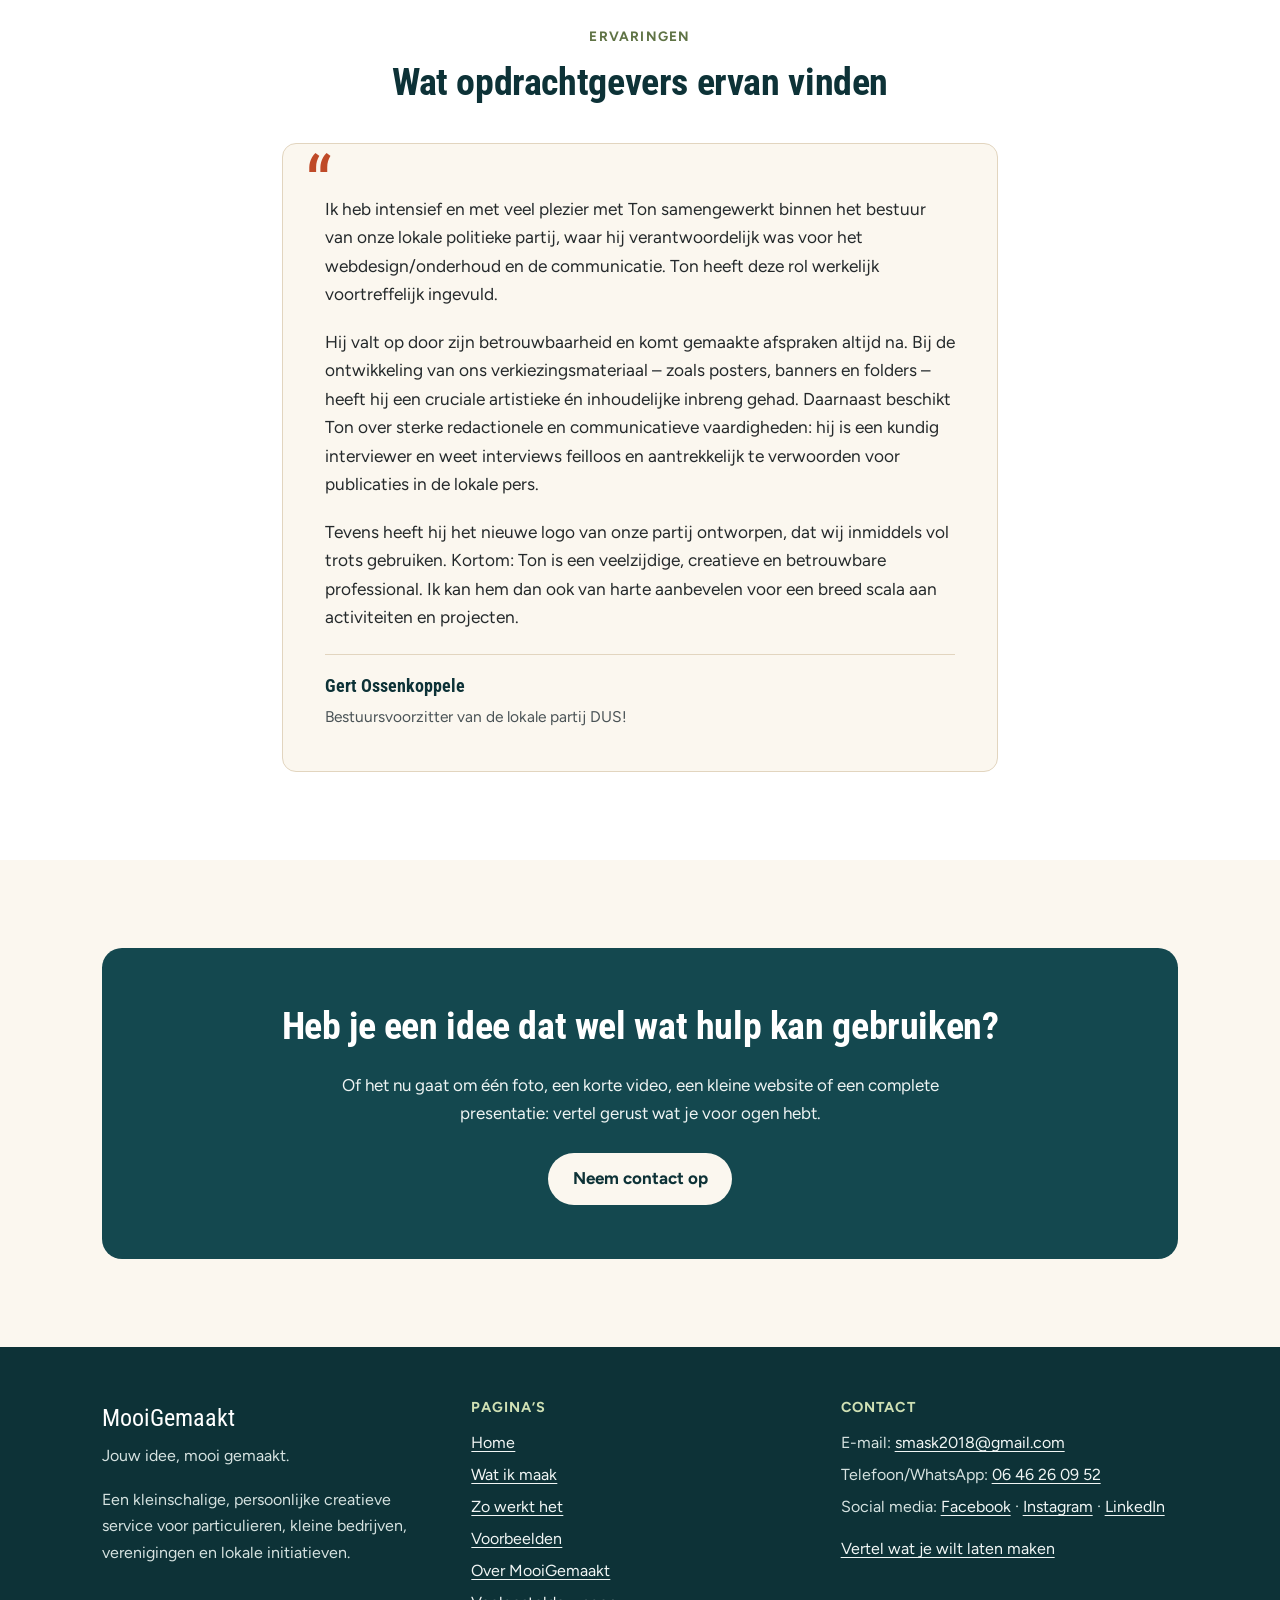
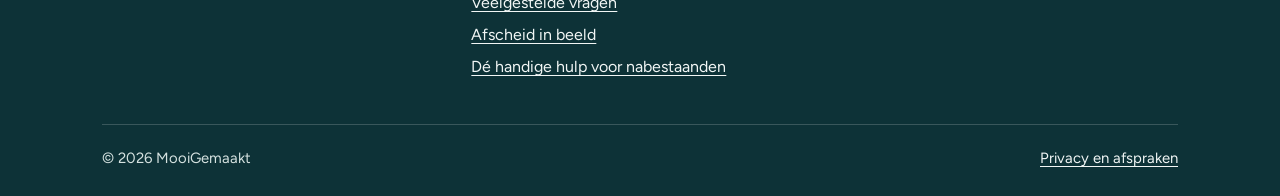
==== commit f5769093: "MooiGemaakt: nieuwe opbouw pagina handige hulp voor nabestaanden Tekst over de volle breedte, blokje" ====
--- a/index.html
+++ b/index.html
@@ -20,7 +20,7 @@
   <link rel="preconnect" href="https://fonts.googleapis.com">
   <link rel="preconnect" href="https://fonts.gstatic.com" crossorigin>
   <link href="https://fonts.googleapis.com/css2?family=Figtree:wght@400;500;600;700&family=Roboto+Condensed:wght@700&display=swap" rel="stylesheet">
-  <link rel="stylesheet" href="css/style.css?v=20261122c">
+  <link rel="stylesheet" href="css/style.css?v=20261123">
   <!-- PLACEHOLDER: vul de gegevens in zodra ze bekend zijn -->
   <script type="application/ld+json">
 {
--- a/css/style.css
+++ b/css/style.css
@@ -849,3 +849,17 @@
 .mg-globe::after { content: ""; position: absolute; left: 18%; right: 18%; bottom: -10%; height: 7%; border-radius: 50%;
   background: radial-gradient(ellipse, rgba(13,50,55,.30), transparent 70%); }
 .mg-globe canvas, .mg-globe img { position: relative; z-index: 1; width: 100%; height: 100%; display: block; border-radius: 50%; }
+
+/* Pagina handige hulp: tekst over de volle breedte, blokjes met voorbeeld en video ernaast */
+.hulp-hero .lead, .hulp-hero p { max-width: none; }
+.hulp-overzicht { display: grid; gap: 2.4rem; align-items: start; }
+.hulp-kaarten { display: grid; grid-template-columns: 1fr; gap: 1rem; }
+.hulp-kaarten .card h3 { hyphens: auto; }
+.hulp-rechts { display: flex; flex-direction: column; gap: 2.4rem; }
+.hulp-video h2 { margin-top: 0; }
+@media (min-width: 560px) {
+  .hulp-kaarten { grid-template-columns: 1fr 1fr; }
+}
+@media (min-width: 980px) {
+  .hulp-overzicht { grid-template-columns: minmax(0, 1fr) minmax(0, 1fr); gap: 3rem; }
+}
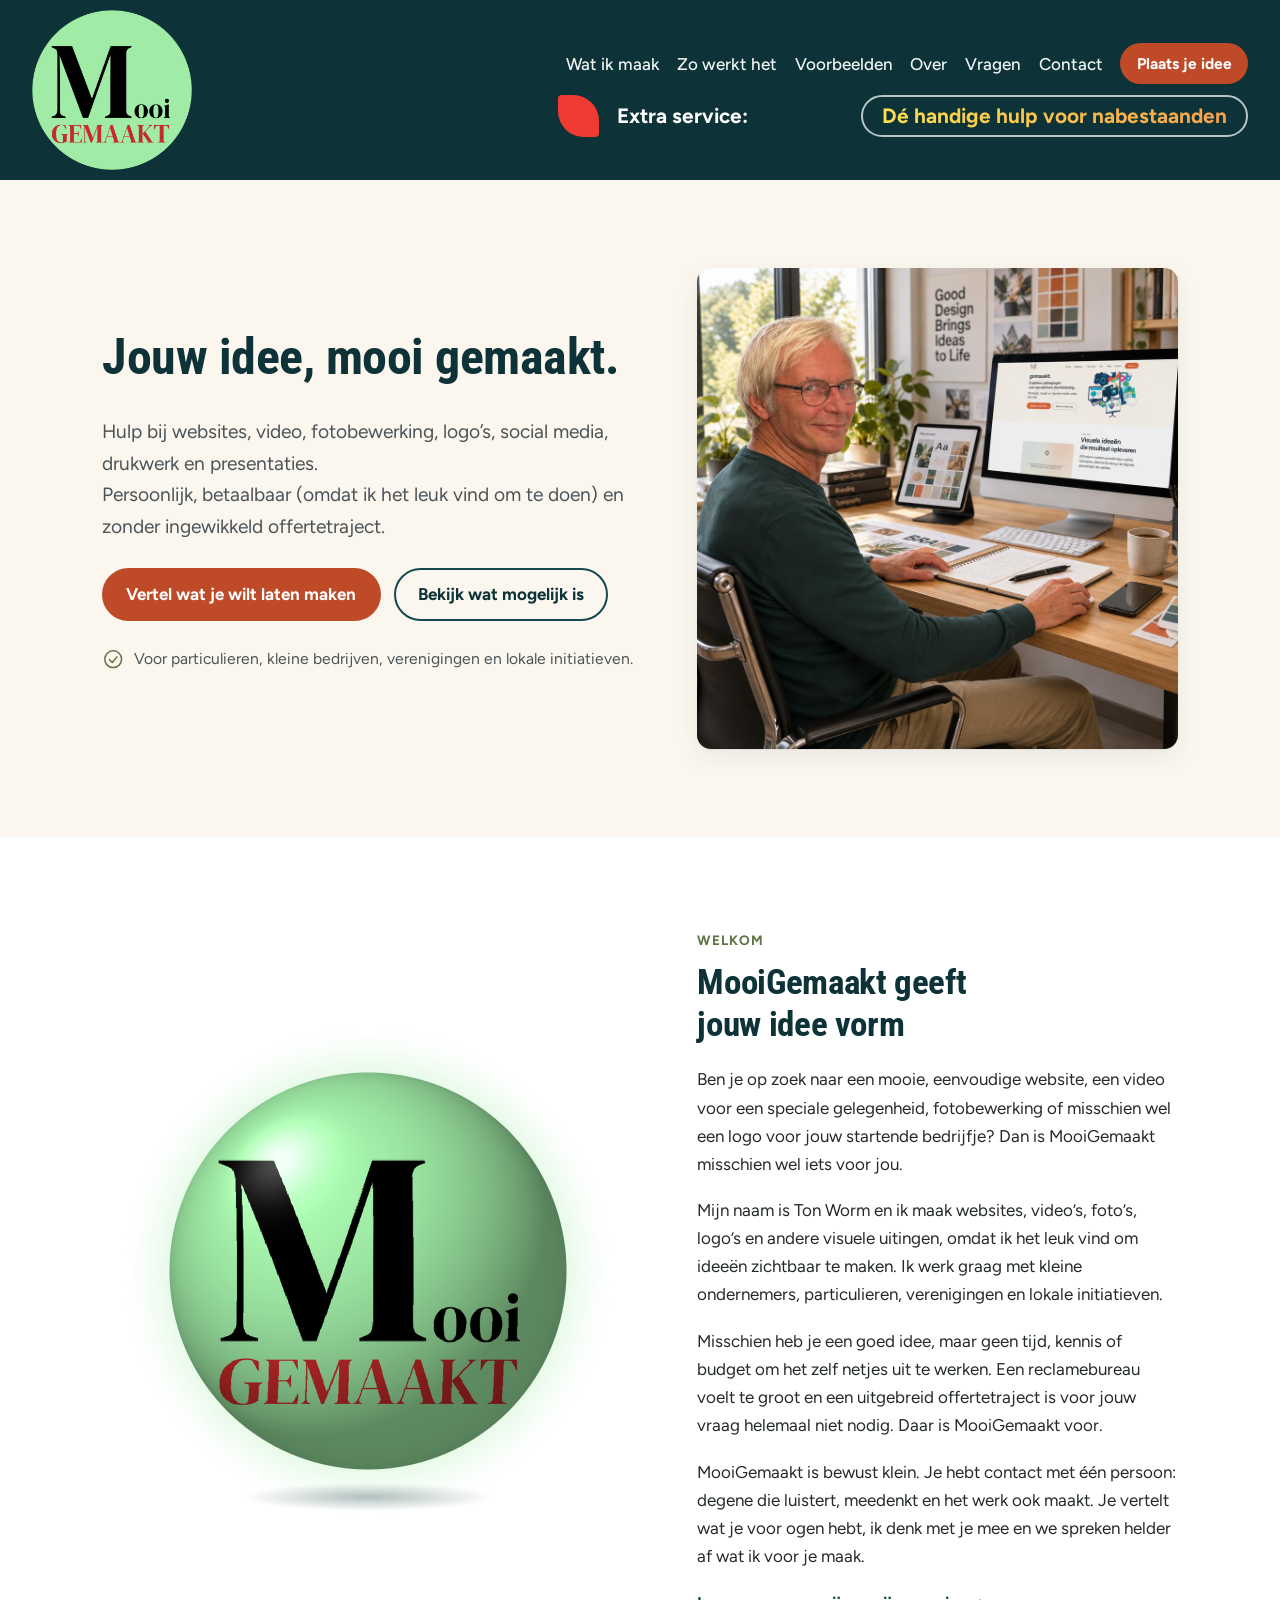
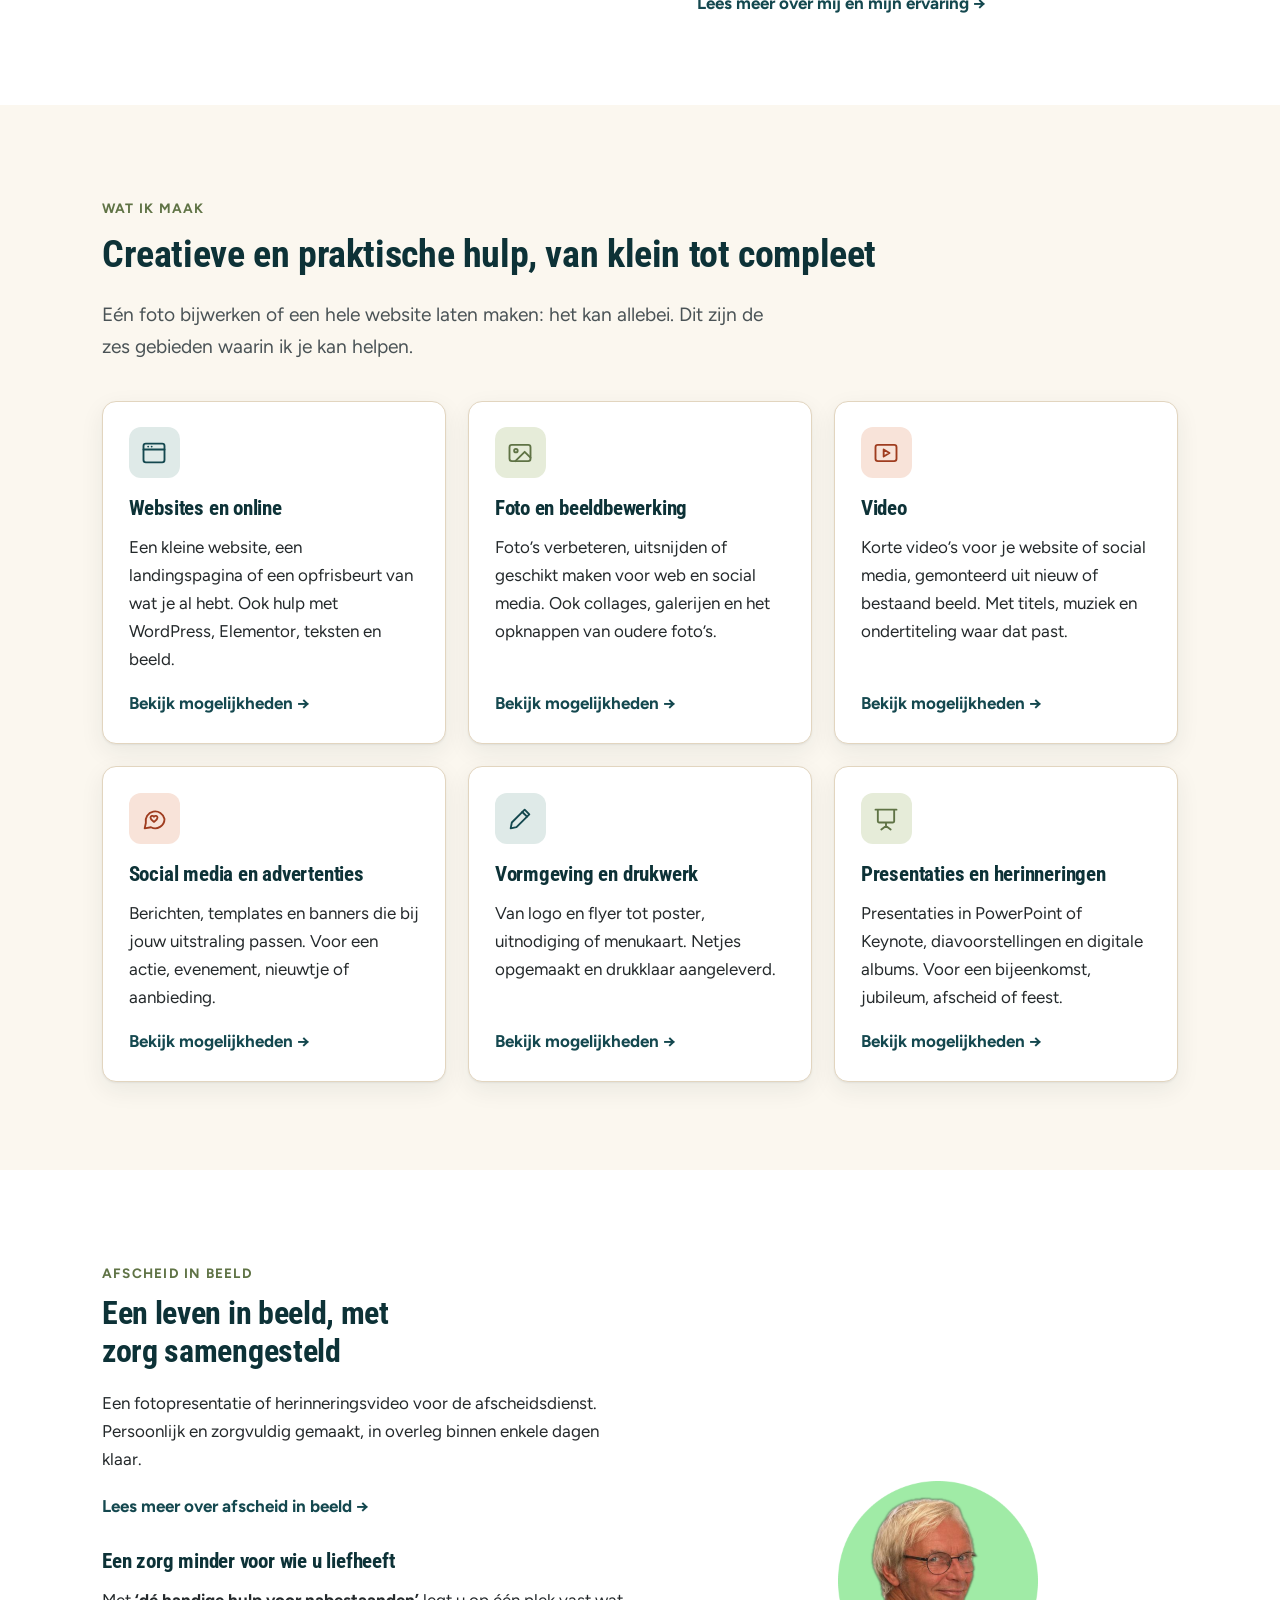
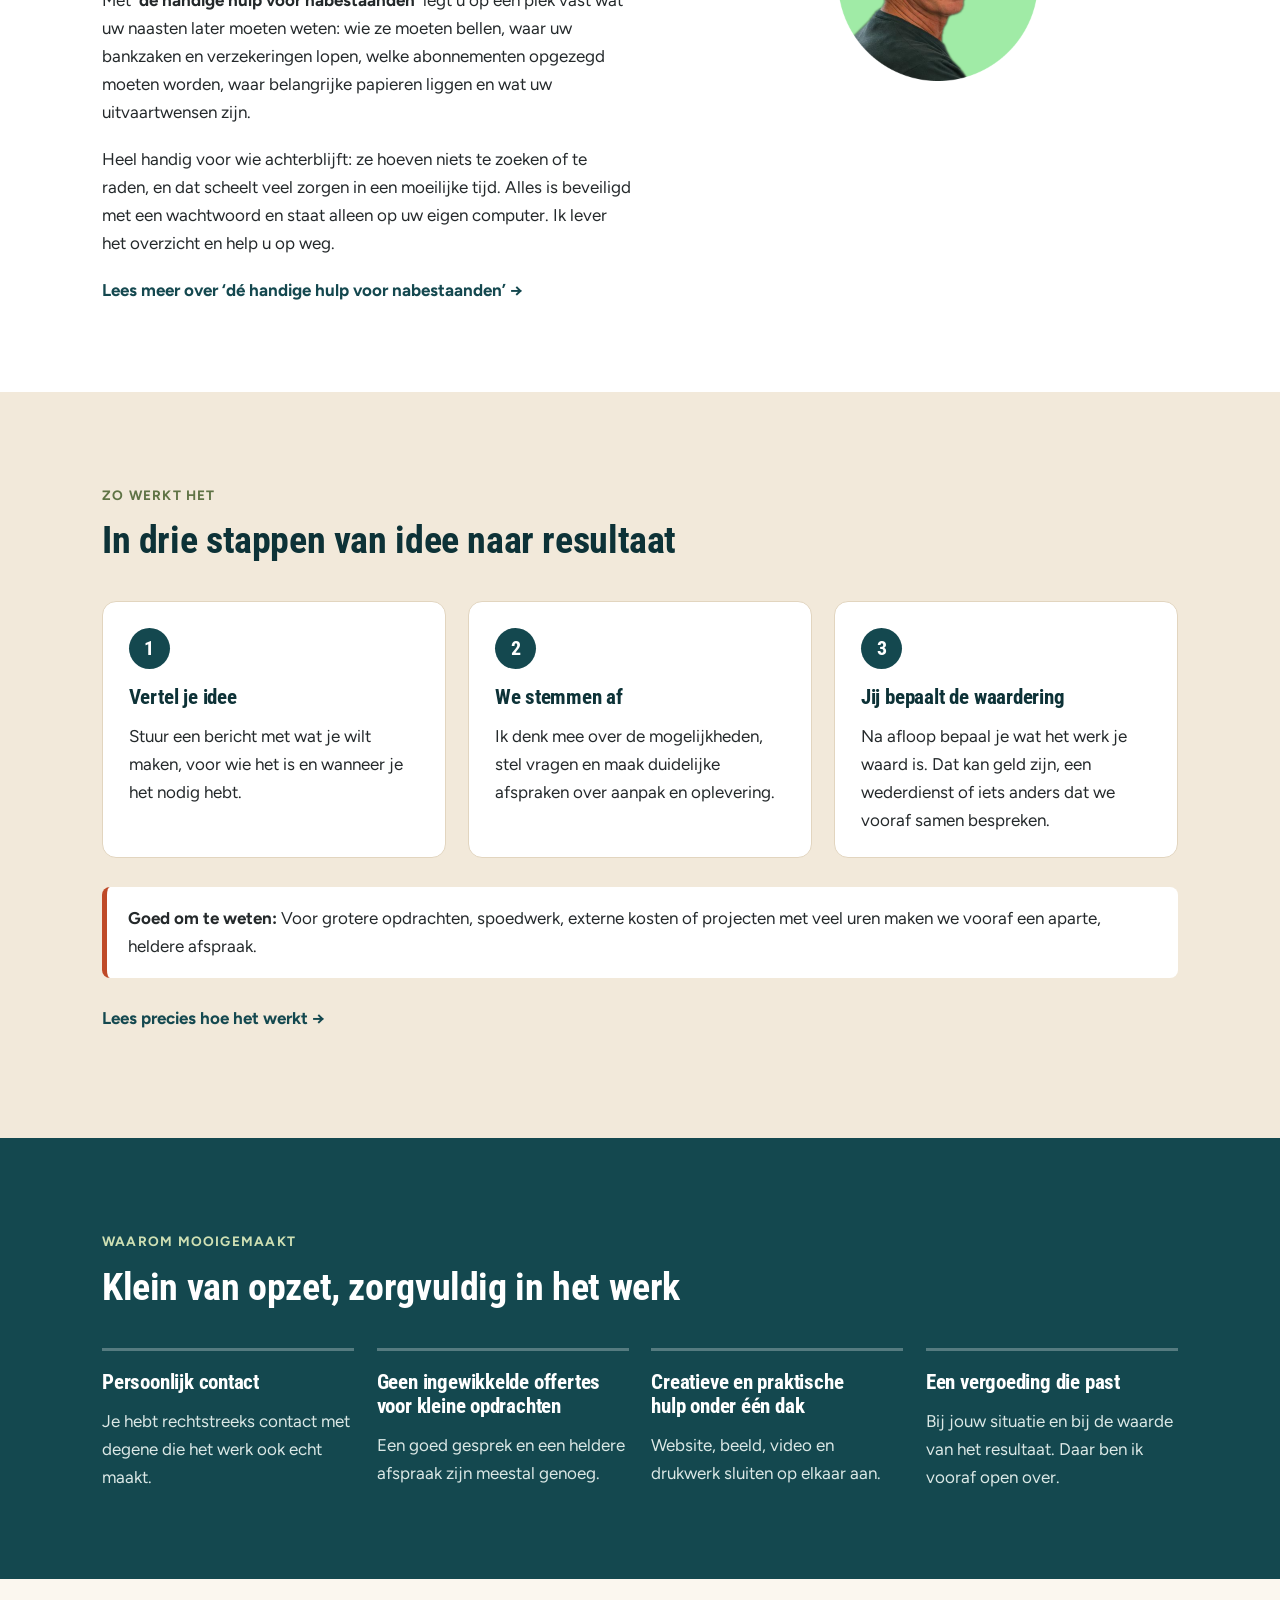
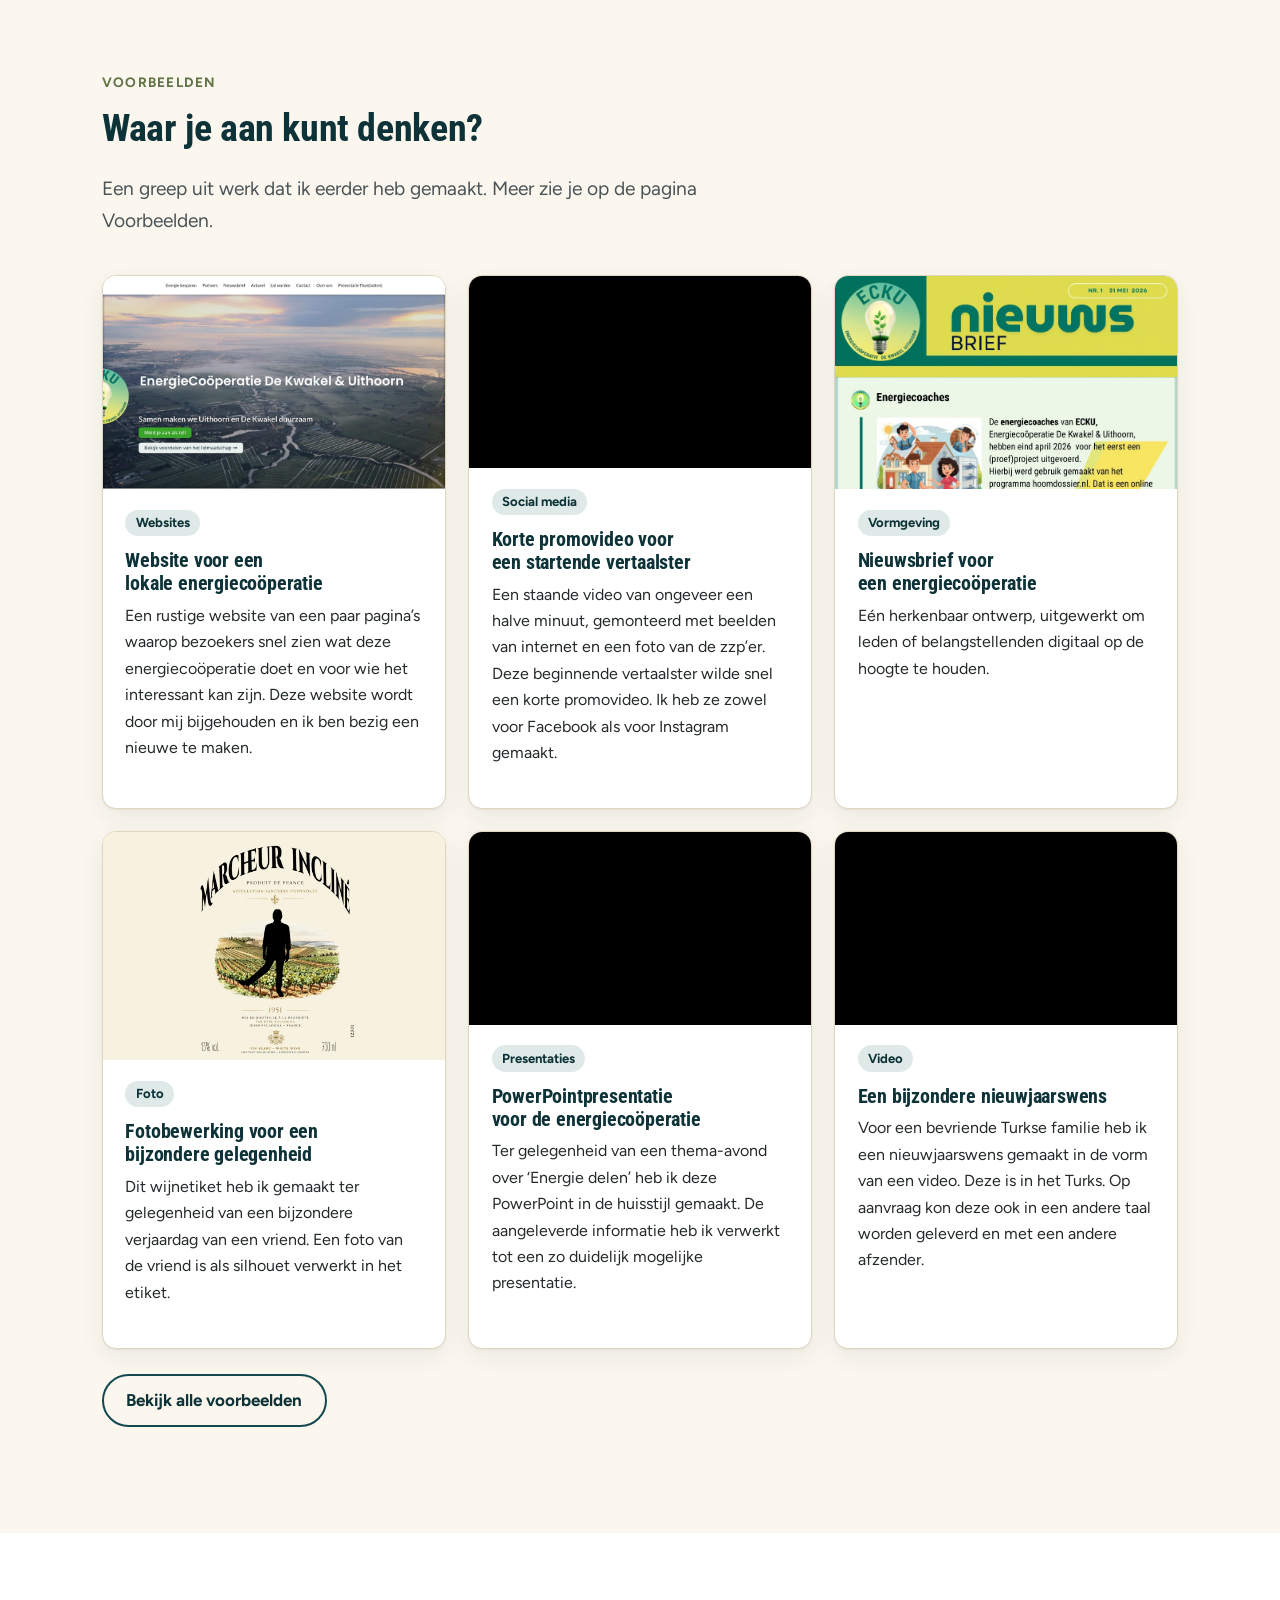
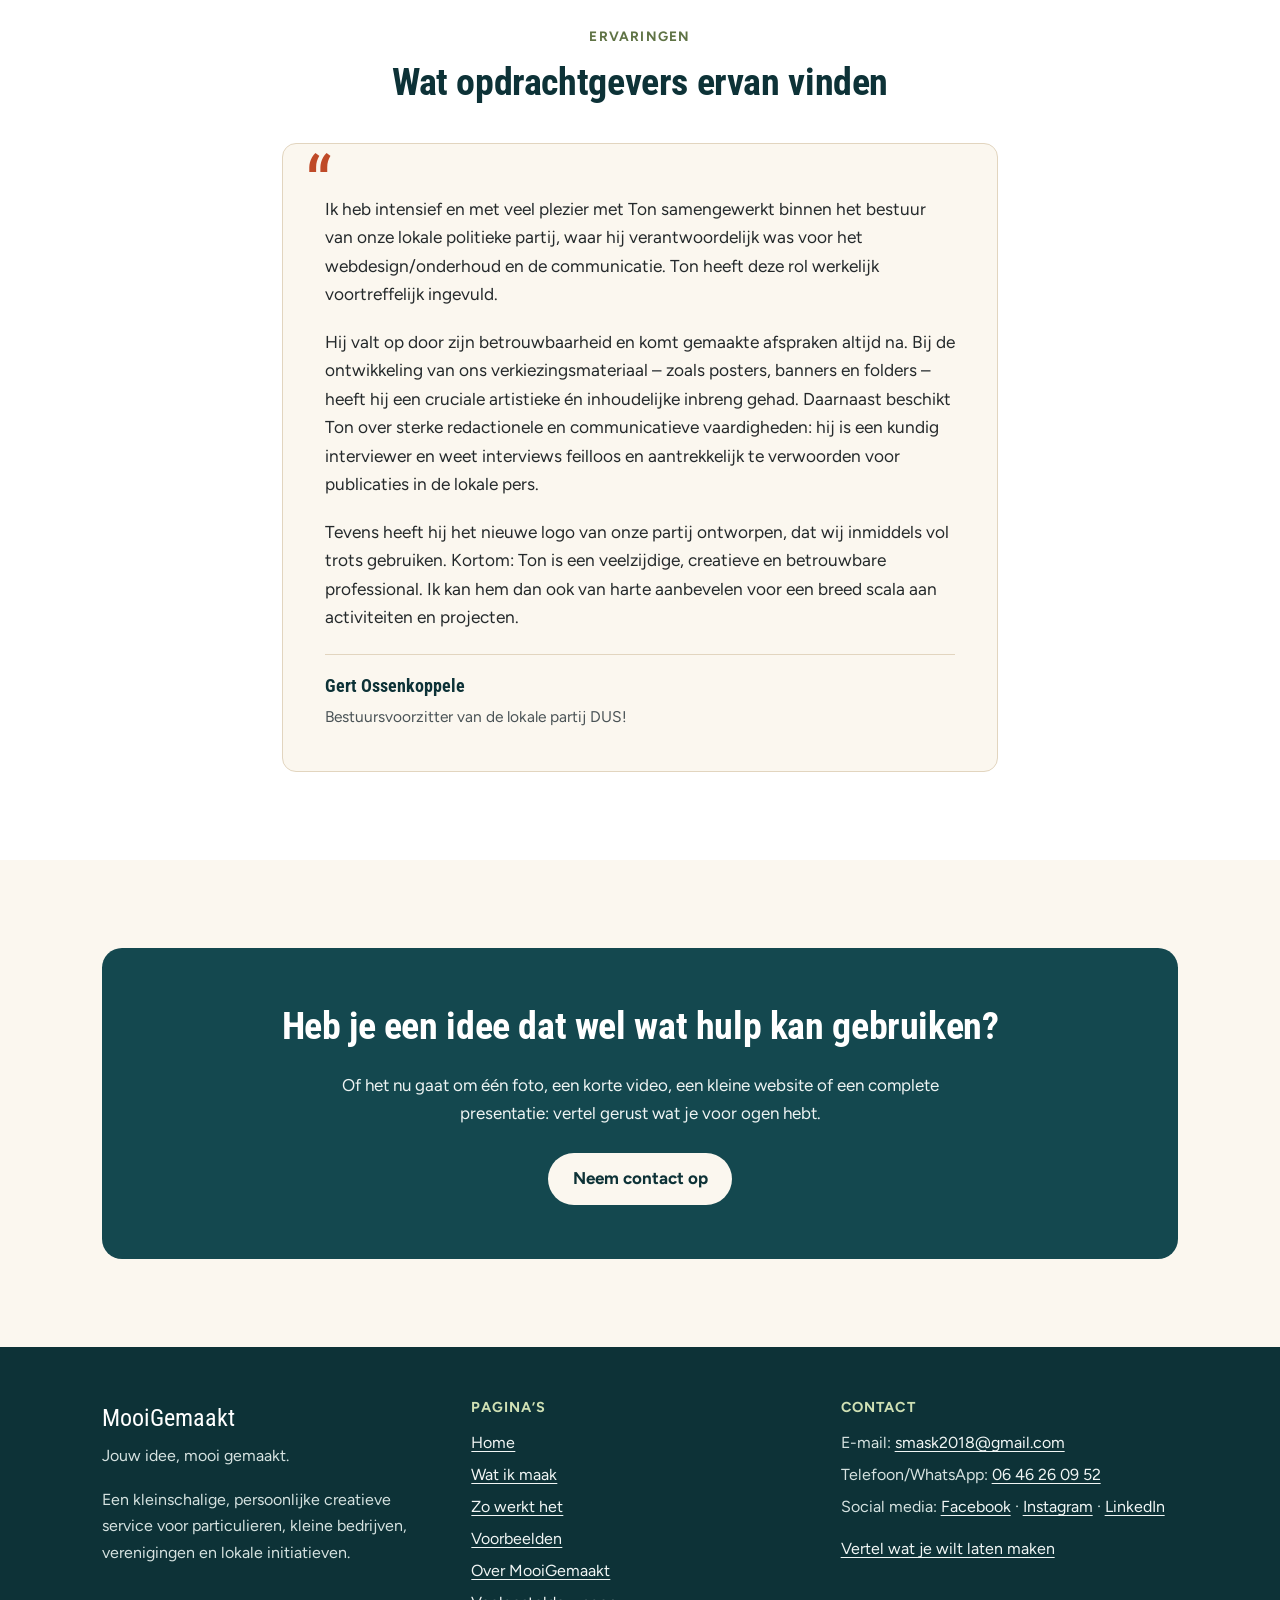
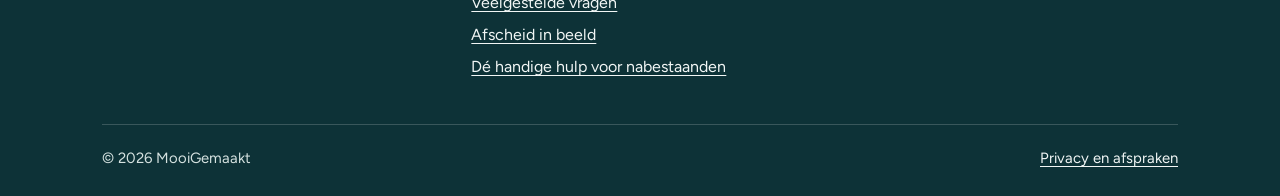
==== commit 500455aa: "MooiGemaakt: EHBO op voorkant handleiding, onderste blokjes op hoogte van de video Co-Authored-By: C" ====
--- a/index.html
+++ b/index.html
@@ -20,7 +20,7 @@
   <link rel="preconnect" href="https://fonts.googleapis.com">
   <link rel="preconnect" href="https://fonts.gstatic.com" crossorigin>
   <link href="https://fonts.googleapis.com/css2?family=Figtree:wght@400;500;600;700&family=Roboto+Condensed:wght@700&display=swap" rel="stylesheet">
-  <link rel="stylesheet" href="css/style.css?v=20261123">
+  <link rel="stylesheet" href="css/style.css?v=20261123c">
   <!-- PLACEHOLDER: vul de gegevens in zodra ze bekend zijn -->
   <script type="application/ld+json">
 {
--- a/css/style.css
+++ b/css/style.css
@@ -852,14 +852,26 @@
 
 /* Pagina handige hulp: tekst over de volle breedte, blokjes met voorbeeld en video ernaast */
 .hulp-hero .lead, .hulp-hero p { max-width: none; }
-.hulp-overzicht { display: grid; gap: 2.4rem; align-items: start; }
+.hulp-overzicht { display: grid; gap: 1rem; align-items: start; }
 .hulp-kaarten { display: grid; grid-template-columns: 1fr; gap: 1rem; }
 .hulp-kaarten .card h3 { hyphens: auto; }
-.hulp-rechts { display: flex; flex-direction: column; gap: 2.4rem; }
+.hulp-voorbeeld { margin-top: 1.4rem; }
+.hulp-video { margin-top: 1.4rem; }
 .hulp-video h2 { margin-top: 0; }
 @media (min-width: 560px) {
   .hulp-kaarten { grid-template-columns: 1fr 1fr; }
 }
+/* computer: blokjes 1-4 naast het voorbeeld, blokjes 5-8 op gelijke hoogte met de video */
 @media (min-width: 980px) {
-  .hulp-overzicht { grid-template-columns: minmax(0, 1fr) minmax(0, 1fr); gap: 3rem; }
-}
+  .hulp-overzicht {
+    grid-template-columns: minmax(0, 1fr) minmax(0, 1fr);
+    grid-template-areas: "boven voorbeeld" ". videokop" "onder videoframe";
+    column-gap: 3rem; row-gap: 0;
+  }
+  .hulp-kaarten--boven { grid-area: boven; }
+  .hulp-kaarten--onder { grid-area: onder; }
+  .hulp-voorbeeld { grid-area: voorbeeld; margin-top: 0; }
+  .hulp-video { display: contents; }
+  .hulp-videokop { grid-area: videokop; padding-top: 2.4rem; }
+  .hulp-video .video-frame { grid-area: videoframe; }
+}
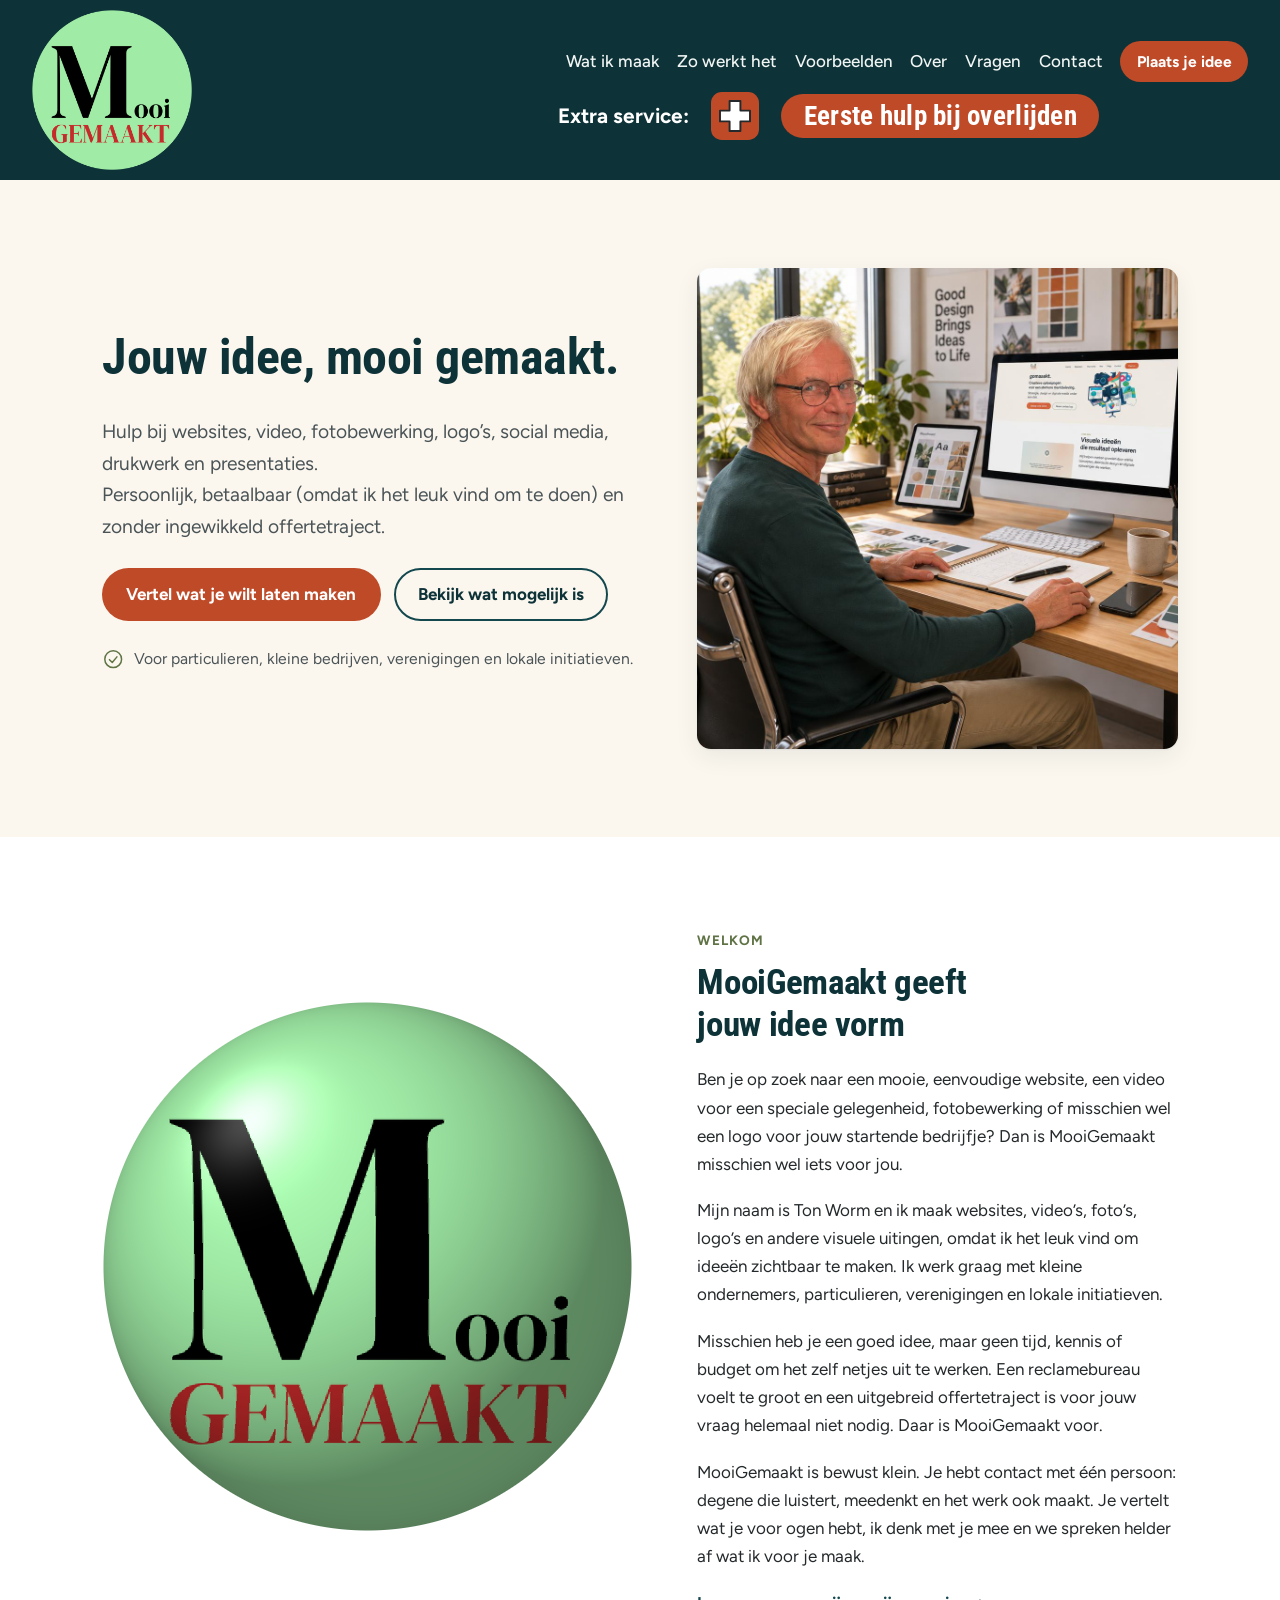
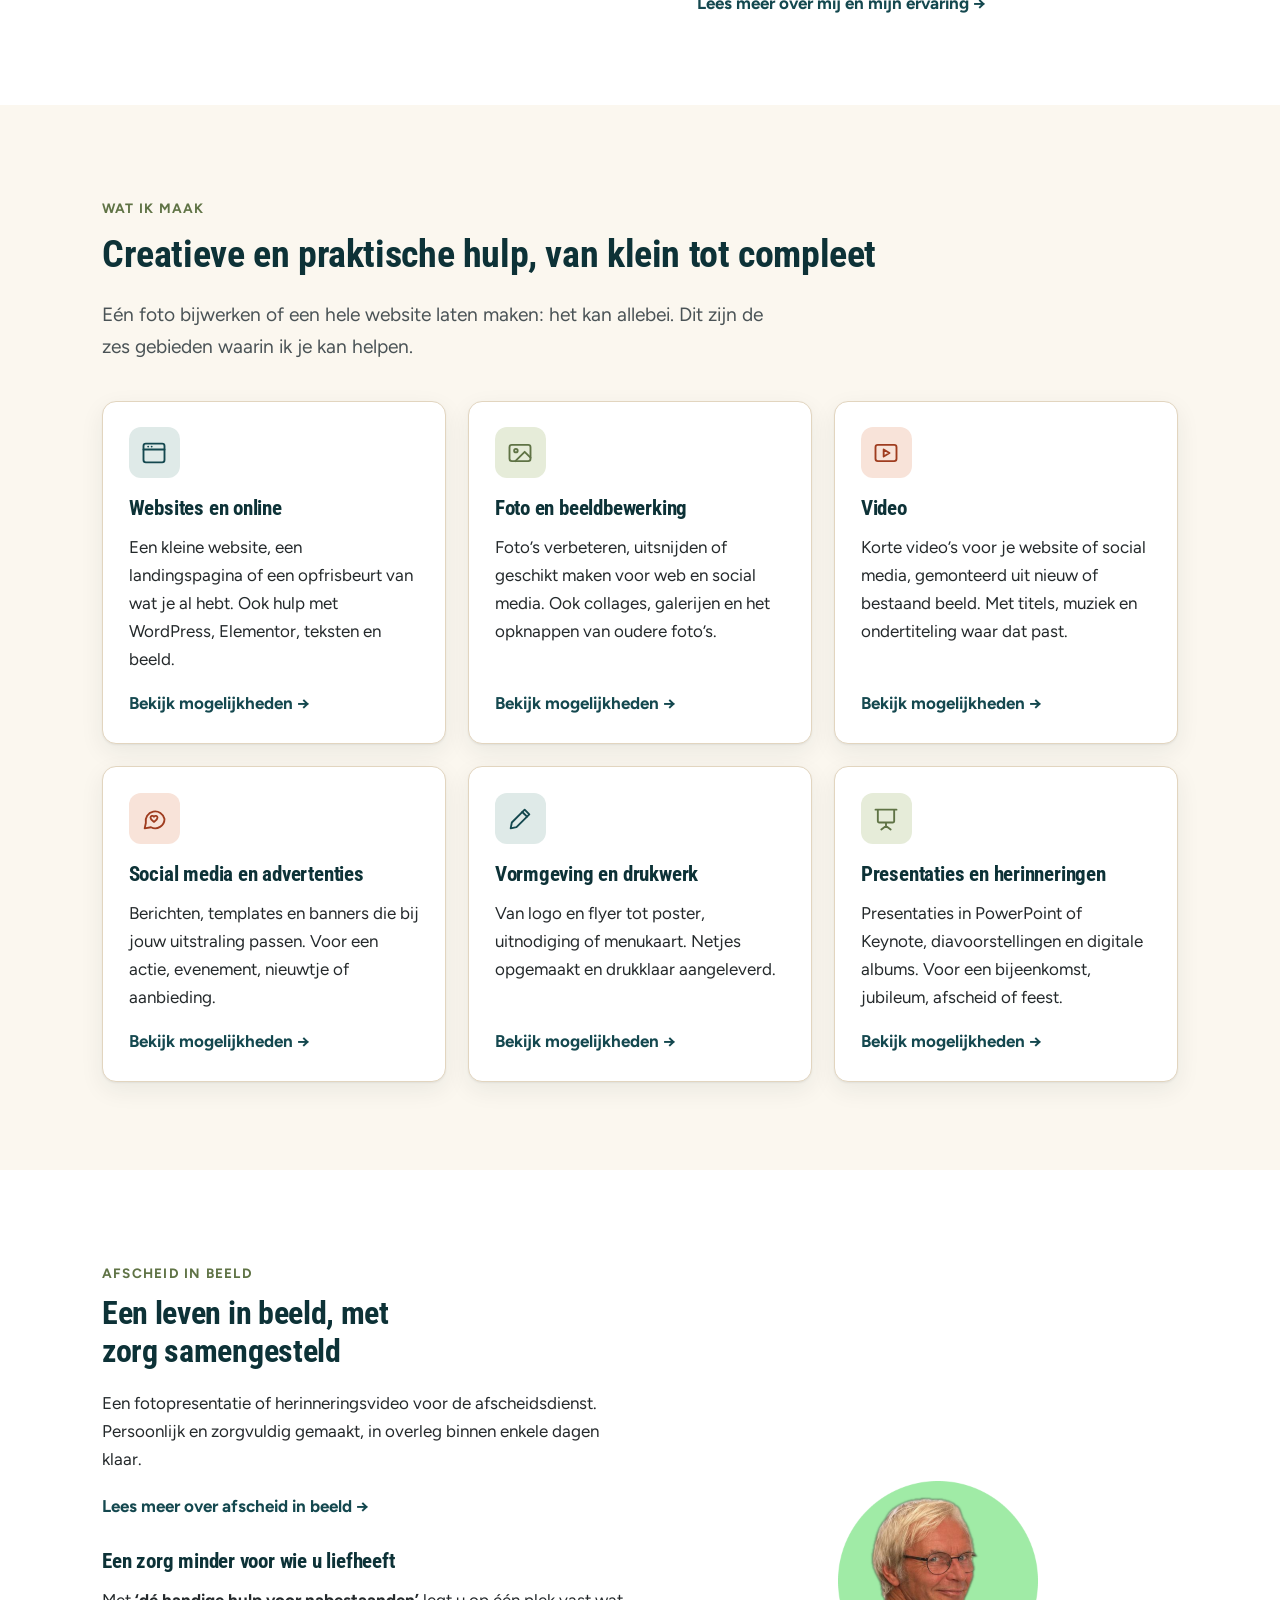
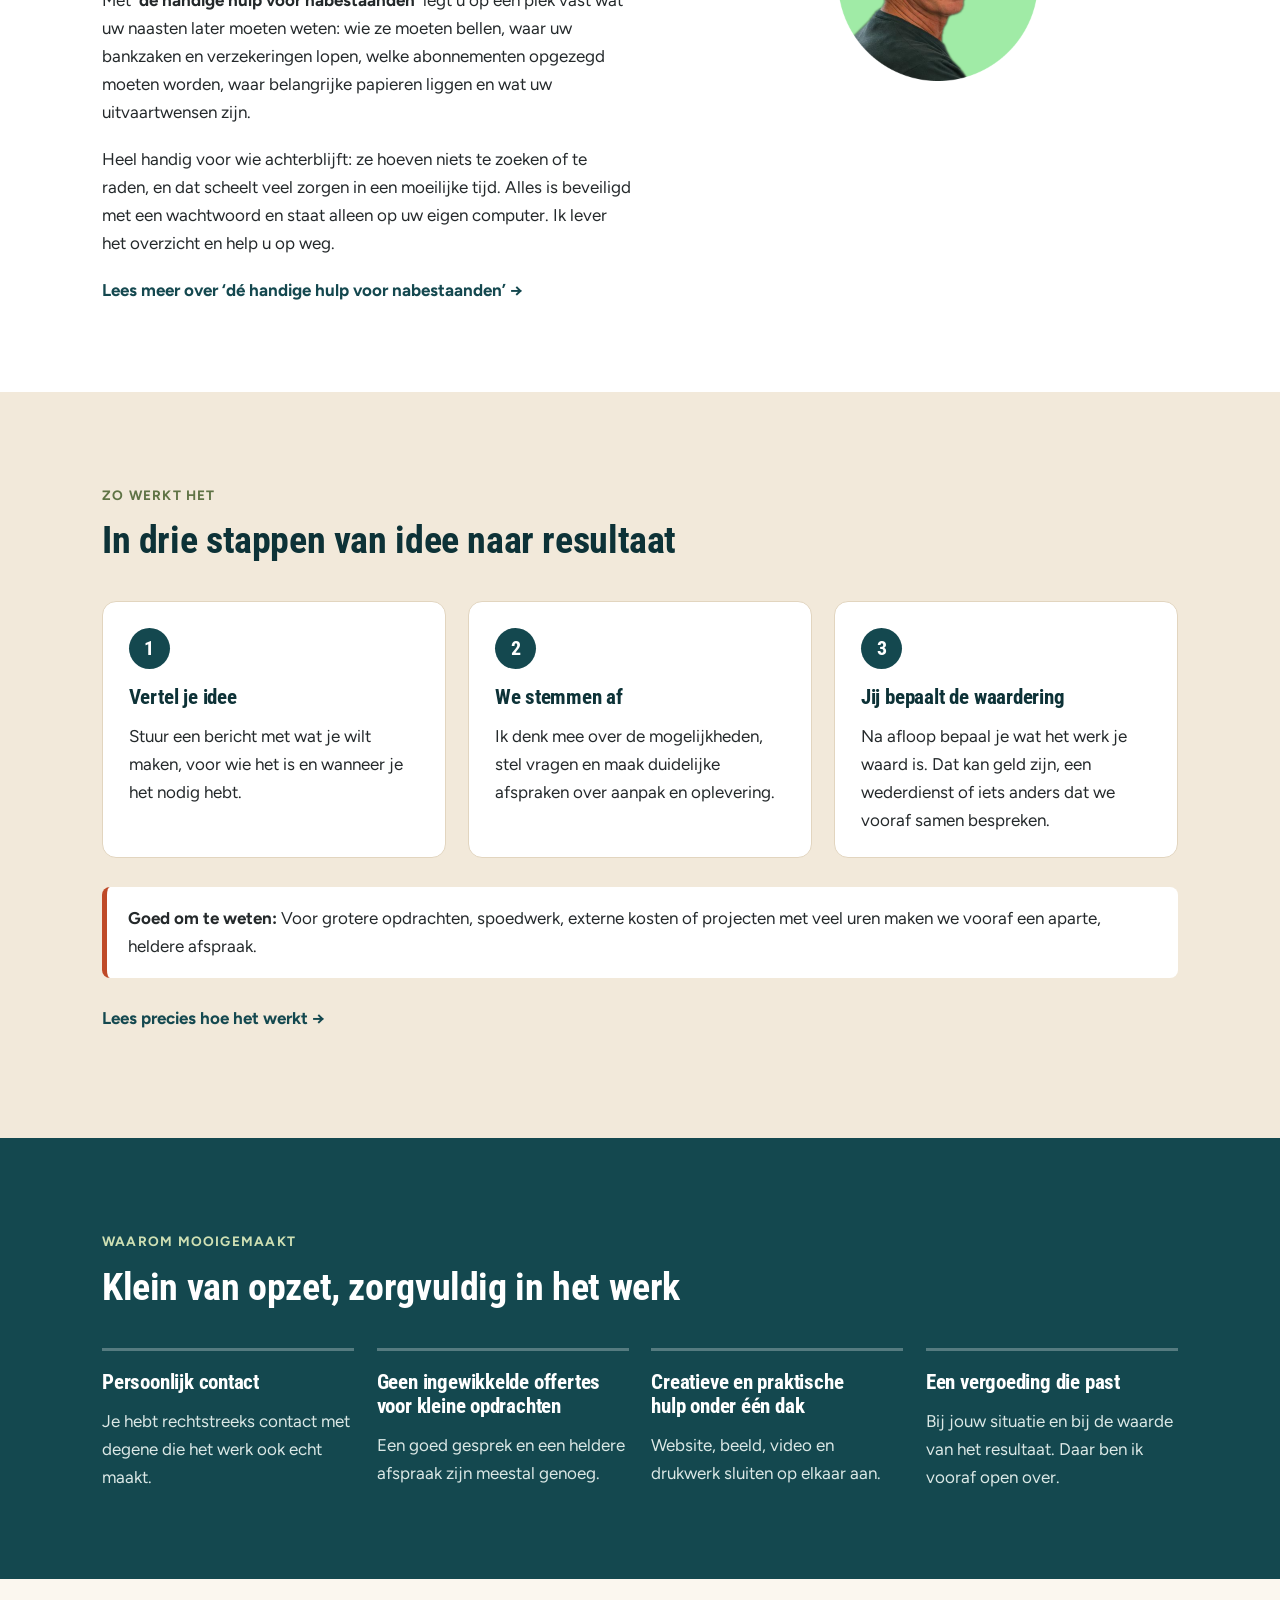
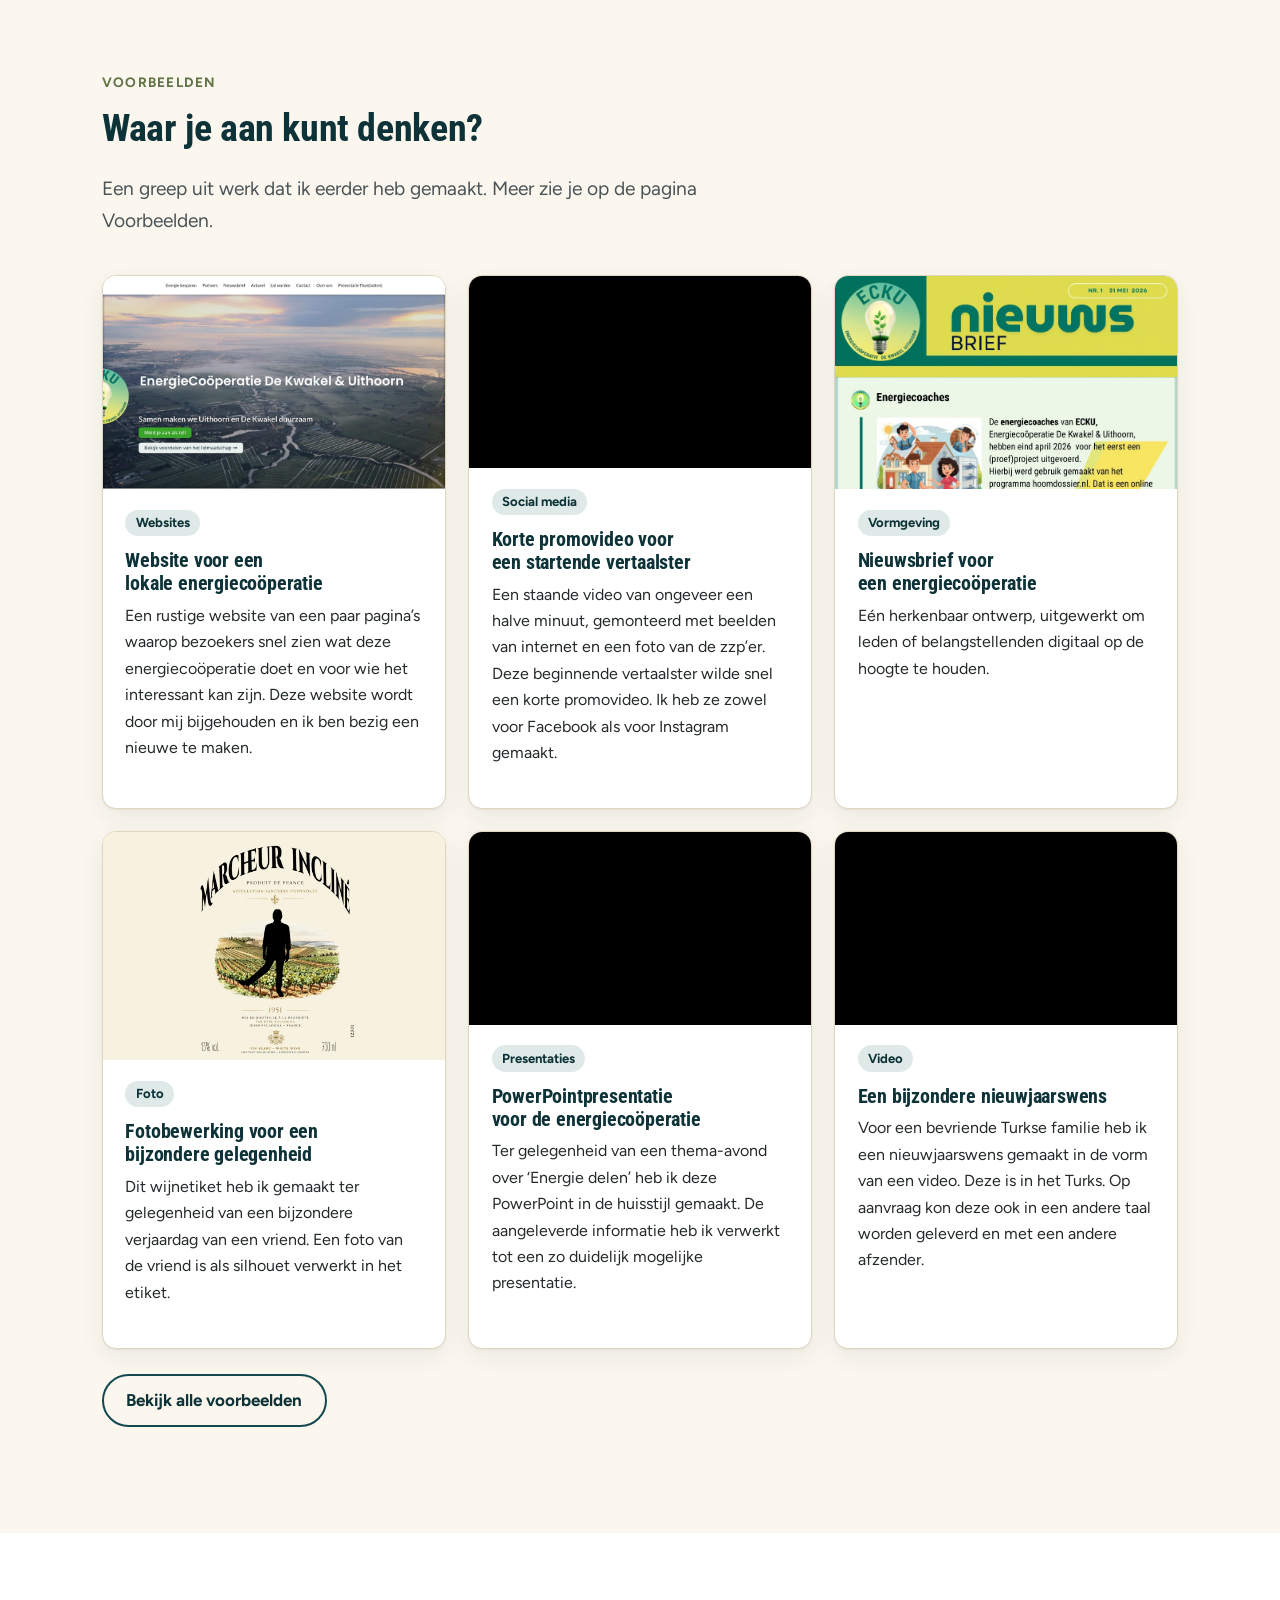
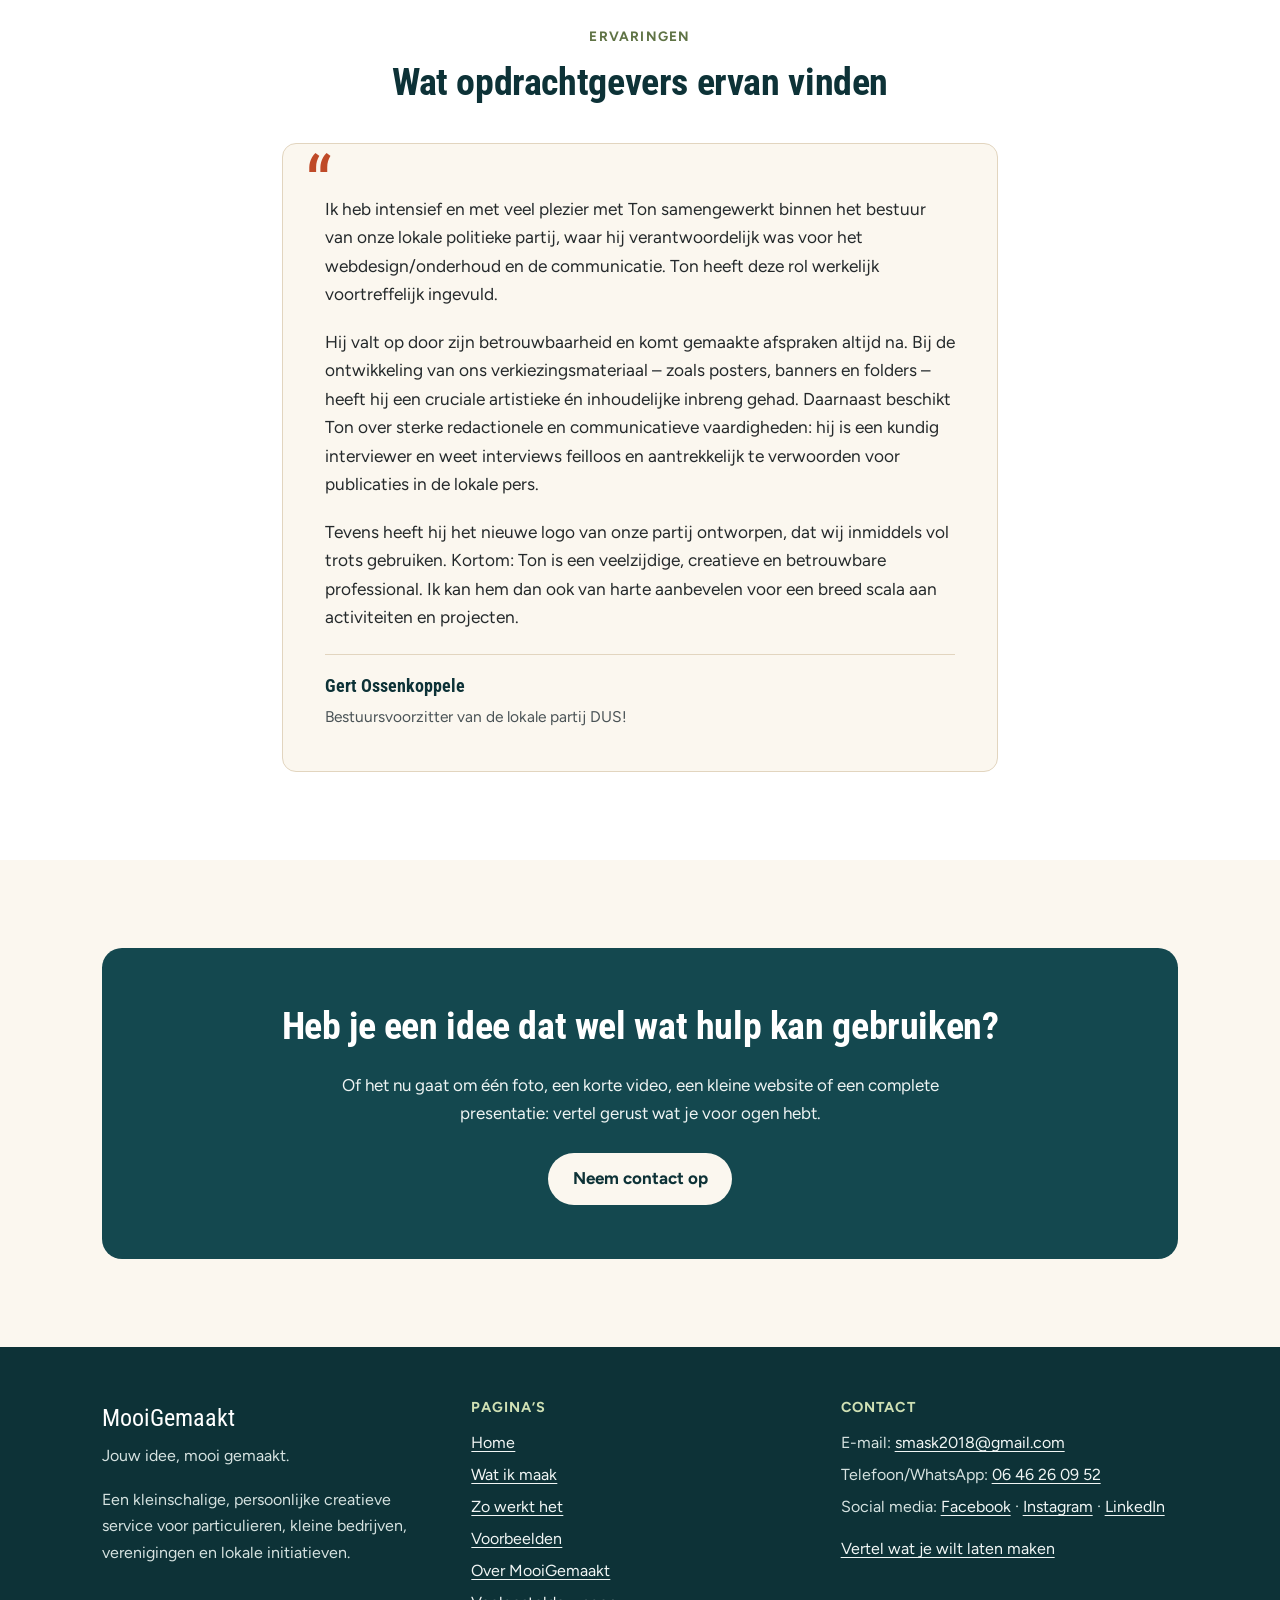
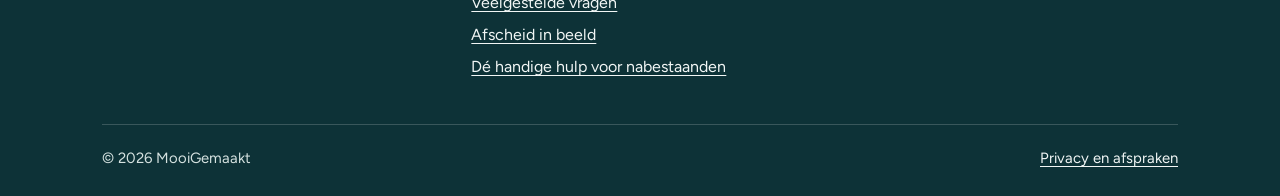
==== commit caa03730: "MooiGemaakt: kopregel "Extra service: Eerste hulp bij overlijden" met kruis; blokjes onderaan gelijk" ====
--- a/index.html
+++ b/index.html
@@ -20,7 +20,7 @@
   <link rel="preconnect" href="https://fonts.googleapis.com">
   <link rel="preconnect" href="https://fonts.gstatic.com" crossorigin>
   <link href="https://fonts.googleapis.com/css2?family=Figtree:wght@400;500;600;700&family=Roboto+Condensed:wght@700&display=swap" rel="stylesheet">
-  <link rel="stylesheet" href="css/style.css?v=20261123c">
+  <link rel="stylesheet" href="css/style.css?v=20261123e">
   <!-- PLACEHOLDER: vul de gegevens in zodra ze bekend zijn -->
   <script type="application/ld+json">
 {
@@ -62,9 +62,9 @@
           <li><a href="contact.html">Contact</a></li>
         </ul>
         <div class="header-extra">
-          <span class="header-extra-blad" aria-hidden="true"></span>
           <span class="header-extra-label">Extra service:</span>
-          <a class="btn header-hulp" href="nabestaanden.html"><span class="header-hulp-tekst">Dé handige hulp voor nabestaanden</span></a>
+          <svg class="header-extra-kruis" viewBox="0 0 40 40" aria-hidden="true"><rect width="40" height="40" rx="9" fill="#bf4a28"/><path d="M15.5 7.5h9v8h8v9h-8v8h-9v-8h-8v-9h8z" fill="#ffffff" stroke="#24292b" stroke-width="1.6" stroke-linejoin="round"/></svg>
+          <a class="btn header-hulp" href="nabestaanden.html">Eerste hulp bij overlijden</a>
         </div>
         <a class="btn btn-primary btn-small" href="contact.html">Plaats je idee</a>
       </nav>
--- a/css/style.css
+++ b/css/style.css
@@ -822,33 +822,23 @@
   .header-extra { grid-column: 1 / -1; grid-row: 2; justify-self: stretch; }
 }
 
-/* Regel "Extra service: Dé handige hulp voor nabestaanden" onder het menu */
-.header-extra { display: flex; align-items: center; flex-wrap: wrap; gap: 0.6rem 1.1rem; }
-.header-extra-blad {
-  flex: none; width: 2.6rem; height: 2.6rem; background: #f03a32;
-  border-radius: 4px 62% 4px 62%;
-}
+/* Regel "Extra service: [kruis] Eerste hulp bij overlijden" onder het menu */
+.header-extra { display: flex; align-items: center; flex-wrap: wrap; gap: 0.6rem 1.4rem; }
 .header-extra-label { font-weight: 700; font-size: 1.3rem; color: var(--white); white-space: nowrap; }
-.header-hulp { margin-left: auto; padding: 0.4rem 1.2rem; font-size: 1.3rem; }
-.header-hulp-tekst {
-  font-weight: 700; color: #f8c64a;
-  background: linear-gradient(90deg, #fbe04f 0%, #f7a04a 100%);
-  -webkit-background-clip: text; background-clip: text; -webkit-text-fill-color: transparent;
-}
+.header-extra-kruis { flex: none; display: block; width: 3rem; height: 3rem; }
+.header-hulp {
+  background: var(--coral); color: var(--white); border: 0;
+  font-family: var(--font-head); font-weight: 700; font-size: 1.7rem; letter-spacing: 0.01em;
+  padding: 0.35rem 1.4rem; line-height: 1.2;
+}
+.header-hulp:hover { background: var(--coral-dark); color: var(--white); }
+.header-hulp[aria-current="page"] { background: var(--coral-dark); box-shadow: none; border: 0; }
 @media (max-width: 960px) {
   .header-extra { padding-top: 0.4rem; }
-  .header-extra-blad { width: 1.9rem; height: 1.9rem; }
+  .header-extra-kruis { width: 2rem; height: 2rem; }
   .header-extra-label { font-size: 1.1rem; }
-  .header-hulp { margin-left: 0; flex: 1 1 100%; font-size: 1.1rem; white-space: normal; text-align: center; }
-}
-
-/* Draaiend logo (wereldbol) naast het welkomstblok */
-.mg-globe { --globe-size: min(78vw, 400px); position: relative; width: var(--globe-size); aspect-ratio: 1; margin-inline: auto; }
-.mg-globe::before { content: ""; position: absolute; inset: -9%; border-radius: 50%;
-  background: radial-gradient(circle, rgba(160,235,166,.45) 52%, rgba(160,235,166,.18) 62%, transparent 71%); filter: blur(6px); }
-.mg-globe::after { content: ""; position: absolute; left: 18%; right: 18%; bottom: -10%; height: 7%; border-radius: 50%;
-  background: radial-gradient(ellipse, rgba(13,50,55,.30), transparent 70%); }
-.mg-globe canvas, .mg-globe img { position: relative; z-index: 1; width: 100%; height: 100%; display: block; border-radius: 50%; }
+  .header-hulp { flex: 1 1 100%; font-size: 1.2rem; white-space: normal; text-align: center; }
+}
 
 /* Pagina handige hulp: tekst over de volle breedte, blokjes met voorbeeld en video ernaast */
 .hulp-hero .lead, .hulp-hero p { max-width: none; }
@@ -865,11 +855,11 @@
 @media (min-width: 980px) {
   .hulp-overzicht {
     grid-template-columns: minmax(0, 1fr) minmax(0, 1fr);
-    grid-template-areas: "boven voorbeeld" ". videokop" "onder videoframe";
+    grid-template-areas: "boven voorbeeld" "onder videokop" "onder videoframe";
     column-gap: 3rem; row-gap: 0;
   }
   .hulp-kaarten--boven { grid-area: boven; }
-  .hulp-kaarten--onder { grid-area: onder; }
+  .hulp-kaarten--onder { grid-area: onder; align-self: end; } /* onderkant gelijk met de video */
   .hulp-voorbeeld { grid-area: voorbeeld; margin-top: 0; }
   .hulp-video { display: contents; }
   .hulp-videokop { grid-area: videokop; padding-top: 2.4rem; }
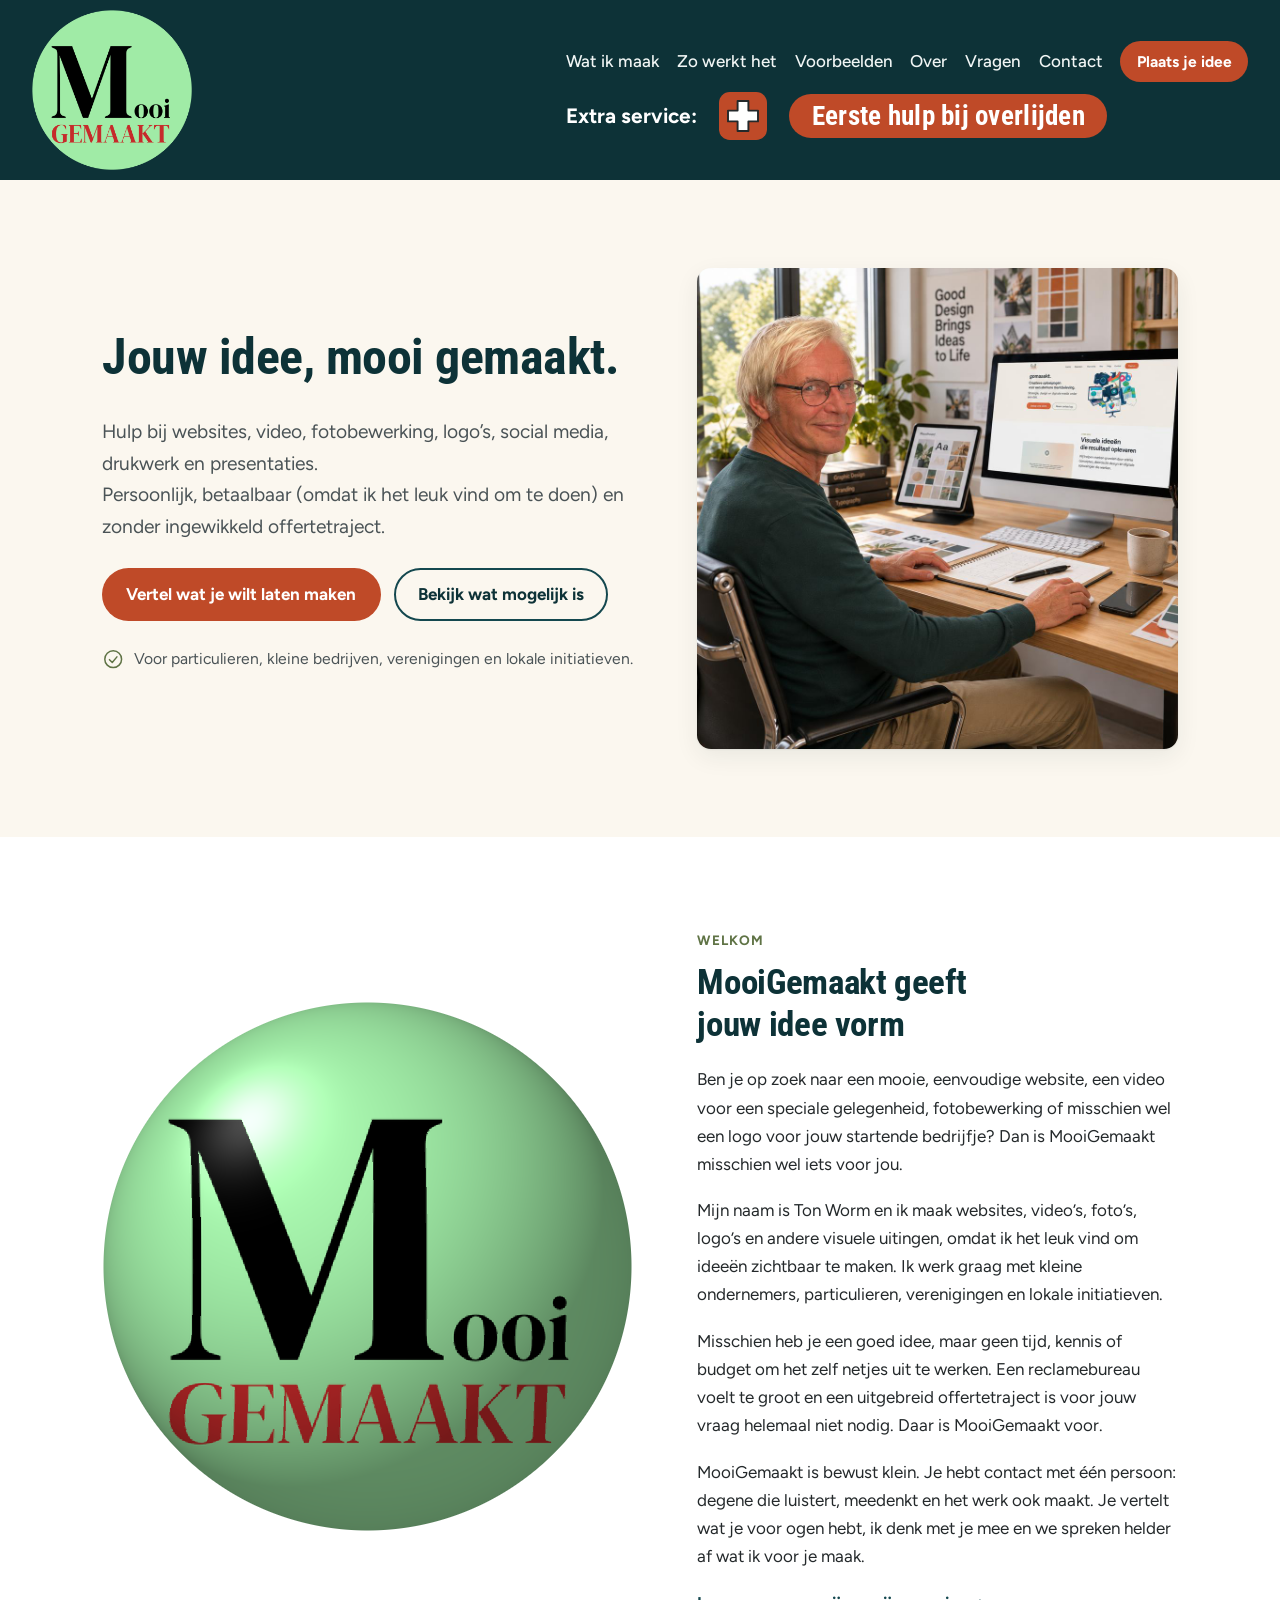
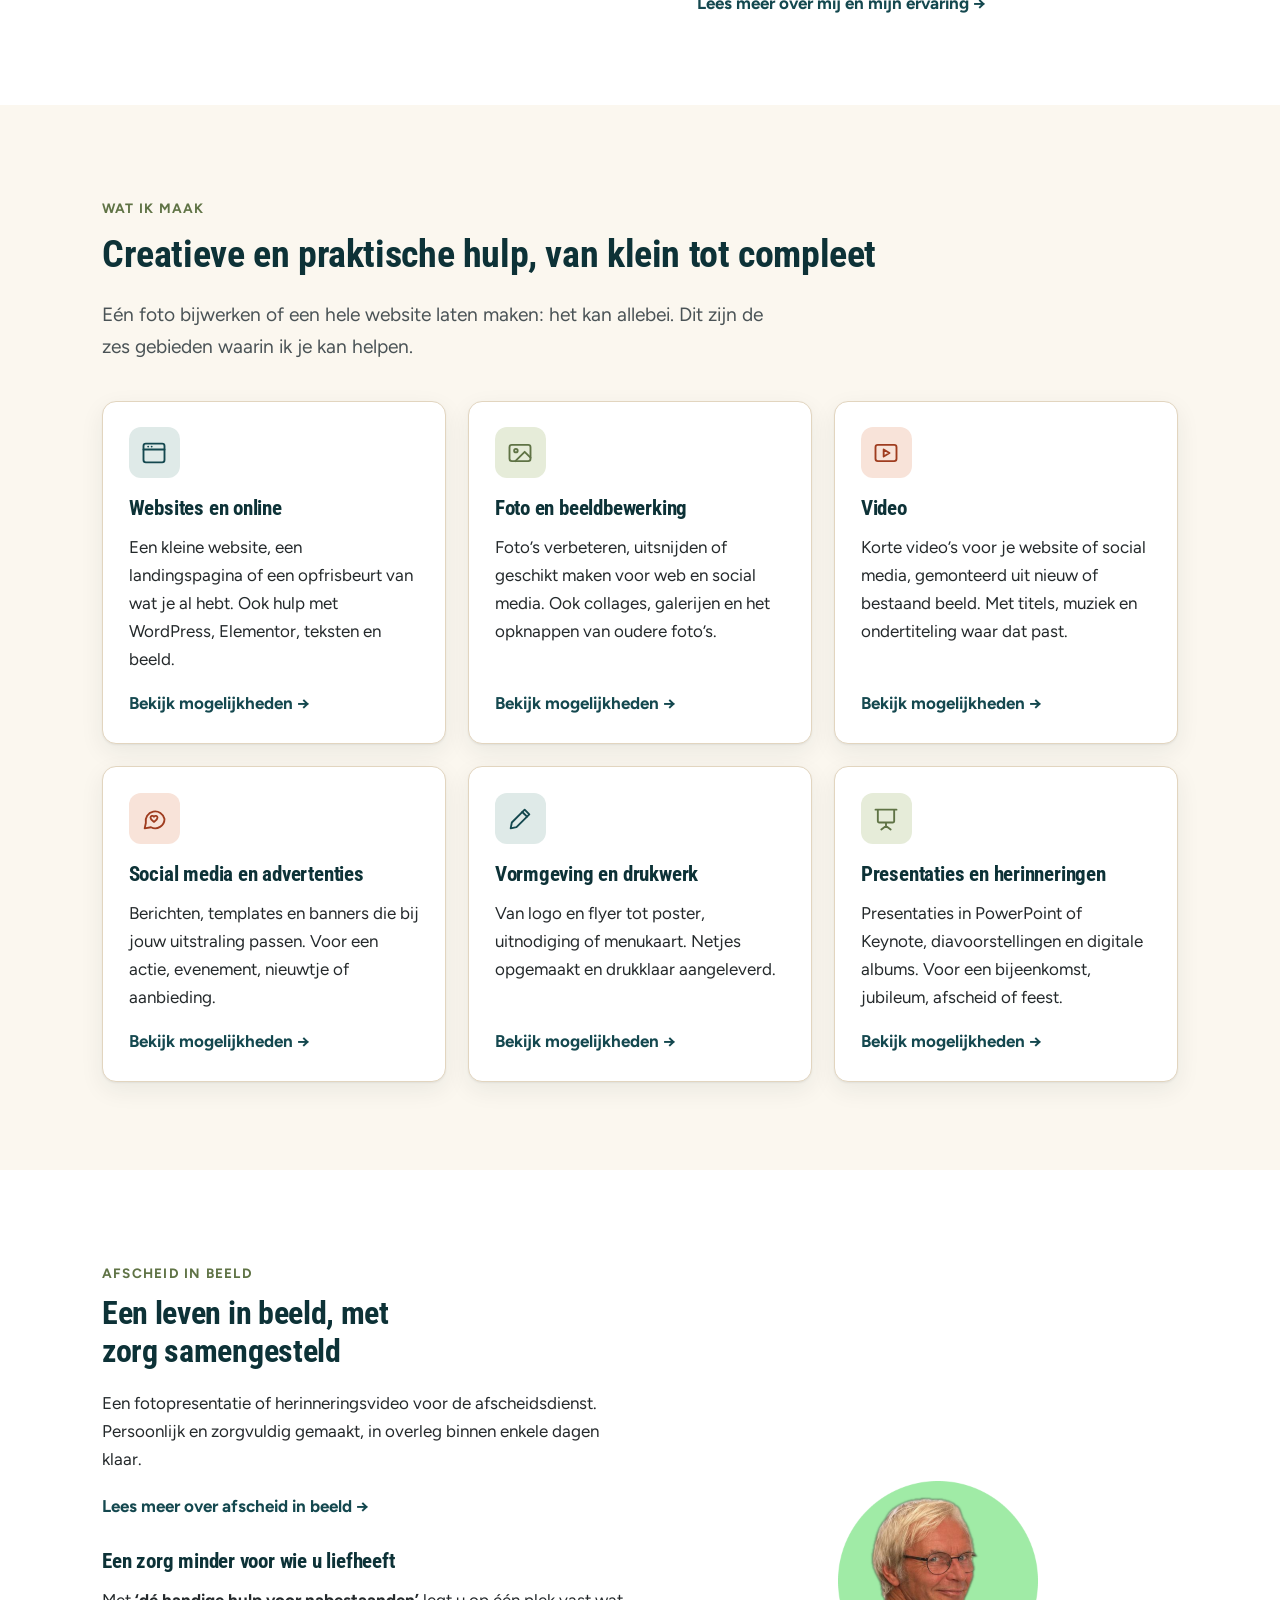
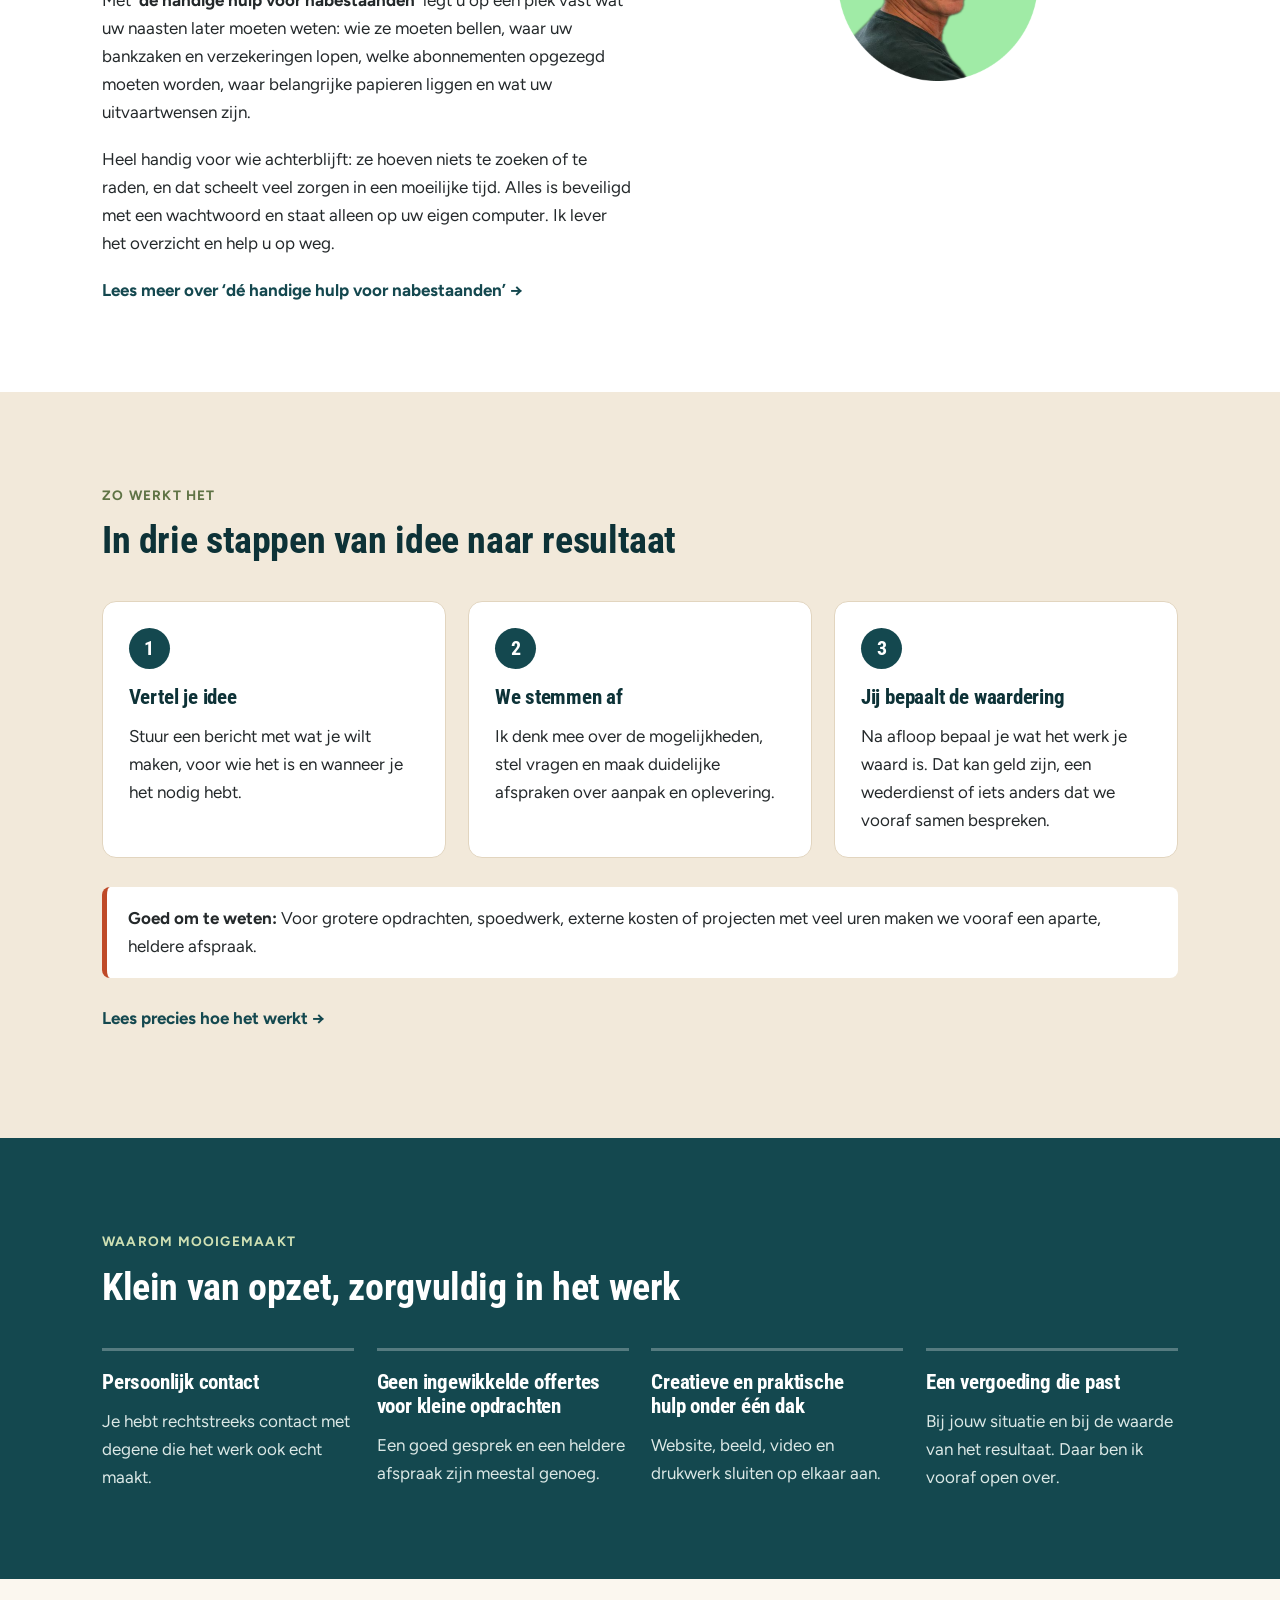
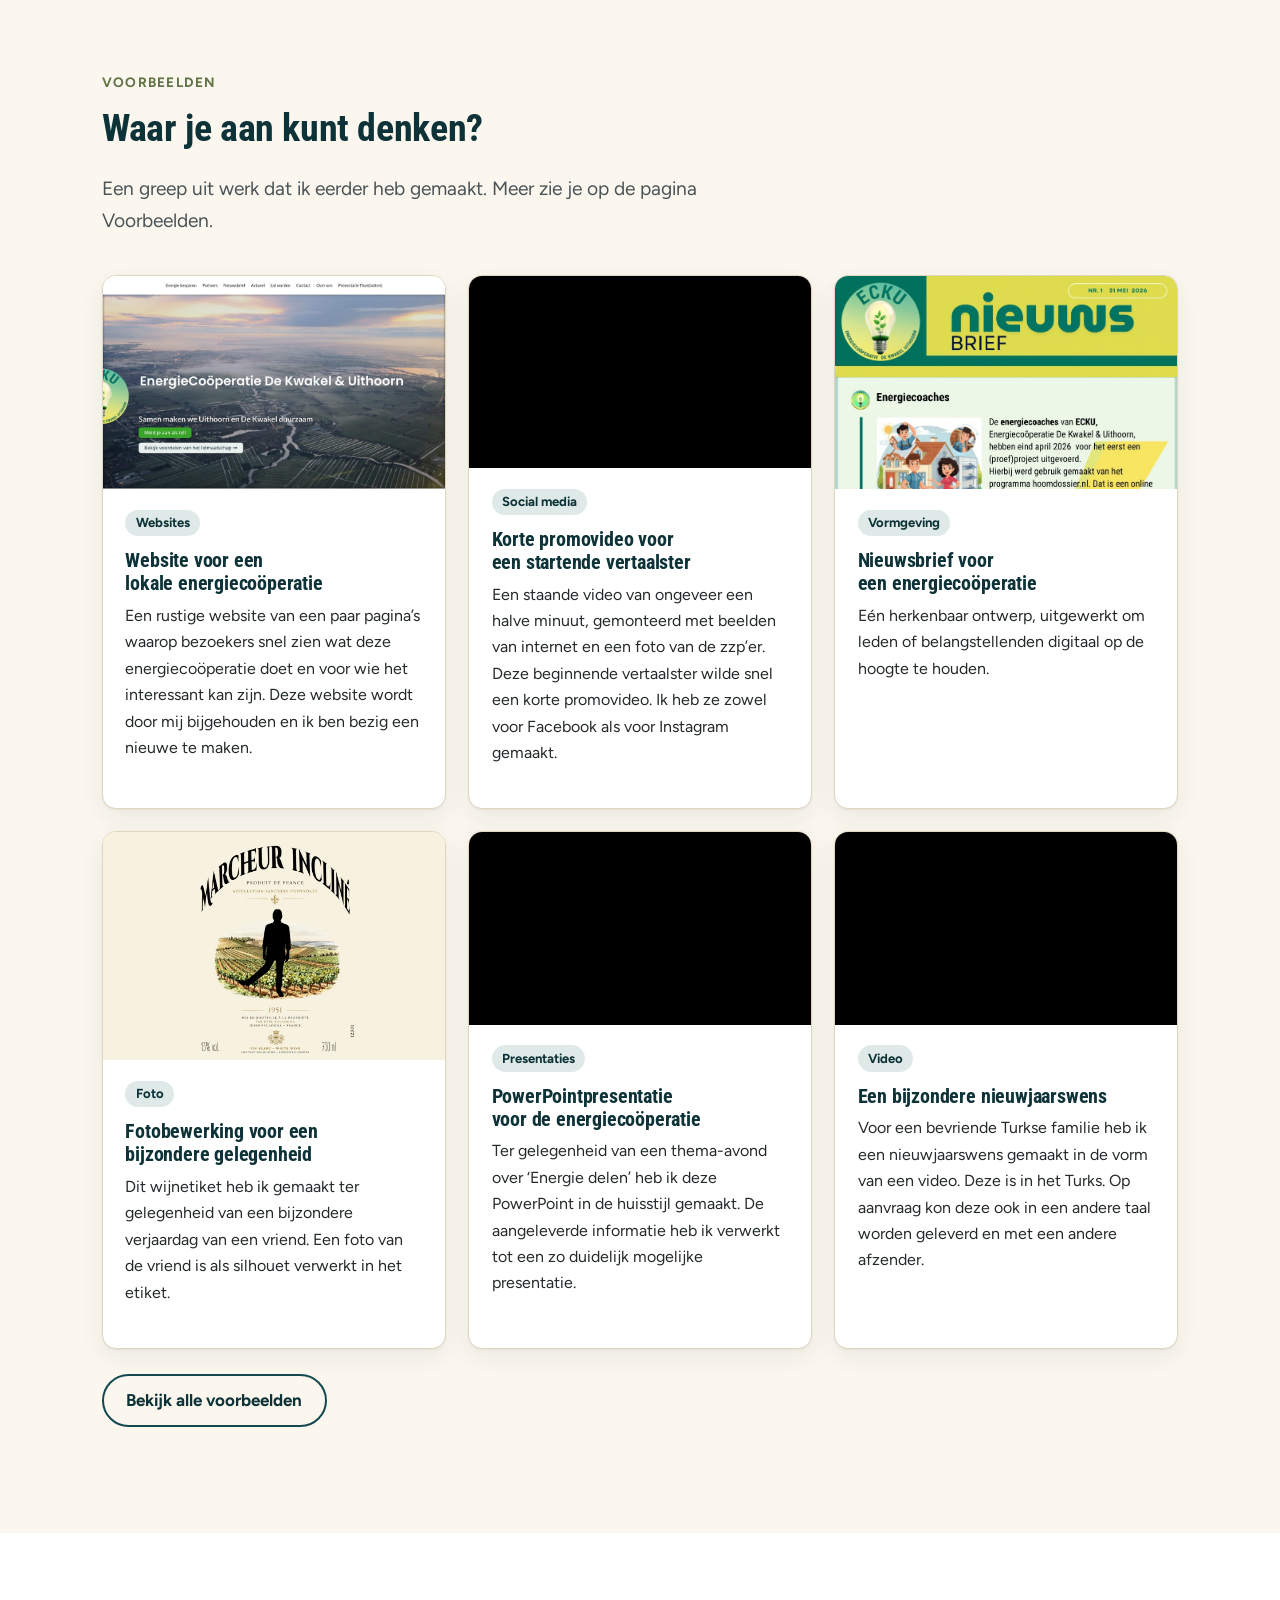
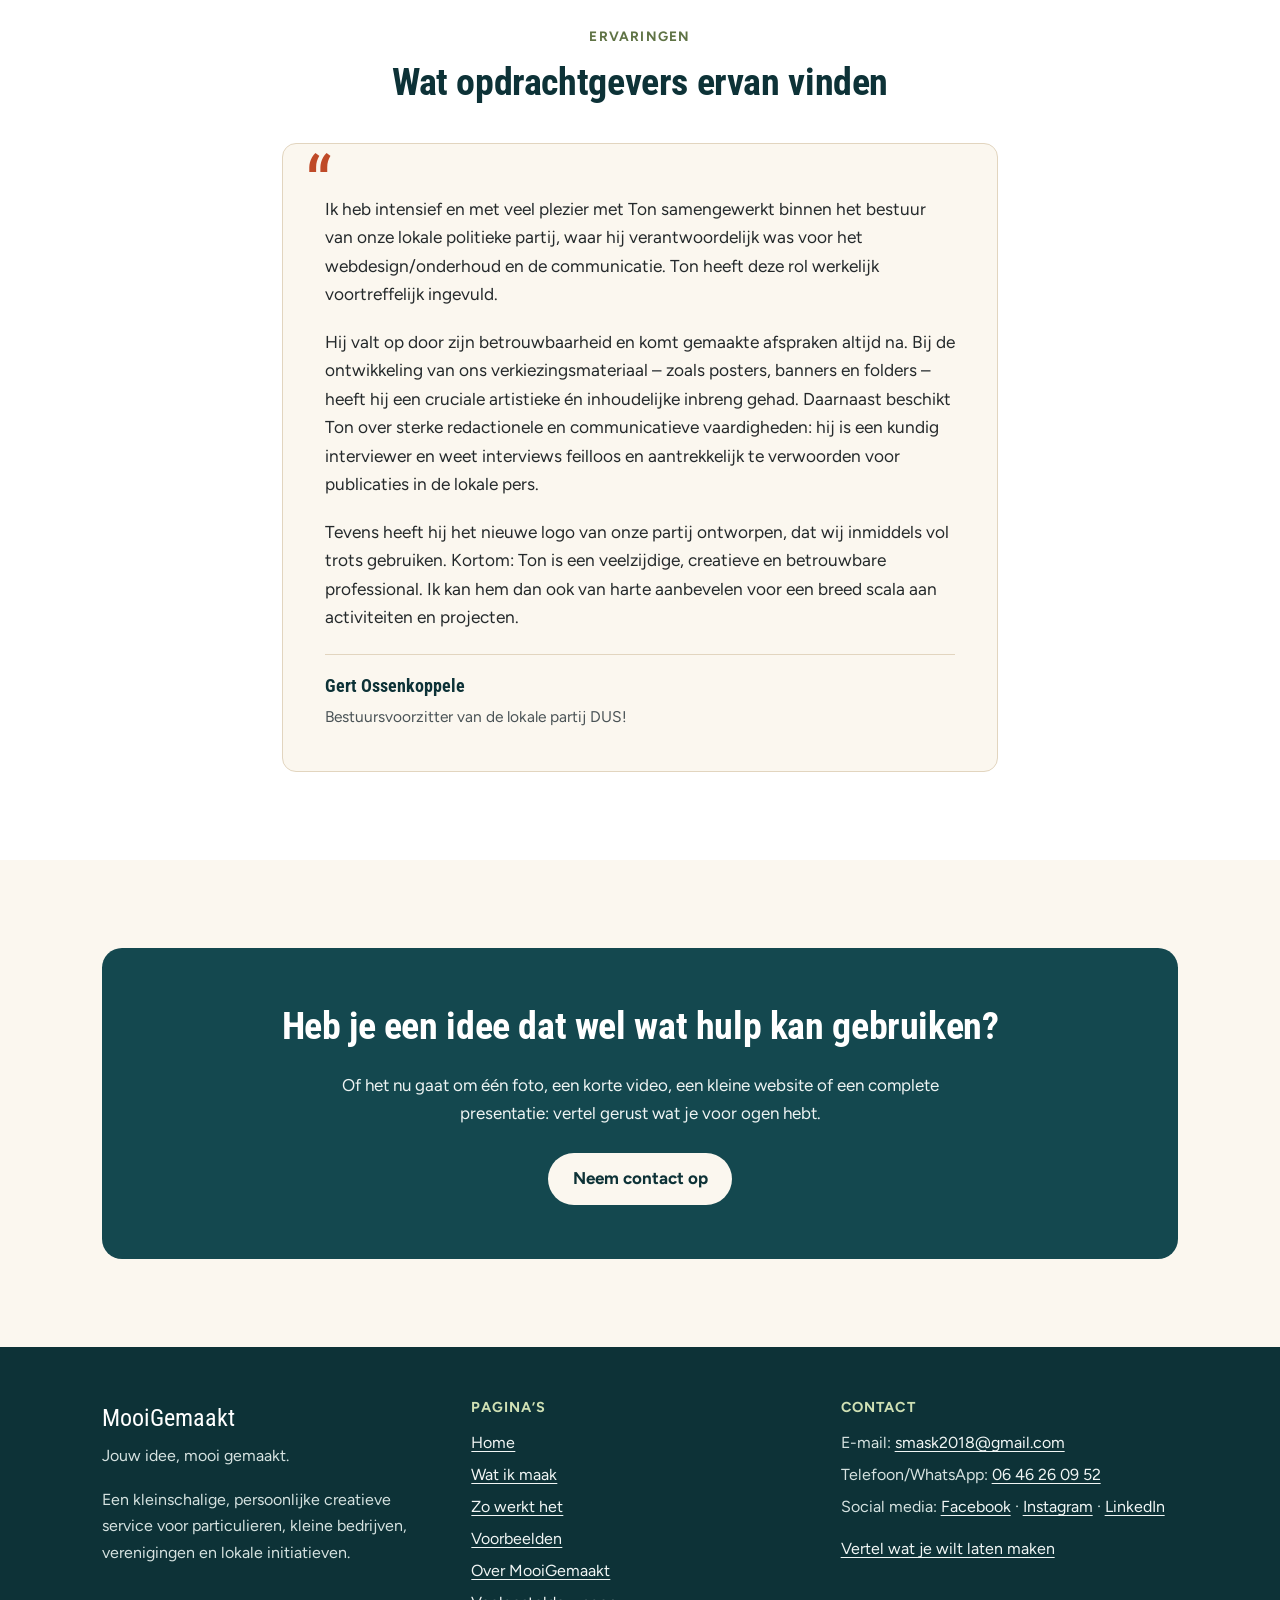
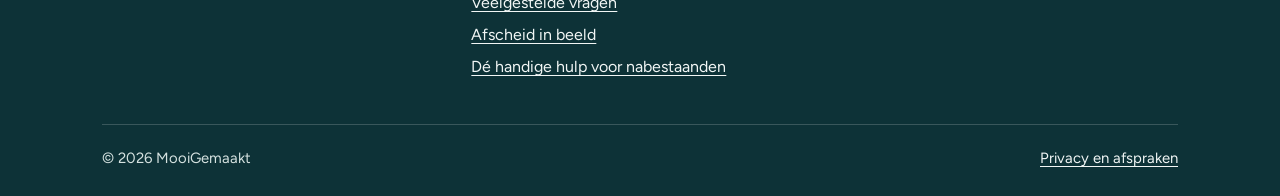
==== commit 635099c6: "MooiGemaakt: "Extra service:" lijnt met "Wat ik maak" Co-Authored-By: Claude Opus 5.5 <noreply@anthr" ====
--- a/index.html
+++ b/index.html
@@ -20,7 +20,7 @@
   <link rel="preconnect" href="https://fonts.googleapis.com">
   <link rel="preconnect" href="https://fonts.gstatic.com" crossorigin>
   <link href="https://fonts.googleapis.com/css2?family=Figtree:wght@400;500;600;700&family=Roboto+Condensed:wght@700&display=swap" rel="stylesheet">
-  <link rel="stylesheet" href="css/style.css?v=20261123e">
+  <link rel="stylesheet" href="css/style.css?v=20261123f">
   <!-- PLACEHOLDER: vul de gegevens in zodra ze bekend zijn -->
   <script type="application/ld+json">
 {
--- a/css/style.css
+++ b/css/style.css
@@ -865,3 +865,8 @@
   .hulp-videokop { grid-area: videokop; padding-top: 2.4rem; }
   .hulp-video .video-frame { grid-area: videoframe; }
 }
+
+/* "Extra service:" begint precies onder de tekst "Wat ik maak" (menulinks hebben 0.5rem binnenruimte) */
+@media (min-width: 961px) {
+  .header-extra { padding-left: 0.5rem; }
+}
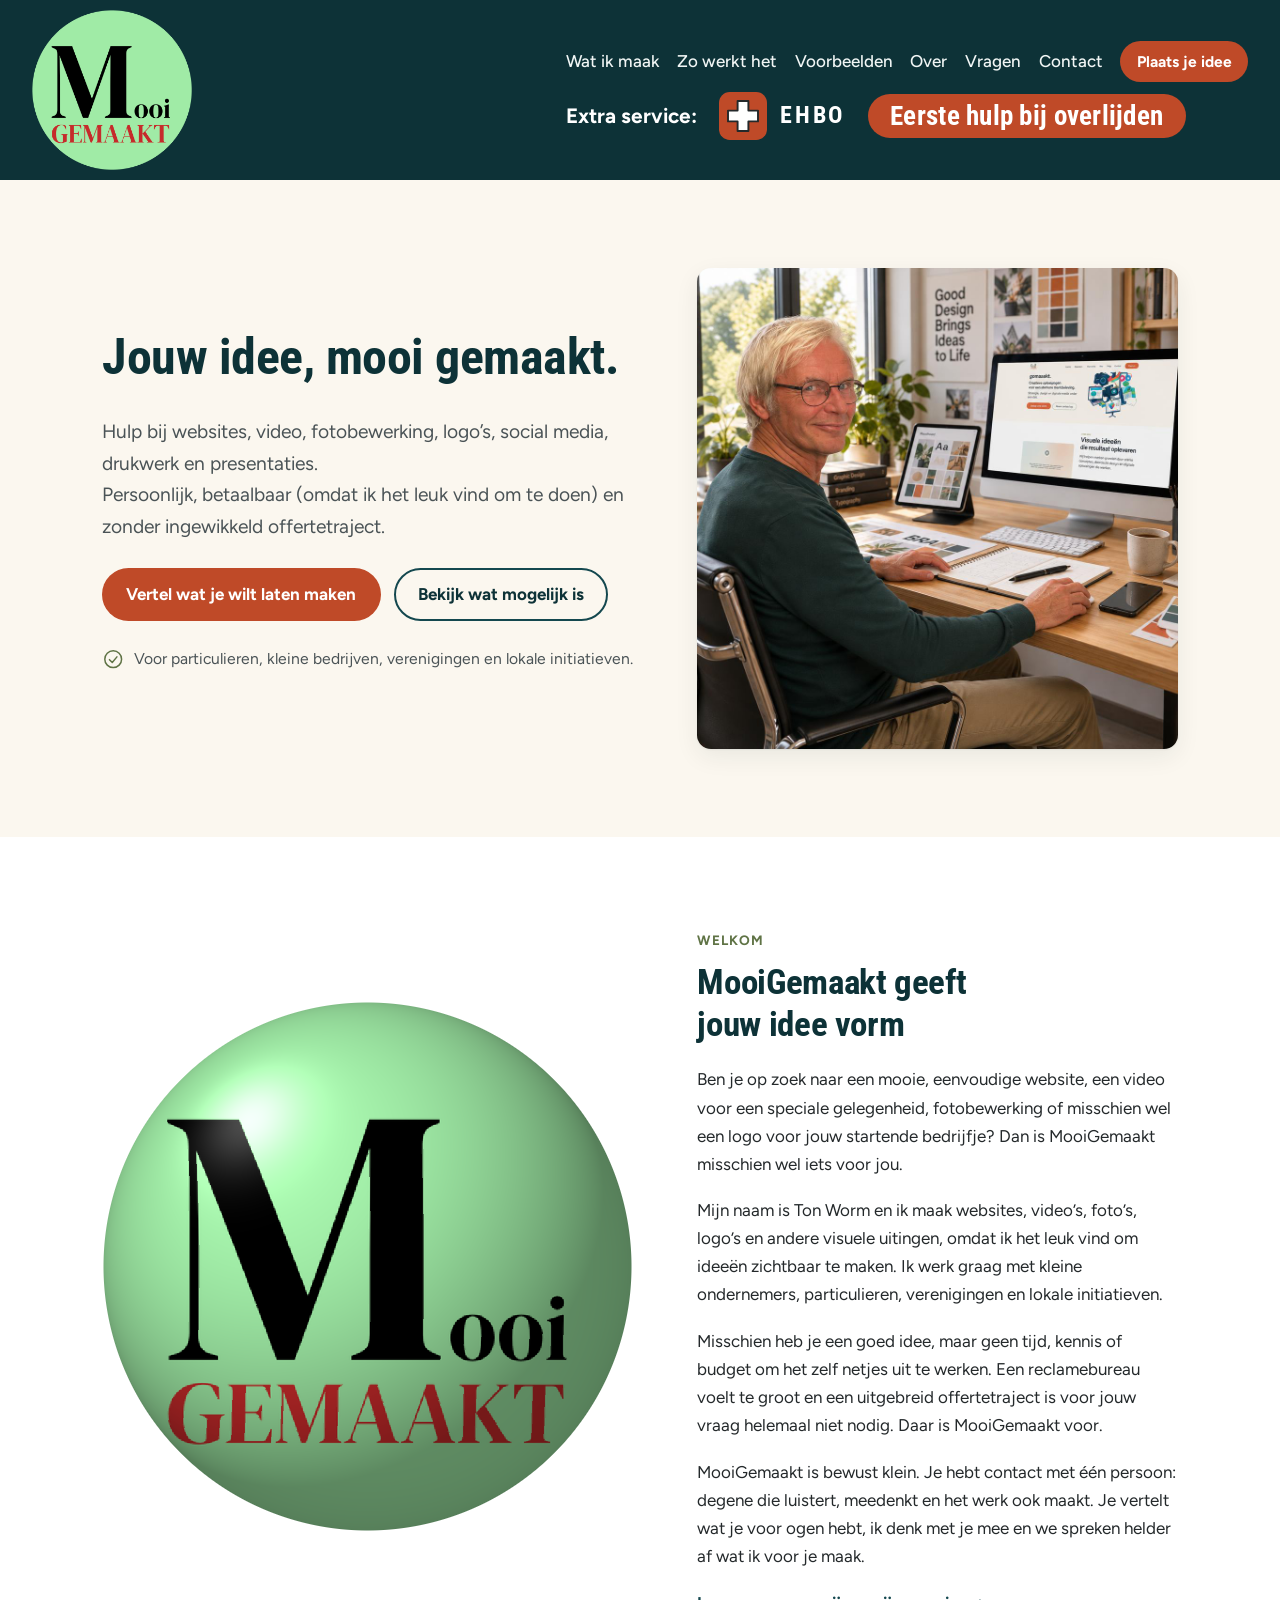
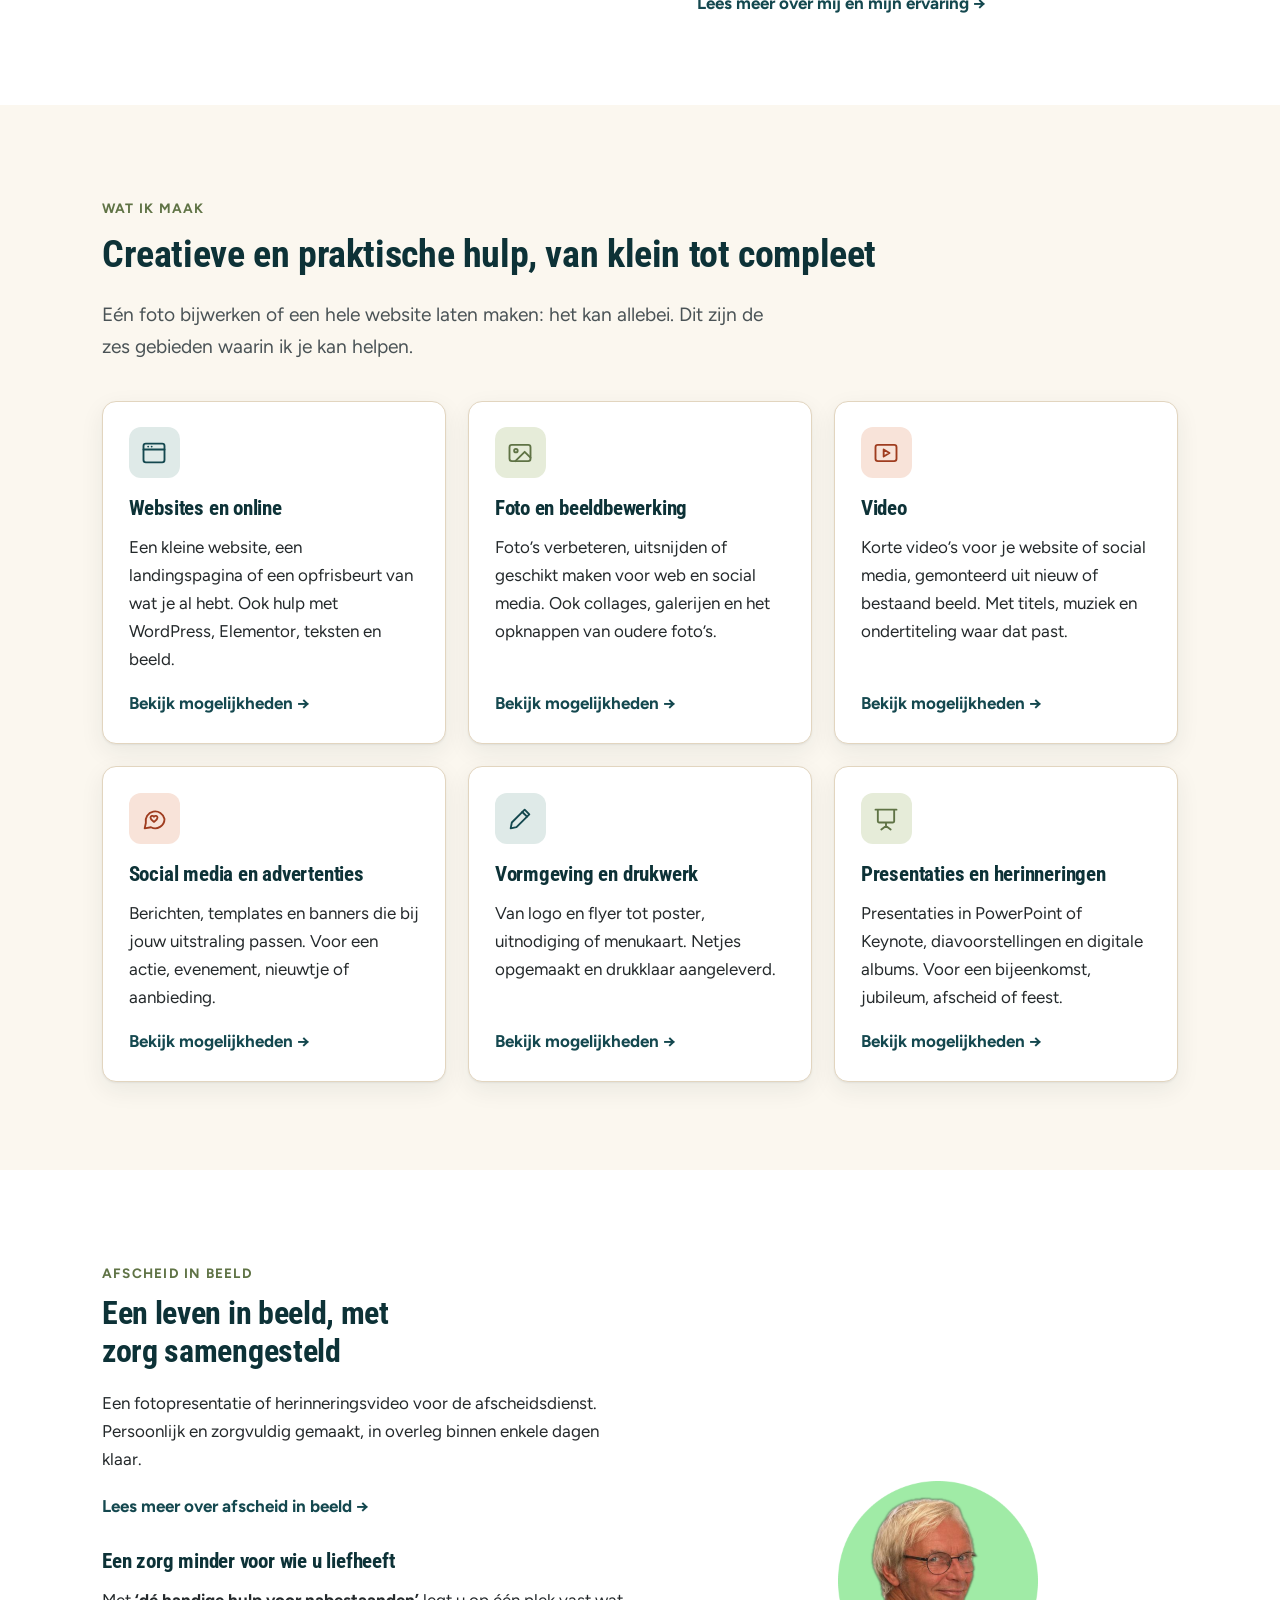
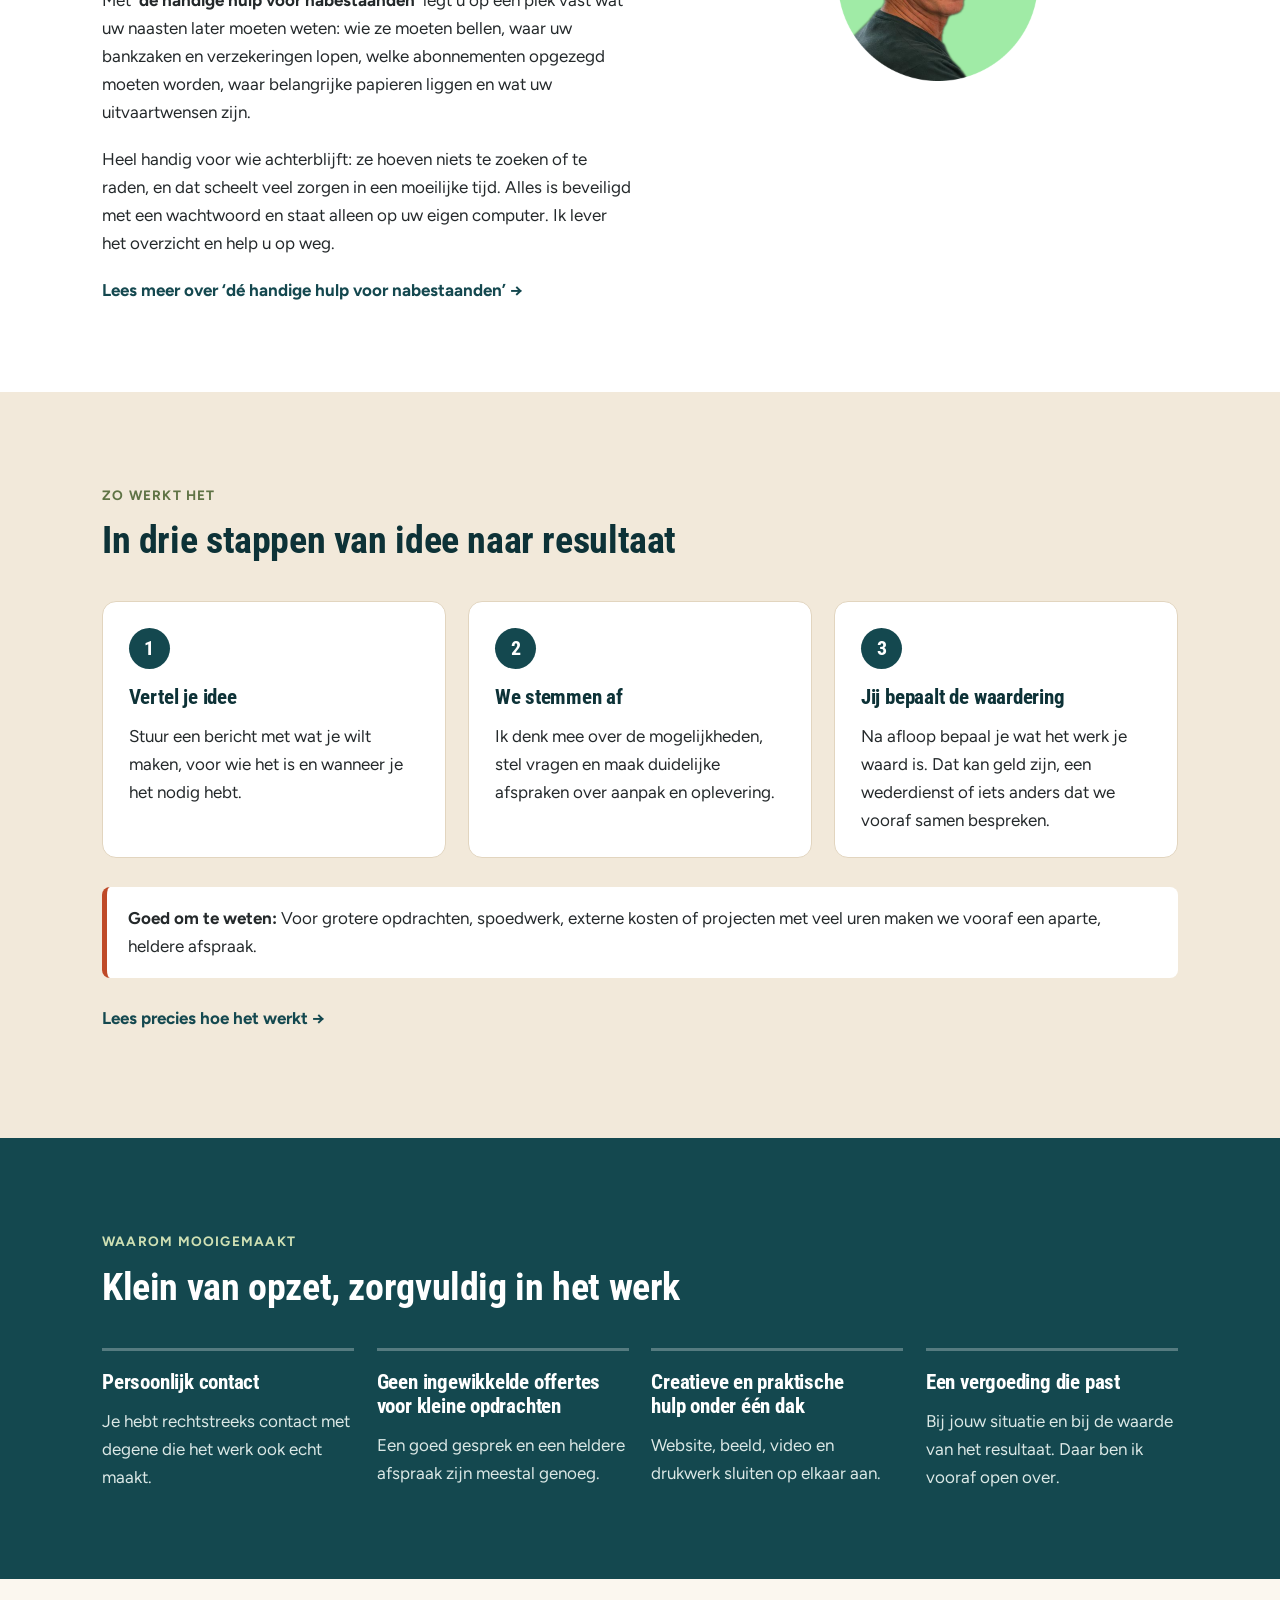
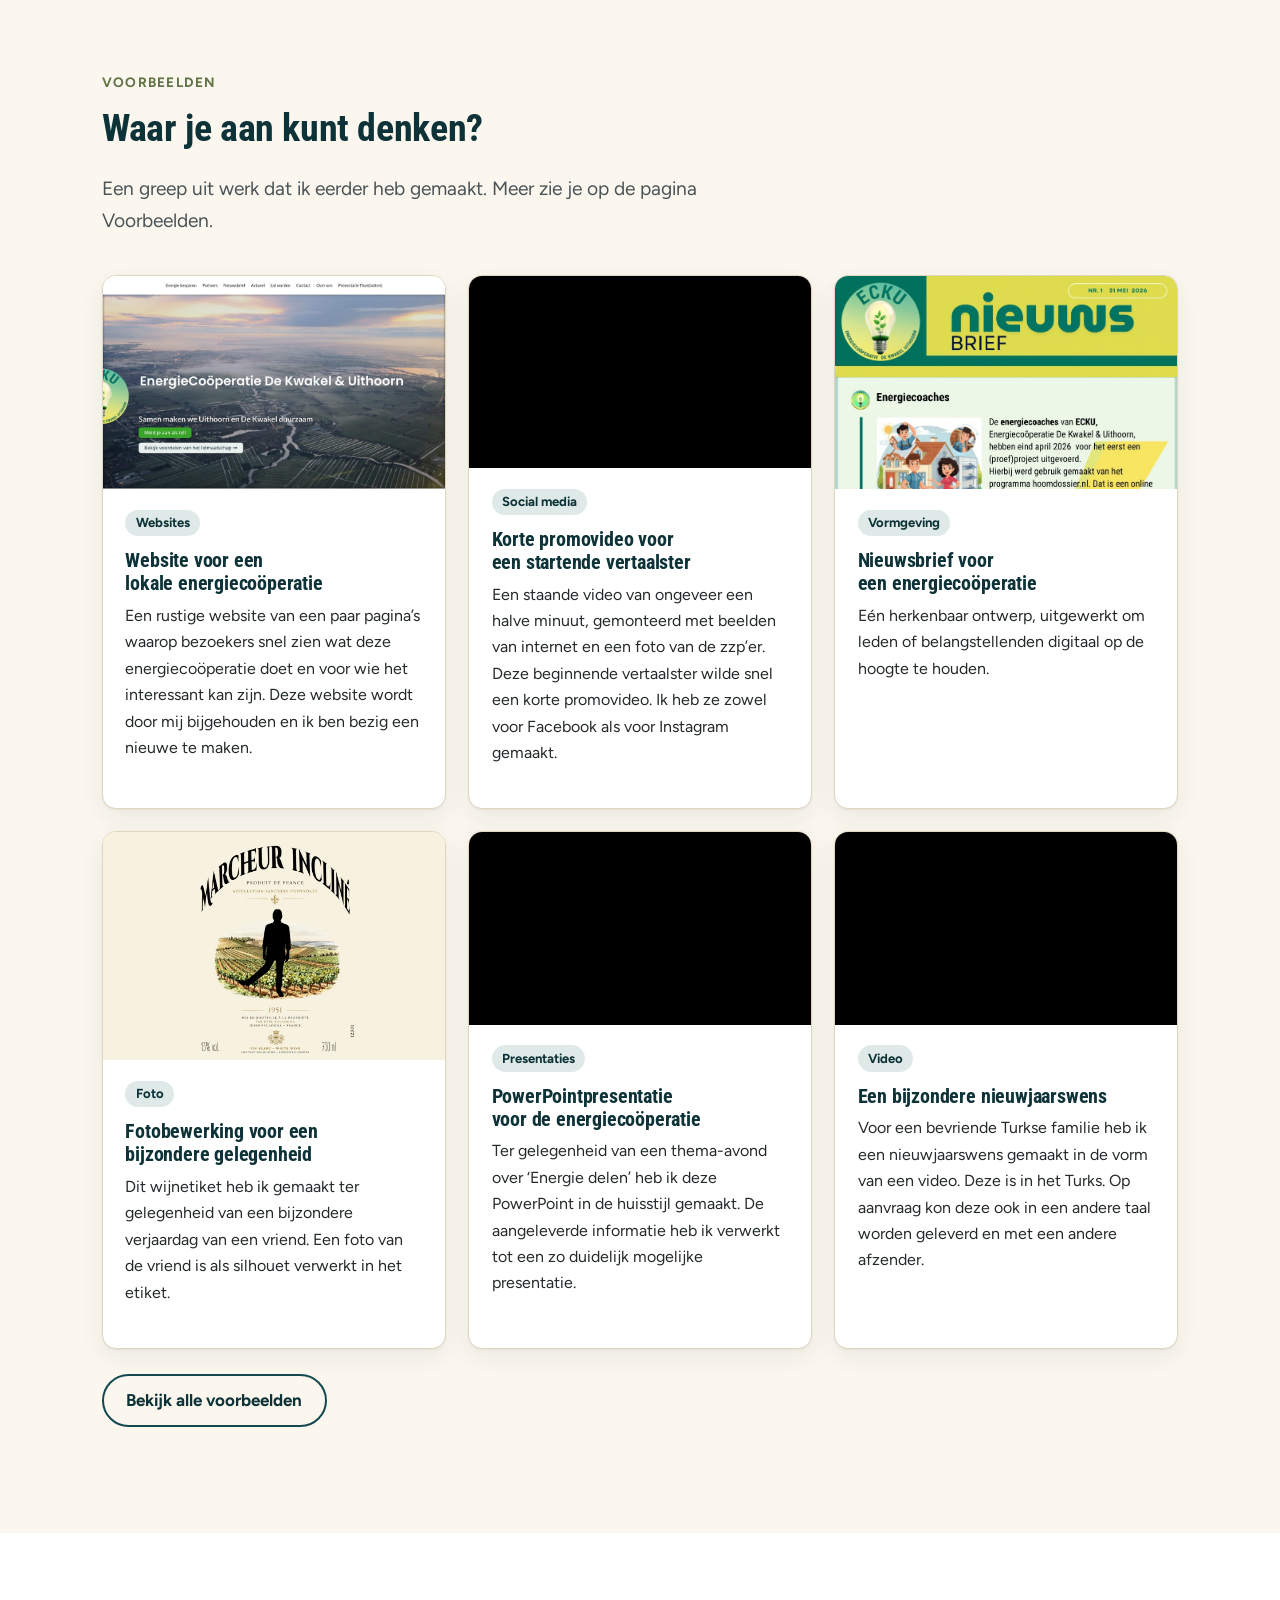
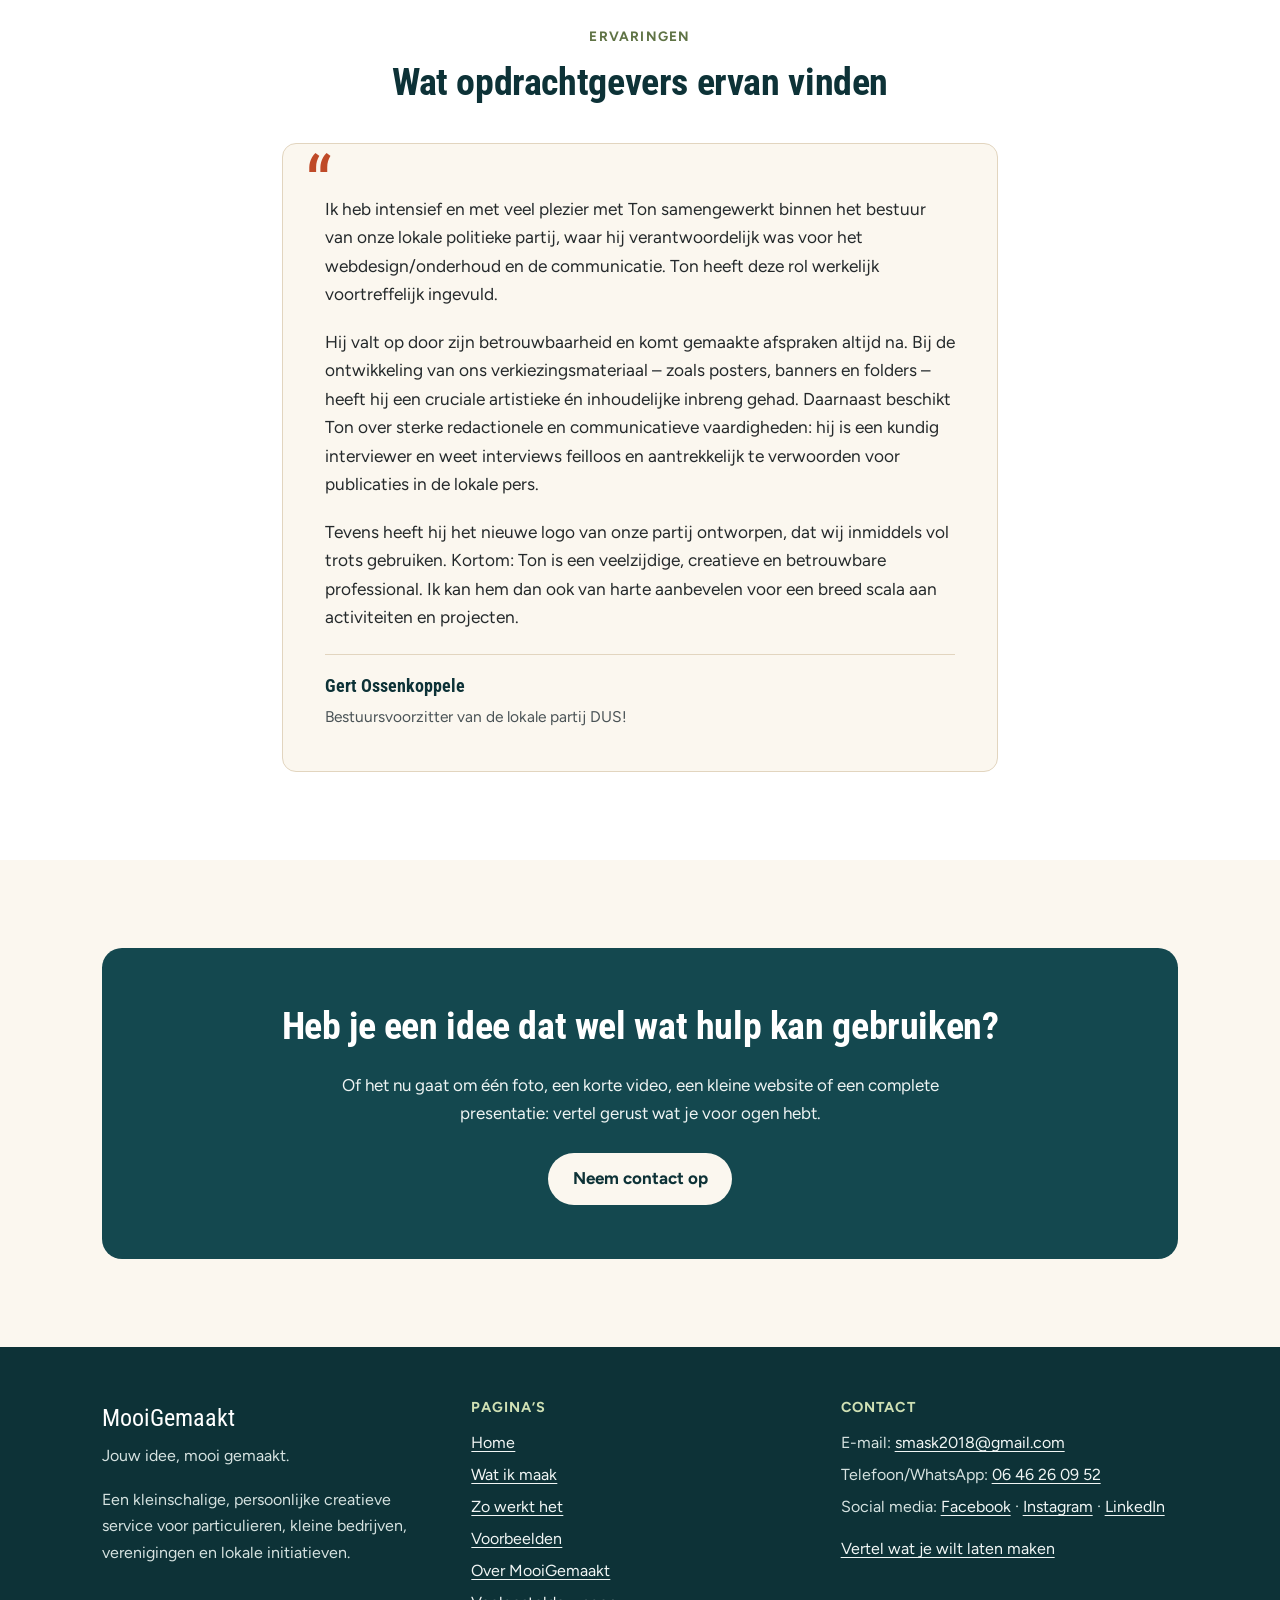
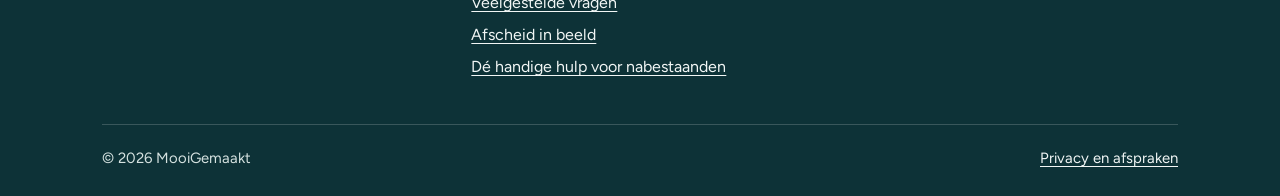
==== commit c4418617: "Header: "EHBO" tussen het kruis en de knop "Eerste hulp bij overlijden" Co-Authored-By: Claude Opus " ====
--- a/index.html
+++ b/index.html
@@ -20,7 +20,7 @@
   <link rel="preconnect" href="https://fonts.googleapis.com">
   <link rel="preconnect" href="https://fonts.gstatic.com" crossorigin>
   <link href="https://fonts.googleapis.com/css2?family=Figtree:wght@400;500;600;700&family=Roboto+Condensed:wght@700&display=swap" rel="stylesheet">
-  <link rel="stylesheet" href="css/style.css?v=20261123f">
+  <link rel="stylesheet" href="css/style.css?v=20261123g">
   <!-- PLACEHOLDER: vul de gegevens in zodra ze bekend zijn -->
   <script type="application/ld+json">
 {
@@ -64,6 +64,7 @@
         <div class="header-extra">
           <span class="header-extra-label">Extra service:</span>
           <svg class="header-extra-kruis" viewBox="0 0 40 40" aria-hidden="true"><rect width="40" height="40" rx="9" fill="#bf4a28"/><path d="M15.5 7.5h9v8h8v9h-8v8h-9v-8h-8v-9h8z" fill="#ffffff" stroke="#24292b" stroke-width="1.6" stroke-linejoin="round"/></svg>
+          <span class="header-extra-ehbo">EHBO</span>
           <a class="btn header-hulp" href="nabestaanden.html">Eerste hulp bij overlijden</a>
         </div>
         <a class="btn btn-primary btn-small" href="contact.html">Plaats je idee</a>
--- a/css/style.css
+++ b/css/style.css
@@ -870,3 +870,13 @@
 @media (min-width: 961px) {
   .header-extra { padding-left: 0.5rem; }
 }
+
+/* "EHBO" tussen het kruis en de knop, dicht bij het kruis */
+.header-extra-ehbo {
+  font-family: var(--font-head); font-weight: 700; font-size: 1.5rem;
+  letter-spacing: 0.12em; color: var(--white); white-space: nowrap;
+  margin-left: -0.6rem;
+}
+@media (max-width: 960px) {
+  .header-extra-ehbo { font-size: 1.1rem; margin-left: -0.4rem; }
+}
